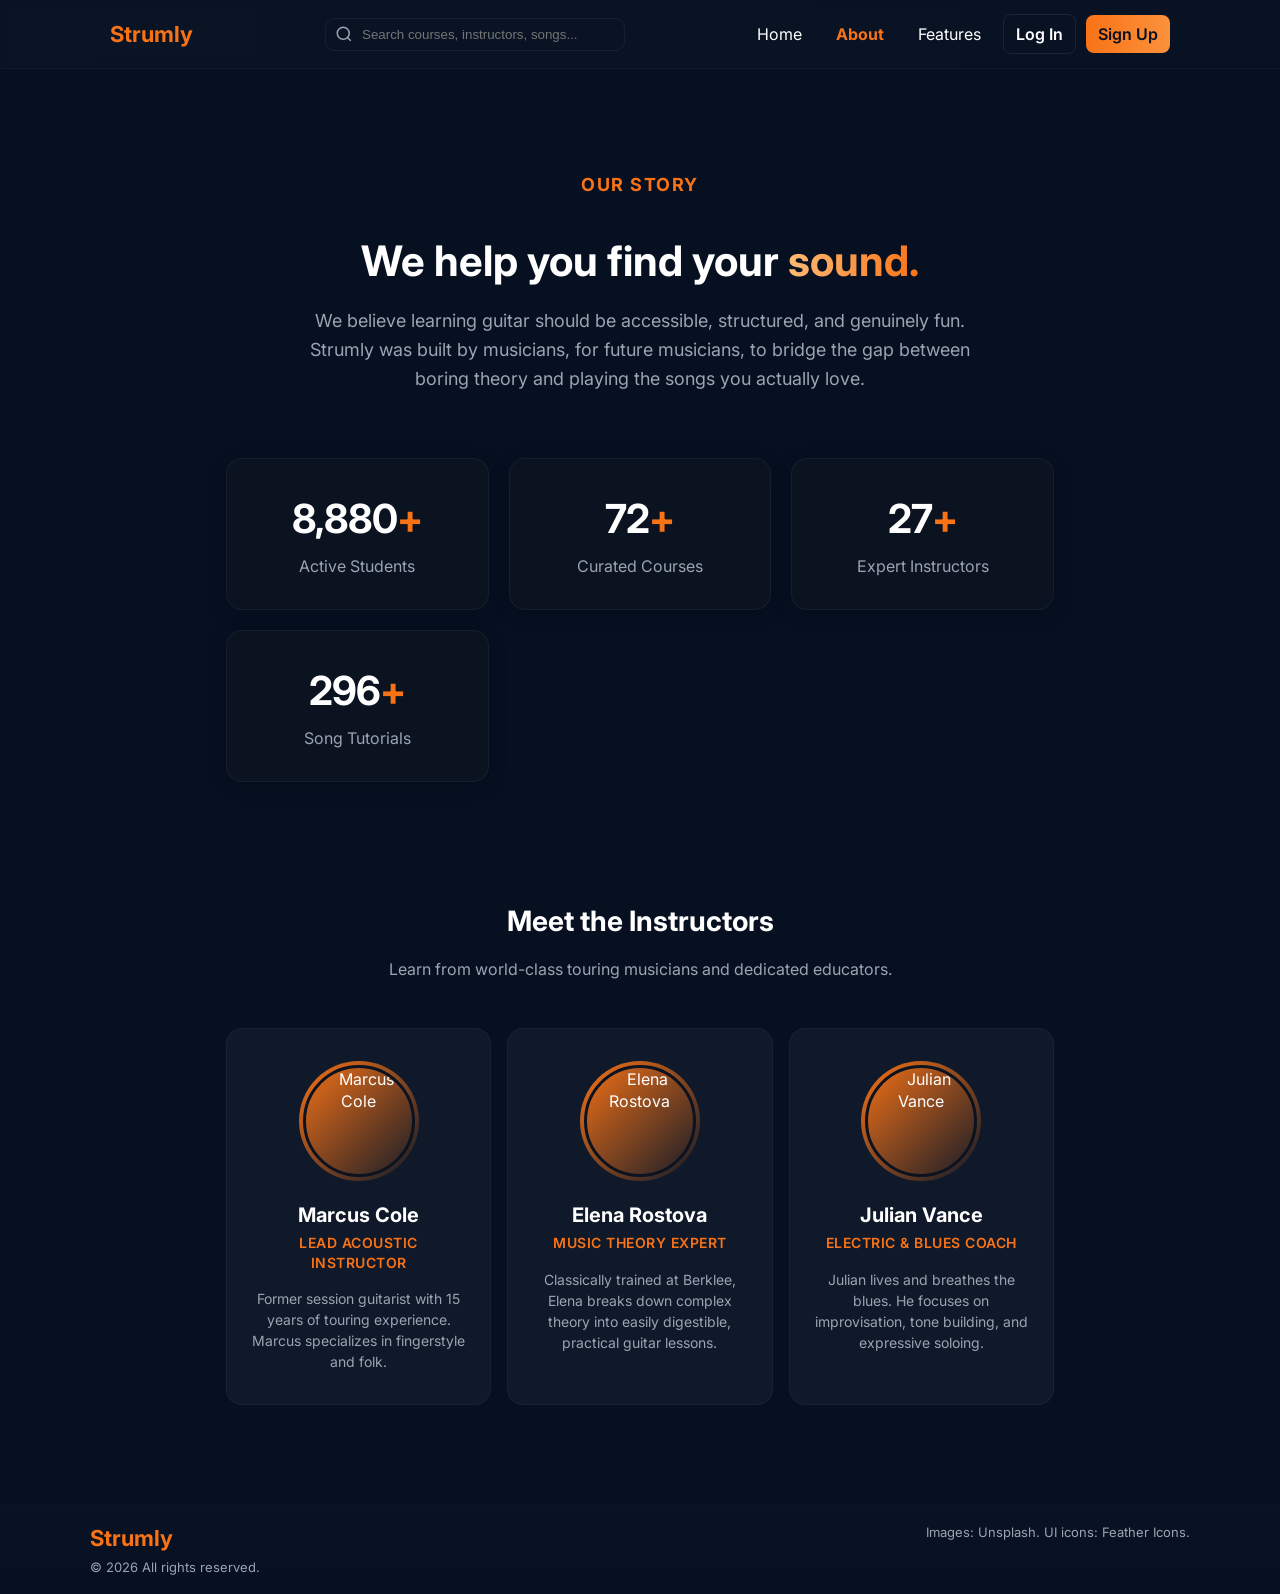
==== about.html @ 78a1186c "Initial commit - strumly Design A prototype" ====
<!doctype html>
<html lang="en">
<head>
  <meta charset="utf-8" />
  <meta name="viewport" content="width=device-width,initial-scale=1" />
  <title>About - Strumly</title>
  <link rel="stylesheet" href="css/styles.css" />
  <link href="https://fonts.googleapis.com/css2?family=Inter:wght@300;400;500;600;700&display=swap" rel="stylesheet">
</head>
<body>
  <header class="nav">
    <div class="nav-inner">
      <a class="logo" href="index.html">Strumly</a>
      <div class="search-wrap">
        <svg class="search-icon" width="18" height="18" viewBox="0 0 24 24" fill="none" stroke="currentColor" stroke-width="2"><circle cx="11" cy="11" r="8"></circle><line x1="21" y1="21" x2="16.65" y2="16.65"></line></svg>
        <input id="globalSearch" class="search" placeholder="Search courses, instructors, songs..." aria-label="Search" />
      </div>
      <nav class="nav-links">
        <a href="index.html">Home</a>
        <a href="about.html" class="active-nav">About</a>
        <a href="index.html#features">Features</a>
        <a href="auth.html" class="btn outline">Log In</a>
        <a href="auth.html" class="btn primary">Sign Up</a>
      </nav>
    </div>
  </header>

  <main class="content">
    <section class="about-hero text-center section-padding" style="padding-bottom: 40px;">
      <h2 style="color: var(--accent); font-size: 18px; text-transform: uppercase; letter-spacing: 1.5px; margin-bottom: 12px; font-weight: 700;">Our Story</h2>
      <h1 style="font-size: 42px; margin-bottom: 16px;">We help you find your <span class="text-gradient">sound.</span></h1>
      <p class="lead" style="margin: 0 auto; max-width: 700px;">We believe learning guitar should be accessible, structured, and genuinely fun. Strumly was built by musicians, for future musicians, to bridge the gap between boring theory and playing the songs you actually love.</p>
    </section>

    <section class="stats section-padding" style="padding-top: 0;">
      <div class="stats-grid">
        <div class="stat-card">
          <span class="stat-value" data-target="15000">0</span>
          <span class="stat-label muted">Active Students</span>
        </div>
        <div class="stat-card">
          <span class="stat-value" data-target="120">0</span>
          <span class="stat-label muted">Curated Courses</span>
        </div>
        <div class="stat-card">
          <span class="stat-value" data-target="45">0</span>
          <span class="stat-label muted">Expert Instructors</span>
        </div>
        <div class="stat-card">
          <span class="stat-value" data-target="500">0</span>
          <span class="stat-label muted">Song Tutorials</span>
        </div>
      </div>
    </section>

    <section class="team section-padding">
      <div class="section-header text-center">
        <h2>Meet the Instructors</h2>
        <p class="muted">Learn from world-class touring musicians and dedicated educators.</p>
      </div>
      <div class="grid" id="teamGrid" style="margin-top: 32px;">
        </div>
    </section>
  </main>

  <footer class="footer">
    <div class="footer-inner">
      <div class="brand-footer">
        <div class="logo">Strumly</div>
        <p class="muted small" style="margin: 4px 0 0 0;">© <span id="year2">2026</span> All rights reserved.</p>
      </div>
      <div class="credits muted small">
        Images: Unsplash. UI icons: Feather Icons.<br>
      </div>
    </div>
  </footer>

  <div id="toast" class="toast" role="status" aria-live="polite"></div>
  <script src="js/app.js"></script>
</body>
</html>
---- css/styles.css ----
:root{
  --bg:#0f1724; --card:#0b1220; --muted:#9aa4b2; --accent:#f97316; --accent-2:#06b6d4; --surface:#ffffff; --radius:12px;
  --glass: rgba(255,255,255,0.04);
}
*{box-sizing:border-box}
body{font-family:Inter,system-ui,Segoe UI,Roboto,"Helvetica Neue",Arial,sans-serif;margin:0;background:#061021;color:var(--surface);line-height:1.4}
a{color:inherit;text-decoration:none}
.nav{background:linear-gradient(90deg, rgba(255,255,255,0.02), rgba(255,255,255,0.01));backdrop-filter:blur(4px);border-bottom:1px solid rgba(255,255,255,0.03)}
.nav-inner {
  max-width: 1100px;
  margin: 0 auto;
  display: flex;
  align-items: center;
  justify-content: space-between; /* Spreads logo left, search middle, links right */
  gap: 24px;
  padding: 14px 20px;
}
.logo {
  font-weight: 700;
  font-size: 22px;
  color: var(--accent);
  margin-right: 12px;
  flex-shrink: 0;
}
.search-wrap {
  flex: 1; 
  max-width: 380px; 
  position: relative;
}
.search{flex:1;padding:8px 12px;border-radius:10px;border:1px solid rgba(255,255,255,0.06);background:transparent;color:var(--surface)}
.nav-links{display:flex;gap:10px;align-items:center}
.nav-links a{padding:8px 12px;border-radius:8px}
.btn{padding:8px 14px;border-radius:10px;border:0;cursor:pointer;font-weight:600}
.btn.ghost{background:transparent;border:1px solid rgba(255,255,255,0.06)}
.btn.primary{background:linear-gradient(90deg,var(--accent),#fb923c);color:#081020}
.btn.outline{border:1px solid rgba(255,255,255,0.08);background:transparent}

.hero{display:flex;align-items:center;justify-content:space-between;gap:20px;max-width:1100px;margin:28px auto;padding:28px;background:linear-gradient(180deg, rgba(255,255,255,0.01), rgba(255,255,255,0.00));border-radius:16px}
.hero-inner{max-width:560px}
.hero h1{font-size:40px;margin:0 0 12px}
.hero p{color:var(--muted);margin:0 0 18px}
.hero-ctas{display:flex;gap:12px}
.hero-img{width:420px;height:280px;object-fit:cover;border-radius:12px;box-shadow:0 10px 30px rgba(2,6,23,0.6);border-radius: 16px; border: 1px solid rgba(255, 255, 255, 0.1)}

.courses{max-width:1100px;margin:20px auto;padding:0 18px}
.grid{display:grid;grid-template-columns:repeat(auto-fit,minmax(220px,1fr));gap:16px;margin-top:12px}
.course-card{background:var(--glass);padding:12px;border-radius:12px;border:1px solid rgba(255,255,255,0.03)}
.course-card img{width:100%;height:130px;object-fit:cover;border-radius:8px}
.course-meta{display:flex;justify-content:space-between;margin-top:8px}
.feature-card{background:linear-gradient(90deg, rgba(255,255,255,0.02), rgba(255,255,255,0.01));padding:18px;border-radius:10px}

.features{max-width:1100px;margin:28px auto;padding:0 18px}
.features-grid{display:grid;grid-template-columns:repeat(auto-fit,minmax(200px,1fr));gap:12px}

.footer{margin-top:40px;padding:18px 0;background:linear-gradient(180deg, rgba(255,255,255,0.01), rgba(255,255,255,0.00))}
.footer-inner{max-width:1100px;margin:0 auto;display:flex;justify-content:space-between;color:var(--muted)}

.muted{color:var(--muted)}

.content{max-width:900px;margin:28px auto;padding:0 18px}
.about-hero .lead{color:var(--muted);max-width:680px}

.team .grid .card{background:var(--glass);padding:12px;border-radius:10px;text-align:center}
.team img{width:120px;height:120px;object-fit:cover;border-radius:50%;margin:0 auto;display:block}

.stats-grid{display:flex;gap:20px;margin-top:12px}
.stat{background:rgba(255,255,255,0.02);padding:18px;border-radius:10px;text-align:center;flex:1}
.stat-value{font-size:22px;color:var(--accent);display:block}

/* Auth styles */
.auth-page .auth-container{min-height:calc(100vh - 72px);display:flex;align-items:center;justify-content:center;padding:28px}
.auth-card{width:460px;background:#fff;border-radius:6px;box-shadow:0 10px 30px rgba(2,6,23,0.6);color:#081020}
.auth-card.centered .card-inner{padding:22px}
.brand{margin-bottom:18px;text-align:center}
.brand .logo{color:var(--accent);font-weight:700;font-size:22px}
.auth-card h2{margin:6px 0 12px;text-align:center;font-size:20px}
.sso{display:flex;flex-direction:column;gap:10px;margin-top:12px}
.sso-btn{display:flex;align-items:center;gap:12px;padding:10px;border-radius:8px;border:1px solid rgba(255,255,255,0.04);background:transparent;color:var(--surface);cursor:pointer;font-weight:600}
.sso-btn .icon{display:inline-flex;align-items:center;justify-content:center;width:22px;height:22px}
.sso-btn .label{flex:1;text-align:center}
.sso-btn.google{background:#fff;color:#111;border-color:rgba(0,0,0,0.06)}
.sso-btn.apple{background:linear-gradient(180deg,#111,#222);color:#fff}
.sso-btn.ms{background:linear-gradient(90deg,#fff,#fff);color:#111;border-color:rgba(0,0,0,0.06)}
.sso-btn.li{background:#0A66C2;color:#fff}
.sso-btn:focus{outline:3px solid rgba(9,132,255,0.18);outline-offset:2px}
.sso-btn:active{transform:translateY(1px)}

/* Make social labels align like common sites (icon left, centered text) */
.sso-btn .label{text-align:left;padding-left:6px}
.mode-toggle{display:flex;gap:8px;margin-bottom:12px}
.mode{flex:1;padding:10px;border-radius:8px;background:transparent;border:1px solid rgba(255,255,255,0.03);cursor:pointer}
.mode.active{background:rgba(255,255,255,0.03)}
.auth-form label{display:block;margin-top:8px;margin-bottom:6px;color:var(--muted)}
.auth-card input{width:100%;padding:10px;border-radius:6px;border:1px solid #e6e6e6;background:#fff;color:#081020;font-size:14px}
.pw-wrap{display:flex;gap:8px}
.pw-toggle{padding:8px;border-radius:8px;border:1px solid rgba(0,0,0,0.06);background:transparent}
.row.between{display:flex;justify-content:space-between;align-items:center}
.small{font-size:13px}
.tiny{font-size:12px;color:#6b7280}
/* ensure checkbox and label align horizontally */
.remember{display:inline-flex;align-items:center;gap:8px}
.multi-site{margin-top:12px;color:var(--muted);font-size:13px}
.submit-row{display:flex;align-items:center;gap:12px;margin-top:14px}
.btn.next{background:#00e676;color:#081020;border-radius:6px;padding:12px 18px;border:0;flex:1;font-weight:700}
.progress{width:120px;height:10px;background:#f3f4f6;border-radius:6px;overflow:hidden}
.progress-bar{width:0%;height:100%;background:linear-gradient(90deg,#34d399,#06b6d4);transition:width 300ms}

.sso-row{display:flex;gap:10px;margin-top:8px}
.sso-box{width:46px;height:40px;border-radius:6px;border:1px solid #e6e6e6;background:#fff;display:inline-flex;align-items:center;justify-content:center;cursor:pointer}
.sso-box svg{display:block}
.auth-footer-card{margin-top:18px;background:#fff;padding:12px;border-radius:6px;text-align:center;max-width:460px;box-shadow:0 6px 18px rgba(2,6,23,0.45);color:#081020}
.auth-footer-card a{color:var(--accent);font-weight:600}

/* provider colors for compact icons */
.sso-inline .sso-icon[data-provider="Google"]{background:#fff;border-color:rgba(0,0,0,0.06)}
.sso-inline .sso-icon[data-provider="Facebook"]{background:#1877F2;color:#fff}
.sso-inline .sso-icon[data-provider="Apple"]{background:linear-gradient(180deg,#111,#222);color:#fff}
.sso-inline .sso-icon[data-provider="Microsoft"]{background:#fff;border-color:rgba(0,0,0,0.06)}
.sso-inline .sso-icon[data-provider="LinkedIn"]{background:#0A66C2;color:#fff}

.toast{position:fixed;right:18px;bottom:18px;background:#0b1220;padding:12px 16px;border-radius:10px;border:1px solid rgba(255,255,255,0.04);display:none}

/* Small interactions */
.course-card:hover,.feature-card:hover{transform:translateY(-6px);transition:transform 220ms}
.btn:active{transform:translateY(1px)}

@media (max-width:900px){
  .auth-card{width:92%;}
}

/* Decorative background shapes to emulate the reference image */
.auth-page:before{content:"";position:fixed;left:-8%;top:-6%;width:60%;height:28%;background:linear-gradient(120deg,#6d28d9,#06b6d4);transform:rotate(-22deg);opacity:0.18}
.auth-page:after{content:"";position:fixed;left:6%;bottom:6%;width:220px;height:220px;border-radius:50%;background:radial-gradient(circle at 30% 30%, #06b6d4 20%, #7c3aed 60%, transparent 61%);opacity:0.14}

/* --- Landing Page Polish & Upgrades --- */

/* Typography & General Spacing */
.section-padding { padding: 60px 18px; max-width: 1100px; margin: 0 auto; }
.section-header { display: flex; justify-content: space-between; align-items: flex-end; margin-bottom: 24px; }
.section-header h2 { margin: 0; font-size: 28px; }
.view-all { color: var(--accent); font-weight: 600; font-size: 14px; }
.view-all:hover { text-decoration: underline; }
.text-center { text-align: center; justify-content: center; flex-direction: column; align-items: center; }
.lead { font-size: 18px; line-height: 1.6; }
.block { display: block; }

/* Enhanced Nav Search */
.search-wrap { position: relative; max-width: 300px; }
.search-icon { position: absolute; left: 10px; top: 50%; transform: translateY(-50%); color: var(--muted); }
.search { padding-left: 36px; width: 100%; transition: all 0.2s; }
.search:focus { outline: 2px solid var(--accent); background: rgba(255,255,255,0.05); }

/* Hero Upgrades */
.badge-pill { display: inline-block; padding: 6px 12px; background: rgba(249, 115, 22, 0.15); color: #fdba74; border-radius: 20px; font-size: 13px; font-weight: 600; margin-bottom: 16px; border: 1px solid rgba(249, 115, 22, 0.3); }
.text-gradient { background: linear-gradient(90deg, #fdba74, var(--accent)); -webkit-background-clip: text; -webkit-text-fill-color: transparent; }
.btn.large { padding: 12px 24px; font-size: 16px; }
.hero-img-wrap { position: relative; }
.glow-backdrop { position: absolute; top: 10%; left: 10%; right: -10%; bottom: -10%; background: radial-gradient(circle, var(--accent) 0%, transparent 70%); opacity: 0.15; filter: blur(40px); z-index: -1; }

/* Dynamic Course Cards */
.course-card { background: var(--card); border: 1px solid rgba(255,255,255,0.05); border-radius: 12px; overflow: hidden; transition: all 0.3s ease; display: flex; flex-direction: column; cursor: pointer; }
.course-card:hover { transform: translateY(-6px); border-color: rgba(255,255,255,0.15); box-shadow: 0 12px 30px rgba(0,0,0,0.4); }
.img-wrap { position: relative; width: 100%; height: 160px; overflow: hidden; }
.img-wrap img { width: 100%; height: 100%; object-fit: cover; transition: transform 0.5s ease; }
.course-card:hover .img-wrap img { transform: scale(1.05); }
.course-content { padding: 16px; display: flex; flex-direction: column; flex: 1; }
.course-badge { align-self: flex-start; background: rgba(255,255,255,0.1); padding: 4px 8px; border-radius: 4px; font-size: 11px; font-weight: 600; text-transform: uppercase; letter-spacing: 0.5px; margin-bottom: 12px; }
.course-content h3 { margin: 0 0 6px 0; font-size: 16px; }

/* Feature Cards Polish */
.features-grid { margin-top: 32px; }
.feature-card { background: var(--card); padding: 24px; border: 1px solid rgba(255,255,255,0.04); }
.feat-icon { width: 48px; height: 48px; background: rgba(249, 115, 22, 0.1); color: var(--accent); border-radius: 12px; display: flex; align-items: center; justify-content: center; margin-bottom: 16px; }
.feature-card h3 { margin: 0 0 8px 0; font-size: 17px; }

/* Testimonial Polish */
.testimonials { display: flex; justify-content: center; }
.testimonial-card { max-width: 600px; background: var(--glass); padding: 32px; border-radius: 16px; border: 1px solid rgba(255,255,255,0.06); text-align: center; }
.stars { color: #fbbf24; font-size: 20px; letter-spacing: 2px; margin-bottom: 16px; }
.quote { font-size: 18px; font-style: italic; line-height: 1.6; margin-bottom: 24px; }
.author { display: flex; align-items: center; justify-content: center; gap: 12px; text-align: left; }
.avatar { width: 48px; height: 48px; border-radius: 50%; object-fit: cover; }

/* --- About Page Polish --- */

/* Stat Cards */
.stats-grid { display: grid; grid-template-columns: repeat(auto-fit, minmax(200px, 1fr)); gap: 20px; margin-top: 24px; }
.stat-card { background: var(--card); padding: 32px 24px; border-radius: 16px; border: 1px solid rgba(255,255,255,0.05); text-align: center; box-shadow: 0 4px 20px rgba(0,0,0,0.2); position: relative; overflow: hidden; }
.stat-card::before { content: ""; position: absolute; top: 0; left: 0; right: 0; height: 3px; background: linear-gradient(90deg, var(--accent), #fb923c); opacity: 0; transition: opacity 0.3s ease; }
.stat-card:hover::before { opacity: 1; }
.stat-value { font-size: 40px; font-weight: 700; color: var(--surface); display: block; margin-bottom: 8px; letter-spacing: -1px; }
.stat-value::after { content: "+"; color: var(--accent); }

/* Instructor Cards */
.team-card { background: var(--glass); padding: 32px 24px; border-radius: 16px; border: 1px solid rgba(255,255,255,0.04); text-align: center; transition: all 0.3s ease; }
.team-card:hover { transform: translateY(-8px); border-color: rgba(255,255,255,0.15); background: rgba(255,255,255,0.06); }
.team-img-wrap { width: 120px; height: 120px; margin: 0 auto 20px; border-radius: 50%; padding: 4px; background: linear-gradient(135deg, var(--accent), transparent); }
.team-img-wrap img { width: 100%; height: 100%; object-fit: cover; border-radius: 50%; border: 3px solid var(--card); }
.team-card h3 { margin: 0 0 4px 0; font-size: 20px; }
.team-role { color: var(--accent); font-size: 14px; font-weight: 600; text-transform: uppercase; letter-spacing: 0.5px; margin-bottom: 16px; display: block; }
.team-card p { font-size: 14px; line-height: 1.5; margin-bottom: 0; }

/* Enable smooth scrolling and offset for the fixed header */
html {
  scroll-behavior: smooth;
  scroll-padding-top: 80px; 
}

/* Active Navigation Highlight */
.nav-links a.active-nav {
  color: var(--accent) !important;
  font-weight: 700;
}

/* --- Toast Notification Animation --- */
.toast {
  position: fixed;
  bottom: -100px; /* Hidden below screen */
  right: 24px;
  background-color: var(--accent);
  color: #fff;
  padding: 14px 24px;
  border-radius: 8px;
  font-weight: 600;
  box-shadow: 0 10px 25px rgba(249, 115, 22, 0.4);
  transition: bottom 0.4s cubic-bezier(0.175, 0.885, 0.32, 1.275);
  z-index: 9999;
}

.toast.show-toast {
  bottom: 24px; /* Pops up into view */
}

/* Simulated Progress Bar Animation */
.progress-bar {
  height: 4px;
  background: var(--accent);
  width: 0%;
  border-radius: 4px;
  animation: loadSim 1.5s ease-in-out forwards;
}

@keyframes loadSim {
  0% { width: 0%; }
  50% { width: 70%; }
  100% { width: 100%; }
}
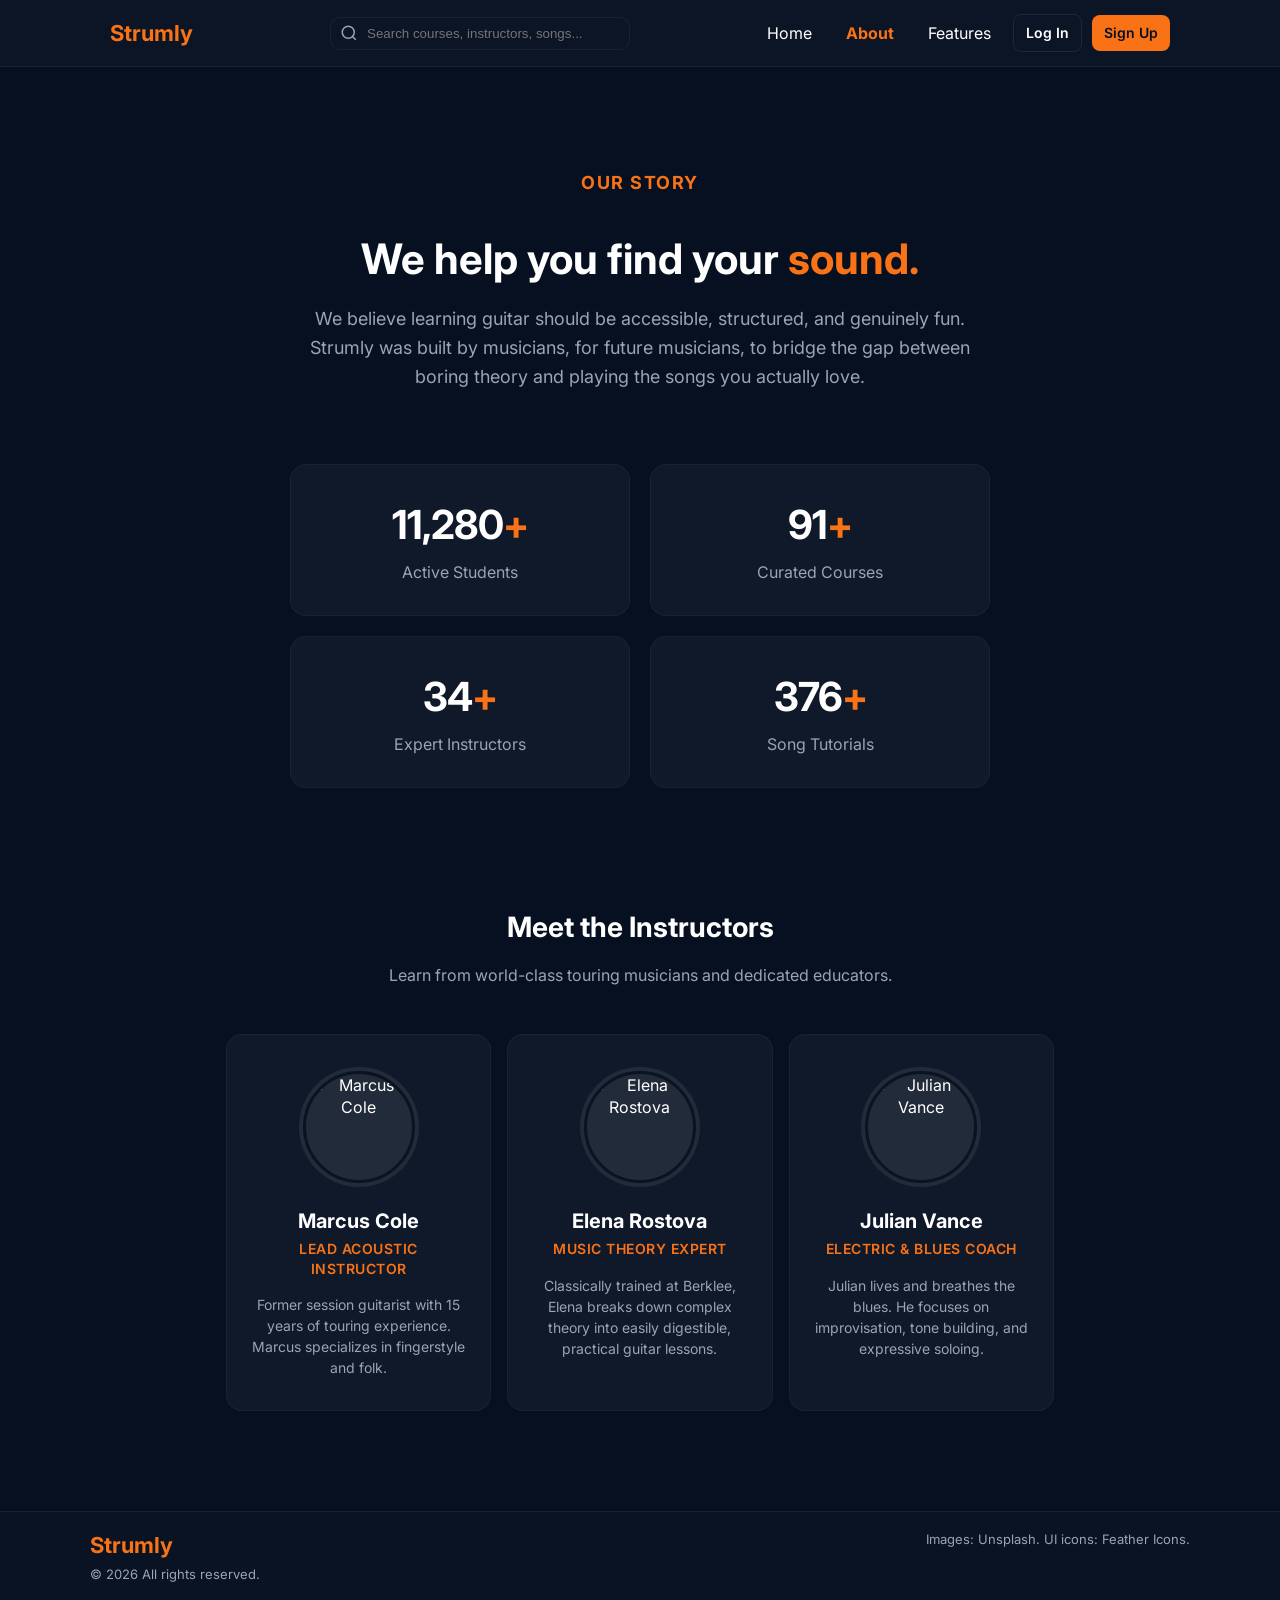
==== commit d6316a93: "course about page" ====
--- a/about.html
+++ b/about.html
@@ -1,81 +1,125 @@
 <!doctype html>
 <html lang="en">
-<head>
-  <meta charset="utf-8" />
-  <meta name="viewport" content="width=device-width,initial-scale=1" />
-  <title>About - Strumly</title>
-  <link rel="stylesheet" href="css/styles.css" />
-  <link href="https://fonts.googleapis.com/css2?family=Inter:wght@300;400;500;600;700&display=swap" rel="stylesheet">
-</head>
-<body>
-  <header class="nav">
-    <div class="nav-inner">
-      <a class="logo" href="index.html">Strumly</a>
-      <div class="search-wrap">
-        <svg class="search-icon" width="18" height="18" viewBox="0 0 24 24" fill="none" stroke="currentColor" stroke-width="2"><circle cx="11" cy="11" r="8"></circle><line x1="21" y1="21" x2="16.65" y2="16.65"></line></svg>
-        <input id="globalSearch" class="search" placeholder="Search courses, instructors, songs..." aria-label="Search" />
+  <head>
+    <meta charset="utf-8" />
+    <meta name="viewport" content="width=device-width,initial-scale=1" />
+    <title>About - Strumly</title>
+    <link rel="stylesheet" href="css/styles.css" />
+    <link
+      href="https://fonts.googleapis.com/css2?family=Inter:wght@300;400;500;600;700&display=swap"
+      rel="stylesheet"
+    />
+  </head>
+  <body>
+    <header class="nav">
+      <div class="nav-inner">
+        <a class="logo" href="index.html">Strumly</a>
+        <div class="search-wrap">
+          <svg
+            class="search-icon"
+            width="18"
+            height="18"
+            viewBox="0 0 24 24"
+            fill="none"
+            stroke="currentColor"
+            stroke-width="2"
+          >
+            <circle cx="11" cy="11" r="8"></circle>
+            <line x1="21" y1="21" x2="16.65" y2="16.65"></line>
+          </svg>
+          <input
+            id="globalSearch"
+            class="search"
+            placeholder="Search courses, instructors, songs..."
+            aria-label="Search"
+          />
+        </div>
+        <nav class="nav-links">
+          <a href="index.html">Home</a>
+          <a href="about.html" class="active-nav">About</a>
+          <a href="index.html#features">Features</a>
+          <a href="auth.html" class="btn outline">Log In</a>
+          <a href="auth.html" class="btn primary">Sign Up</a>
+        </nav>
       </div>
-      <nav class="nav-links">
-        <a href="index.html">Home</a>
-        <a href="about.html" class="active-nav">About</a>
-        <a href="index.html#features">Features</a>
-        <a href="auth.html" class="btn outline">Log In</a>
-        <a href="auth.html" class="btn primary">Sign Up</a>
-      </nav>
-    </div>
-  </header>
+    </header>
 
-  <main class="content">
-    <section class="about-hero text-center section-padding" style="padding-bottom: 40px;">
-      <h2 style="color: var(--accent); font-size: 18px; text-transform: uppercase; letter-spacing: 1.5px; margin-bottom: 12px; font-weight: 700;">Our Story</h2>
-      <h1 style="font-size: 42px; margin-bottom: 16px;">We help you find your <span class="text-gradient">sound.</span></h1>
-      <p class="lead" style="margin: 0 auto; max-width: 700px;">We believe learning guitar should be accessible, structured, and genuinely fun. Strumly was built by musicians, for future musicians, to bridge the gap between boring theory and playing the songs you actually love.</p>
-    </section>
+    <main class="content">
+      <section
+        class="about-hero text-center section-padding"
+        style="padding-bottom: 40px"
+      >
+        <h2
+          style="
+            color: var(--accent);
+            font-size: 18px;
+            text-transform: uppercase;
+            letter-spacing: 1.5px;
+            margin-bottom: 12px;
+            font-weight: 700;
+          "
+        >
+          Our Story
+        </h2>
+        <h1 style="font-size: 42px; margin-bottom: 16px">
+          We help you find your <span class="text-gradient">sound.</span>
+        </h1>
+        <p class="lead" style="margin: 0 auto; max-width: 700px">
+          We believe learning guitar should be accessible, structured, and
+          genuinely fun. Strumly was built by musicians, for future musicians,
+          to bridge the gap between boring theory and playing the songs you
+          actually love.
+        </p>
+      </section>
 
-    <section class="stats section-padding" style="padding-top: 0;">
-      <div class="stats-grid">
-        <div class="stat-card">
-          <span class="stat-value" data-target="15000">0</span>
-          <span class="stat-label muted">Active Students</span>
+      <section class="stats section-padding" style="padding-top: 0">
+        <div class="stats-grid">
+          <div class="stat-card">
+            <span class="stat-value" data-target="15000">0</span>
+            <span class="stat-label muted">Active Students</span>
+          </div>
+          <div class="stat-card">
+            <span class="stat-value" data-target="120">0</span>
+            <span class="stat-label muted">Curated Courses</span>
+          </div>
+          <div class="stat-card">
+            <span class="stat-value" data-target="45">0</span>
+            <span class="stat-label muted">Expert Instructors</span>
+          </div>
+          <div class="stat-card">
+            <span class="stat-value" data-target="500">0</span>
+            <span class="stat-label muted">Song Tutorials</span>
+          </div>
         </div>
-        <div class="stat-card">
-          <span class="stat-value" data-target="120">0</span>
-          <span class="stat-label muted">Curated Courses</span>
+      </section>
+
+      <section class="team section-padding">
+        <div class="section-header text-center">
+          <h2>Meet the Instructors</h2>
+          <p class="muted">
+            Learn from world-class touring musicians and dedicated educators.
+          </p>
         </div>
-        <div class="stat-card">
-          <span class="stat-value" data-target="45">0</span>
-          <span class="stat-label muted">Expert Instructors</span>
+        <div class="grid" id="teamGrid" style="margin-top: 32px"></div>
+      </section>
+    </main>
+
+    <footer class="footer">
+      <div class="footer-inner">
+        <div class="brand-footer">
+          <div class="logo">Strumly</div>
+          <p class="muted small" style="margin: 4px 0 0 0">
+            © <span id="year2">2026</span> All rights reserved.
+          </p>
         </div>
-        <div class="stat-card">
-          <span class="stat-value" data-target="500">0</span>
-          <span class="stat-label muted">Song Tutorials</span>
+        <div class="credits muted small">
+          Images: Unsplash. UI icons: Feather Icons.<br />
         </div>
       </div>
-    </section>
+    </footer>
 
-    <section class="team section-padding">
-      <div class="section-header text-center">
-        <h2>Meet the Instructors</h2>
-        <p class="muted">Learn from world-class touring musicians and dedicated educators.</p>
-      </div>
-      <div class="grid" id="teamGrid" style="margin-top: 32px;">
-        </div>
-    </section>
-  </main>
-
-  <footer class="footer">
-    <div class="footer-inner">
-      <div class="brand-footer">
-        <div class="logo">Strumly</div>
-        <p class="muted small" style="margin: 4px 0 0 0;">© <span id="year2">2026</span> All rights reserved.</p>
-      </div>
-      <div class="credits muted small">
-        Images: Unsplash. UI icons: Feather Icons.<br>
-      </div>
-    </div>
-  </footer>
-
-  <div id="toast" class="toast" role="status" aria-live="polite"></div>
-  <script src="js/app.js"></script>
-</body>
-</html>+    <div id="toast" class="toast" role="status" aria-live="polite"></div>
+    <script src="js/courses.js"></script>
+    <script src="js/app.js"></script>
+  </body>
+</html>
--- a/css/styles.css
+++ b/css/styles.css
@@ -1,11 +1,38 @@
-:root{
-  --bg:#0f1724; --card:#0b1220; --muted:#9aa4b2; --accent:#f97316; --accent-2:#06b6d4; --surface:#ffffff; --radius:12px;
-  --glass: rgba(255,255,255,0.04);
-}
-*{box-sizing:border-box}
-body{font-family:Inter,system-ui,Segoe UI,Roboto,"Helvetica Neue",Arial,sans-serif;margin:0;background:#061021;color:var(--surface);line-height:1.4}
-a{color:inherit;text-decoration:none}
-.nav{background:linear-gradient(90deg, rgba(255,255,255,0.02), rgba(255,255,255,0.01));backdrop-filter:blur(4px);border-bottom:1px solid rgba(255,255,255,0.03)}
+:root {
+  --bg: #0f1724;
+  --card: #0b1220;
+  --muted: #9aa4b2;
+  --accent: #f97316;
+  --accent-2: #06b6d4;
+  --surface: #ffffff;
+  --radius: 12px;
+  --glass: rgba(255, 255, 255, 0.04);
+}
+* {
+  box-sizing: border-box;
+}
+body {
+  font-family:
+    Inter,
+    system-ui,
+    Segoe UI,
+    Roboto,
+    "Helvetica Neue",
+    Arial,
+    sans-serif;
+  margin: 0;
+  background: #061021;
+  color: var(--surface);
+  line-height: 1.4;
+}
+a {
+  color: inherit;
+  text-decoration: none;
+}
+.nav {
+  background: rgba(255, 255, 255, 0.02);
+  border-bottom: 1px solid rgba(255, 255, 255, 0.06);
+}
 .nav-inner {
   max-width: 1100px;
   margin: 0 auto;
@@ -23,187 +50,1086 @@
   flex-shrink: 0;
 }
 .search-wrap {
-  flex: 1; 
-  max-width: 380px; 
+  flex: 1;
+  max-width: 380px;
   position: relative;
 }
-.search{flex:1;padding:8px 12px;border-radius:10px;border:1px solid rgba(255,255,255,0.06);background:transparent;color:var(--surface)}
-.nav-links{display:flex;gap:10px;align-items:center}
-.nav-links a{padding:8px 12px;border-radius:8px}
-.btn{padding:8px 14px;border-radius:10px;border:0;cursor:pointer;font-weight:600}
-.btn.ghost{background:transparent;border:1px solid rgba(255,255,255,0.06)}
-.btn.primary{background:linear-gradient(90deg,var(--accent),#fb923c);color:#081020}
-.btn.outline{border:1px solid rgba(255,255,255,0.08);background:transparent}
-
-.hero{display:flex;align-items:center;justify-content:space-between;gap:20px;max-width:1100px;margin:28px auto;padding:28px;background:linear-gradient(180deg, rgba(255,255,255,0.01), rgba(255,255,255,0.00));border-radius:16px}
-.hero-inner{max-width:560px}
-.hero h1{font-size:40px;margin:0 0 12px}
-.hero p{color:var(--muted);margin:0 0 18px}
-.hero-ctas{display:flex;gap:12px}
-.hero-img{width:420px;height:280px;object-fit:cover;border-radius:12px;box-shadow:0 10px 30px rgba(2,6,23,0.6);border-radius: 16px; border: 1px solid rgba(255, 255, 255, 0.1)}
-
-.courses{max-width:1100px;margin:20px auto;padding:0 18px}
-.grid{display:grid;grid-template-columns:repeat(auto-fit,minmax(220px,1fr));gap:16px;margin-top:12px}
-.course-card{background:var(--glass);padding:12px;border-radius:12px;border:1px solid rgba(255,255,255,0.03)}
-.course-card img{width:100%;height:130px;object-fit:cover;border-radius:8px}
-.course-meta{display:flex;justify-content:space-between;margin-top:8px}
-.feature-card{background:linear-gradient(90deg, rgba(255,255,255,0.02), rgba(255,255,255,0.01));padding:18px;border-radius:10px}
-
-.features{max-width:1100px;margin:28px auto;padding:0 18px}
-.features-grid{display:grid;grid-template-columns:repeat(auto-fit,minmax(200px,1fr));gap:12px}
-
-.footer{margin-top:40px;padding:18px 0;background:linear-gradient(180deg, rgba(255,255,255,0.01), rgba(255,255,255,0.00))}
-.footer-inner{max-width:1100px;margin:0 auto;display:flex;justify-content:space-between;color:var(--muted)}
-
-.muted{color:var(--muted)}
-
-.content{max-width:900px;margin:28px auto;padding:0 18px}
-.about-hero .lead{color:var(--muted);max-width:680px}
-
-.team .grid .card{background:var(--glass);padding:12px;border-radius:10px;text-align:center}
-.team img{width:120px;height:120px;object-fit:cover;border-radius:50%;margin:0 auto;display:block}
-
-.stats-grid{display:flex;gap:20px;margin-top:12px}
-.stat{background:rgba(255,255,255,0.02);padding:18px;border-radius:10px;text-align:center;flex:1}
-.stat-value{font-size:22px;color:var(--accent);display:block}
+.search {
+  flex: 1;
+  padding: 8px 12px;
+  border-radius: 10px;
+  border: 1px solid rgba(255, 255, 255, 0.06);
+  background: transparent;
+  color: var(--surface);
+}
+.nav-links {
+  display: flex;
+  gap: 10px;
+  align-items: center;
+}
+.nav-links a {
+  padding: 8px 12px;
+  border-radius: 8px;
+}
+.btn {
+  padding: 8px 14px;
+  border-radius: 10px;
+  border: 0;
+  cursor: pointer;
+  font-family: inherit;
+  font-size: 14px;
+  font-weight: 600;
+  color: var(--surface);
+}
+.btn.ghost {
+  background: transparent;
+  border: 1px solid rgba(255, 255, 255, 0.06);
+}
+.btn.primary {
+  background: var(--accent);
+  color: #081020;
+}
+.btn.outline {
+  border: 1px solid rgba(255, 255, 255, 0.08);
+  background: transparent;
+}
+
+.hero {
+  display: flex;
+  align-items: center;
+  justify-content: space-between;
+  gap: 20px;
+  max-width: 1100px;
+  margin: 28px auto;
+  padding: 28px;
+  background: rgba(255, 255, 255, 0.01);
+  border-radius: 16px;
+}
+.hero-inner {
+  max-width: 560px;
+}
+.hero h1 {
+  font-size: 40px;
+  margin: 0 0 12px;
+}
+.hero p {
+  color: var(--muted);
+  margin: 0 0 18px;
+}
+.hero-ctas {
+  display: flex;
+  gap: 12px;
+}
+.hero-img {
+  width: 420px;
+  height: 280px;
+  object-fit: cover;
+  border-radius: 12px;
+  box-shadow: 0 10px 30px rgba(2, 6, 23, 0.6);
+  border-radius: 16px;
+  border: 1px solid rgba(255, 255, 255, 0.1);
+}
+
+.courses {
+  max-width: 1100px;
+  margin: 20px auto;
+  padding: 0 18px;
+}
+.grid {
+  display: grid;
+  grid-template-columns: repeat(auto-fit, minmax(220px, 1fr));
+  gap: 16px;
+  margin-top: 12px;
+}
+.course-card {
+  background: var(--glass);
+  padding: 12px;
+  border-radius: 12px;
+  border: 1px solid rgba(255, 255, 255, 0.03);
+}
+.course-card img {
+  width: 100%;
+  height: 130px;
+  object-fit: cover;
+  border-radius: 8px;
+}
+.course-meta {
+  display: flex;
+  justify-content: space-between;
+  margin-top: 8px;
+}
+.feature-card {
+  background: rgba(255, 255, 255, 0.02);
+  padding: 18px;
+  border-radius: 10px;
+}
+
+.features {
+  max-width: 1100px;
+  margin: 28px auto;
+  padding: 0 18px;
+}
+.features-grid {
+  display: grid;
+  grid-template-columns: repeat(auto-fit, minmax(200px, 1fr));
+  gap: 12px;
+}
+
+.footer {
+  margin-top: 40px;
+  padding: 18px 0;
+  background: rgba(255, 255, 255, 0.01);
+  border-top: 1px solid rgba(255, 255, 255, 0.06);
+}
+.footer-inner {
+  max-width: 1100px;
+  margin: 0 auto;
+  display: flex;
+  justify-content: space-between;
+  color: var(--muted);
+}
+
+.muted {
+  color: var(--muted);
+}
+
+.content {
+  max-width: 900px;
+  margin: 28px auto;
+  padding: 0 18px;
+}
+.about-hero .lead {
+  color: var(--muted);
+  max-width: 680px;
+}
+
+.team .grid .card {
+  background: var(--glass);
+  padding: 12px;
+  border-radius: 10px;
+  text-align: center;
+}
+.team img {
+  width: 120px;
+  height: 120px;
+  object-fit: cover;
+  border-radius: 50%;
+  margin: 0 auto;
+  display: block;
+}
+
+/* 1. The 2x2 Grid Layout */
+.stats-grid {
+  display: grid !important;
+  grid-template-columns: repeat(2, 1fr) !important;
+  gap: 20px;
+  max-width: 700px;
+  margin: 32px auto 0 auto;
+}
+.stat {
+  background: rgba(255, 255, 255, 0.02);
+  padding: 18px;
+  border-radius: 10px;
+  text-align: center;
+  flex: 1;
+}
+.stat-value {
+  font-size: 22px;
+  color: var(--accent);
+  display: block;
+}
 
 /* Auth styles */
-.auth-page .auth-container{min-height:calc(100vh - 72px);display:flex;align-items:center;justify-content:center;padding:28px}
-.auth-card{width:460px;background:#fff;border-radius:6px;box-shadow:0 10px 30px rgba(2,6,23,0.6);color:#081020}
-.auth-card.centered .card-inner{padding:22px}
-.brand{margin-bottom:18px;text-align:center}
-.brand .logo{color:var(--accent);font-weight:700;font-size:22px}
-.auth-card h2{margin:6px 0 12px;text-align:center;font-size:20px}
-.sso{display:flex;flex-direction:column;gap:10px;margin-top:12px}
-.sso-btn{display:flex;align-items:center;gap:12px;padding:10px;border-radius:8px;border:1px solid rgba(255,255,255,0.04);background:transparent;color:var(--surface);cursor:pointer;font-weight:600}
-.sso-btn .icon{display:inline-flex;align-items:center;justify-content:center;width:22px;height:22px}
-.sso-btn .label{flex:1;text-align:center}
-.sso-btn.google{background:#fff;color:#111;border-color:rgba(0,0,0,0.06)}
-.sso-btn.apple{background:linear-gradient(180deg,#111,#222);color:#fff}
-.sso-btn.ms{background:linear-gradient(90deg,#fff,#fff);color:#111;border-color:rgba(0,0,0,0.06)}
-.sso-btn.li{background:#0A66C2;color:#fff}
-.sso-btn:focus{outline:3px solid rgba(9,132,255,0.18);outline-offset:2px}
-.sso-btn:active{transform:translateY(1px)}
+.auth-page .auth-container {
+  min-height: calc(100vh - 72px);
+  display: flex;
+  align-items: center;
+  justify-content: center;
+  padding: 28px;
+}
+.auth-card {
+  width: 460px;
+  background: #fff;
+  border-radius: 6px;
+  box-shadow: 0 10px 30px rgba(2, 6, 23, 0.6);
+  color: #081020;
+}
+.auth-card.centered .card-inner {
+  padding: 22px;
+}
+.brand {
+  margin-bottom: 18px;
+  text-align: center;
+}
+.brand .logo {
+  color: var(--accent);
+  font-weight: 700;
+  font-size: 22px;
+}
+.auth-card h2 {
+  margin: 6px 0 12px;
+  text-align: center;
+  font-size: 20px;
+}
+.sso {
+  display: flex;
+  flex-direction: column;
+  gap: 10px;
+  margin-top: 12px;
+}
+.sso-btn {
+  display: flex;
+  align-items: center;
+  gap: 12px;
+  padding: 10px;
+  border-radius: 8px;
+  border: 1px solid rgba(255, 255, 255, 0.04);
+  background: transparent;
+  color: var(--surface);
+  cursor: pointer;
+  font-weight: 600;
+}
+.sso-btn .icon {
+  display: inline-flex;
+  align-items: center;
+  justify-content: center;
+  width: 22px;
+  height: 22px;
+}
+.sso-btn .label {
+  flex: 1;
+  text-align: center;
+}
+.sso-btn.google {
+  background: #fff;
+  color: #111;
+  border-color: rgba(0, 0, 0, 0.06);
+}
+.sso-btn.apple {
+  background: #111;
+  color: #fff;
+}
+.sso-btn.ms {
+  background: #fff;
+  color: #111;
+  border-color: rgba(0, 0, 0, 0.06);
+}
+.sso-btn.li {
+  background: #0a66c2;
+  color: #fff;
+}
+.sso-btn:focus {
+  outline: 3px solid rgba(9, 132, 255, 0.18);
+  outline-offset: 2px;
+}
+.sso-btn:active {
+  transform: translateY(1px);
+}
 
 /* Make social labels align like common sites (icon left, centered text) */
-.sso-btn .label{text-align:left;padding-left:6px}
-.mode-toggle{display:flex;gap:8px;margin-bottom:12px}
-.mode{flex:1;padding:10px;border-radius:8px;background:transparent;border:1px solid rgba(255,255,255,0.03);cursor:pointer}
-.mode.active{background:rgba(255,255,255,0.03)}
-.auth-form label{display:block;margin-top:8px;margin-bottom:6px;color:var(--muted)}
-.auth-card input{width:100%;padding:10px;border-radius:6px;border:1px solid #e6e6e6;background:#fff;color:#081020;font-size:14px}
-.pw-wrap{display:flex;gap:8px}
-.pw-toggle{padding:8px;border-radius:8px;border:1px solid rgba(0,0,0,0.06);background:transparent}
-.row.between{display:flex;justify-content:space-between;align-items:center}
-.small{font-size:13px}
-.tiny{font-size:12px;color:#6b7280}
+.sso-btn .label {
+  text-align: left;
+  padding-left: 6px;
+}
+.mode-toggle {
+  display: flex;
+  gap: 8px;
+  margin-bottom: 12px;
+}
+.mode {
+  flex: 1;
+  padding: 10px;
+  border-radius: 8px;
+  background: transparent;
+  border: 1px solid rgba(255, 255, 255, 0.03);
+  cursor: pointer;
+}
+.mode.active {
+  background: rgba(255, 255, 255, 0.03);
+}
+.auth-form label {
+  display: block;
+  margin-top: 8px;
+  margin-bottom: 6px;
+  color: var(--muted);
+}
+.auth-card input {
+  width: 100%;
+  padding: 10px;
+  border-radius: 6px;
+  border: 1px solid #e6e6e6;
+  background: #fff;
+  color: #081020;
+  font-size: 14px;
+}
+.pw-wrap {
+  display: flex;
+  gap: 8px;
+}
+.pw-toggle {
+  padding: 8px;
+  border-radius: 8px;
+  border: 1px solid rgba(0, 0, 0, 0.06);
+  background: transparent;
+}
+.row.between {
+  display: flex;
+  justify-content: space-between;
+  align-items: center;
+}
+.small {
+  font-size: 13px;
+}
+.tiny {
+  font-size: 12px;
+  color: #6b7280;
+}
 /* ensure checkbox and label align horizontally */
-.remember{display:inline-flex;align-items:center;gap:8px}
-.multi-site{margin-top:12px;color:var(--muted);font-size:13px}
-.submit-row{display:flex;align-items:center;gap:12px;margin-top:14px}
-.btn.next{background:#00e676;color:#081020;border-radius:6px;padding:12px 18px;border:0;flex:1;font-weight:700}
-.progress{width:120px;height:10px;background:#f3f4f6;border-radius:6px;overflow:hidden}
-.progress-bar{width:0%;height:100%;background:linear-gradient(90deg,#34d399,#06b6d4);transition:width 300ms}
-
-.sso-row{display:flex;gap:10px;margin-top:8px}
-.sso-box{width:46px;height:40px;border-radius:6px;border:1px solid #e6e6e6;background:#fff;display:inline-flex;align-items:center;justify-content:center;cursor:pointer}
-.sso-box svg{display:block}
-.auth-footer-card{margin-top:18px;background:#fff;padding:12px;border-radius:6px;text-align:center;max-width:460px;box-shadow:0 6px 18px rgba(2,6,23,0.45);color:#081020}
-.auth-footer-card a{color:var(--accent);font-weight:600}
+.remember {
+  display: inline-flex;
+  align-items: center;
+  gap: 8px;
+}
+.multi-site {
+  margin-top: 12px;
+  color: var(--muted);
+  font-size: 13px;
+}
+.submit-row {
+  display: flex;
+  align-items: center;
+  gap: 12px;
+  margin-top: 14px;
+}
+.btn.next {
+  background: #00e676;
+  color: #081020;
+  border-radius: 6px;
+  padding: 12px 18px;
+  border: 0;
+  flex: 1;
+  font-weight: 700;
+}
+.progress {
+  width: 120px;
+  height: 10px;
+  background: #f3f4f6;
+  border-radius: 6px;
+  overflow: hidden;
+}
+.progress-bar {
+  width: 0%;
+  height: 100%;
+  background: var(--accent);
+  transition: width 300ms;
+}
+
+.sso-row {
+  display: flex;
+  gap: 10px;
+  margin-top: 8px;
+}
+.sso-box {
+  width: 46px;
+  height: 40px;
+  border-radius: 6px;
+  border: 1px solid #e6e6e6;
+  background: #fff;
+  display: inline-flex;
+  align-items: center;
+  justify-content: center;
+  cursor: pointer;
+}
+.sso-box svg {
+  display: block;
+}
+.auth-footer-card {
+  margin-top: 18px;
+  background: #fff;
+  padding: 12px;
+  border-radius: 6px;
+  text-align: center;
+  max-width: 460px;
+  box-shadow: 0 6px 18px rgba(2, 6, 23, 0.45);
+  color: #081020;
+}
+.auth-footer-card a {
+  color: var(--accent);
+  font-weight: 600;
+}
 
 /* provider colors for compact icons */
-.sso-inline .sso-icon[data-provider="Google"]{background:#fff;border-color:rgba(0,0,0,0.06)}
-.sso-inline .sso-icon[data-provider="Facebook"]{background:#1877F2;color:#fff}
-.sso-inline .sso-icon[data-provider="Apple"]{background:linear-gradient(180deg,#111,#222);color:#fff}
-.sso-inline .sso-icon[data-provider="Microsoft"]{background:#fff;border-color:rgba(0,0,0,0.06)}
-.sso-inline .sso-icon[data-provider="LinkedIn"]{background:#0A66C2;color:#fff}
-
-.toast{position:fixed;right:18px;bottom:18px;background:#0b1220;padding:12px 16px;border-radius:10px;border:1px solid rgba(255,255,255,0.04);display:none}
+.sso-inline .sso-icon[data-provider="Google"] {
+  background: #fff;
+  border-color: rgba(0, 0, 0, 0.06);
+}
+.sso-inline .sso-icon[data-provider="Facebook"] {
+  background: #1877f2;
+  color: #fff;
+}
+.sso-inline .sso-icon[data-provider="Apple"] {
+  background: #111;
+  color: #fff;
+}
+.sso-inline .sso-icon[data-provider="Microsoft"] {
+  background: #fff;
+  border-color: rgba(0, 0, 0, 0.06);
+}
+.sso-inline .sso-icon[data-provider="LinkedIn"] {
+  background: #0a66c2;
+  color: #fff;
+}
+
+.toast {
+  position: fixed;
+  right: 18px;
+  bottom: 18px;
+  background: #0b1220;
+  padding: 12px 16px;
+  border-radius: 10px;
+  border: 1px solid rgba(255, 255, 255, 0.04);
+  display: none;
+}
 
 /* Small interactions */
-.course-card:hover,.feature-card:hover{transform:translateY(-6px);transition:transform 220ms}
-.btn:active{transform:translateY(1px)}
-
-@media (max-width:900px){
-  .auth-card{width:92%;}
-}
-
-/* Decorative background shapes to emulate the reference image */
-.auth-page:before{content:"";position:fixed;left:-8%;top:-6%;width:60%;height:28%;background:linear-gradient(120deg,#6d28d9,#06b6d4);transform:rotate(-22deg);opacity:0.18}
-.auth-page:after{content:"";position:fixed;left:6%;bottom:6%;width:220px;height:220px;border-radius:50%;background:radial-gradient(circle at 30% 30%, #06b6d4 20%, #7c3aed 60%, transparent 61%);opacity:0.14}
+.course-card:hover,
+.feature-card:hover {
+  transform: translateY(-6px);
+  transition: transform 220ms;
+}
+.btn:active {
+  transform: translateY(1px);
+}
+
+@media (max-width: 900px) {
+  .auth-card {
+    width: 92%;
+  }
+}
 
 /* --- Landing Page Polish & Upgrades --- */
 
 /* Typography & General Spacing */
-.section-padding { padding: 60px 18px; max-width: 1100px; margin: 0 auto; }
-.section-header { display: flex; justify-content: space-between; align-items: flex-end; margin-bottom: 24px; }
-.section-header h2 { margin: 0; font-size: 28px; }
-.view-all { color: var(--accent); font-weight: 600; font-size: 14px; }
-.view-all:hover { text-decoration: underline; }
-.text-center { text-align: center; justify-content: center; flex-direction: column; align-items: center; }
-.lead { font-size: 18px; line-height: 1.6; }
-.block { display: block; }
+.section-padding {
+  padding: 60px 18px;
+  max-width: 1100px;
+  margin: 0 auto;
+}
+.section-header {
+  display: flex;
+  justify-content: space-between;
+  align-items: flex-end;
+  margin-bottom: 24px;
+}
+.section-header h2 {
+  margin: 0;
+  font-size: 28px;
+}
+.view-all {
+  color: var(--accent);
+  font-weight: 600;
+  font-size: 14px;
+}
+.view-all:hover {
+  text-decoration: underline;
+}
+.text-center {
+  text-align: center;
+  justify-content: center;
+  flex-direction: column;
+  align-items: center;
+}
+.lead {
+  font-size: 18px;
+  line-height: 1.6;
+}
+.block {
+  display: block;
+}
 
 /* Enhanced Nav Search */
-.search-wrap { position: relative; max-width: 300px; }
-.search-icon { position: absolute; left: 10px; top: 50%; transform: translateY(-50%); color: var(--muted); }
-.search { padding-left: 36px; width: 100%; transition: all 0.2s; }
-.search:focus { outline: 2px solid var(--accent); background: rgba(255,255,255,0.05); }
+.search-wrap {
+  position: relative;
+  max-width: 300px;
+}
+.search-icon {
+  position: absolute;
+  left: 10px;
+  top: 50%;
+  transform: translateY(-50%);
+  color: var(--muted);
+}
+.search {
+  padding-left: 36px;
+  width: 100%;
+  transition: all 0.2s;
+}
+.search:focus {
+  outline: 2px solid var(--accent);
+  background: rgba(255, 255, 255, 0.05);
+}
 
 /* Hero Upgrades */
-.badge-pill { display: inline-block; padding: 6px 12px; background: rgba(249, 115, 22, 0.15); color: #fdba74; border-radius: 20px; font-size: 13px; font-weight: 600; margin-bottom: 16px; border: 1px solid rgba(249, 115, 22, 0.3); }
-.text-gradient { background: linear-gradient(90deg, #fdba74, var(--accent)); -webkit-background-clip: text; -webkit-text-fill-color: transparent; }
-.btn.large { padding: 12px 24px; font-size: 16px; }
-.hero-img-wrap { position: relative; }
-.glow-backdrop { position: absolute; top: 10%; left: 10%; right: -10%; bottom: -10%; background: radial-gradient(circle, var(--accent) 0%, transparent 70%); opacity: 0.15; filter: blur(40px); z-index: -1; }
-
-/* Dynamic Course Cards */
-.course-card { background: var(--card); border: 1px solid rgba(255,255,255,0.05); border-radius: 12px; overflow: hidden; transition: all 0.3s ease; display: flex; flex-direction: column; cursor: pointer; }
-.course-card:hover { transform: translateY(-6px); border-color: rgba(255,255,255,0.15); box-shadow: 0 12px 30px rgba(0,0,0,0.4); }
-.img-wrap { position: relative; width: 100%; height: 160px; overflow: hidden; }
-.img-wrap img { width: 100%; height: 100%; object-fit: cover; transition: transform 0.5s ease; }
-.course-card:hover .img-wrap img { transform: scale(1.05); }
-.course-content { padding: 16px; display: flex; flex-direction: column; flex: 1; }
-.course-badge { align-self: flex-start; background: rgba(255,255,255,0.1); padding: 4px 8px; border-radius: 4px; font-size: 11px; font-weight: 600; text-transform: uppercase; letter-spacing: 0.5px; margin-bottom: 12px; }
-.course-content h3 { margin: 0 0 6px 0; font-size: 16px; }
+.badge-pill {
+  display: inline-block;
+  padding: 5px 10px;
+  background: rgba(255, 255, 255, 0.04);
+  color: var(--muted);
+  border-radius: 4px;
+  font-size: 11px;
+  font-weight: 600;
+  text-transform: uppercase;
+  letter-spacing: 0.5px;
+  margin-bottom: 16px;
+  border: 1px solid rgba(255, 255, 255, 0.08);
+}
+.text-gradient {
+  color: var(--accent);
+}
+.btn.large {
+  padding: 12px 24px;
+  font-size: 16px;
+}
+.hero-img-wrap {
+  position: relative;
+}
+
+.course-badge,
+.status-badge {
+  display: inline-flex;
+  align-items: center;
+  gap: 6px;
+  padding: 5px 10px;
+  border-radius: 4px;
+  font-size: 11px;
+  font-weight: 700;
+  text-transform: uppercase;
+  letter-spacing: 0.5px;
+  white-space: nowrap;
+}
+
+.course-badge {
+  color: #081020;
+  background: var(--surface);
+}
+.course-badge.is-beginner {
+  background: var(--accent-2);
+}
+.course-badge.is-intermediate {
+  background: var(--accent);
+}
+.course-badge.is-advanced {
+  background: #a78bfa;
+}
+.status-badge {
+  color: var(--muted);
+  border: 1px solid currentColor;
+}
+.status-badge::before {
+  content: "";
+  width: 7px;
+  height: 7px;
+  border-radius: 50%;
+  background: currentColor;
+}
+.status-badge.is-progress {
+  color: var(--accent);
+}
+.status-badge.is-complete {
+  color: var(--accent-2);
+}
+
+.list-toolbar {
+  display: flex;
+  flex-direction: column;
+  gap: 16px;
+  margin-bottom: 20px;
+}
+.toolbar-search {
+  position: relative;
+  width: 100%;
+}
+.toolbar-search .search-icon {
+  left: 16px;
+}
+.course-search {
+  width: 100%;
+  min-height: 52px;
+  padding: 0 16px 0 46px;
+  border-radius: 10px;
+  border: 1px solid rgba(255, 255, 255, 0.08);
+  background: var(--glass);
+  color: var(--surface);
+  font-size: 15px;
+  font-family: inherit;
+}
+.course-search::placeholder {
+  color: var(--muted);
+}
+.course-search:focus {
+  outline: 2px solid var(--accent);
+  outline-offset: 0;
+}
+.course-search::-webkit-search-cancel-button {
+  filter: invert(1);
+  opacity: 0.5;
+}
+
+.toolbar-row {
+  display: flex;
+  flex-wrap: wrap;
+  gap: 24px;
+}
+.filter-set {
+  display: flex;
+  flex-direction: column;
+  gap: 8px;
+}
+.filter-label {
+  color: var(--muted);
+  font-size: 11px;
+  font-weight: 600;
+  text-transform: uppercase;
+  letter-spacing: 0.5px;
+}
+.filter-group {
+  display: flex;
+  flex-wrap: wrap;
+  gap: 8px;
+}
+.filter-btn {
+  min-height: 48px;
+  padding: 0 18px;
+  border-radius: 8px;
+  border: 1px solid rgba(255, 255, 255, 0.08);
+  background: var(--glass);
+  color: var(--surface);
+  font: inherit;
+  font-size: 14px;
+  font-weight: 600;
+  cursor: pointer;
+  transition:
+    background 0.2s ease,
+    border-color 0.2s ease;
+}
+.filter-btn:hover {
+  background: rgba(255, 255, 255, 0.08);
+  border-color: rgba(255, 255, 255, 0.18);
+}
+.filter-btn:focus-visible {
+  outline: 2px solid var(--accent);
+  outline-offset: 2px;
+}
+.filter-btn.is-active {
+  background: var(--accent);
+  border-color: var(--accent);
+  color: #081020;
+}
+
+.sort-select {
+  min-height: 48px;
+  min-width: 220px;
+  padding: 0 40px 0 16px;
+  border-radius: 8px;
+  border: 1px solid rgba(255, 255, 255, 0.08);
+  background-color: var(--glass);
+  color: var(--surface);
+  font: inherit;
+  font-size: 14px;
+  font-weight: 600;
+  cursor: pointer;
+  appearance: none;
+  background-image: url("data:image/svg+xml;charset=utf-8,%3Csvg xmlns='http://www.w3.org/2000/svg' width='14' height='14' viewBox='0 0 24 24' fill='none' stroke='%239aa4b2' stroke-width='2'%3E%3Cpolyline points='6 9 12 15 18 9'/%3E%3C/svg%3E");
+  background-repeat: no-repeat;
+  background-position: right 14px center;
+}
+.sort-select:hover {
+  border-color: rgba(255, 255, 255, 0.18);
+}
+.sort-select:focus-visible {
+  outline: 2px solid var(--accent);
+  outline-offset: 2px;
+}
+.sort-select option {
+  background: var(--card);
+  color: var(--surface);
+}
+
+.list-count {
+  margin: 0 0 12px 0;
+}
+
+.course-list {
+  display: flex;
+  flex-direction: column;
+  gap: 12px;
+}
+.course-row {
+  position: relative;
+  display: flex;
+  flex-wrap: wrap;
+  align-items: center;
+  gap: 20px;
+  padding: 16px;
+  background: var(--card);
+  border: 1px solid rgba(255, 255, 255, 0.05);
+  border-radius: 12px;
+  transition:
+    background 0.2s ease,
+    border-color 0.2s ease;
+}
+.course-row:hover {
+  background: rgba(255, 255, 255, 0.03);
+  border-color: rgba(255, 255, 255, 0.15);
+}
+.row-thumb {
+  flex: 0 0 160px;
+  height: 104px;
+  border-radius: 8px;
+  overflow: hidden;
+}
+.row-thumb img {
+  width: 100%;
+  height: 100%;
+  object-fit: cover;
+  display: block;
+}
+.row-body {
+  flex: 1;
+  min-width: 0;
+}
+.row-head {
+  display: flex;
+  align-items: center;
+  flex-wrap: wrap;
+  gap: 10px;
+  margin-bottom: 6px;
+}
+.row-head h3 {
+  margin: 0;
+  font-size: 17px;
+}
+.row-link {
+  color: inherit;
+}
+.row-link::after {
+  content: "";
+  position: absolute;
+  inset: 0;
+  border-radius: 12px;
+}
+.row-link:focus-visible::after {
+  outline: 2px solid var(--accent);
+  outline-offset: 2px;
+}
+.row-desc {
+  margin: 0 0 10px 0;
+  line-height: 1.5;
+}
+.row-meta {
+  display: flex;
+  flex-wrap: wrap;
+  gap: 16px;
+  margin: 0;
+  padding: 0;
+  list-style: none;
+  color: var(--muted);
+  font-size: 13px;
+}
+.row-meta li {
+  display: flex;
+  align-items: center;
+  gap: 6px;
+}
+.row-meta svg {
+  flex: 0 0 auto;
+  opacity: 0.8;
+}
+.row-rating {
+  color: var(--surface);
+}
+.row-rating svg {
+  color: #fbbf24;
+  opacity: 1;
+}
+.row-actions {
+  position: relative;
+  z-index: 1;
+  flex: 0 0 auto;
+  display: flex;
+  flex-direction: column;
+  gap: 8px;
+}
+.row-actions .btn {
+  min-height: 44px;
+  padding: 0 20px;
+  display: inline-flex;
+  align-items: center;
+  justify-content: center;
+  white-space: nowrap;
+}
+.more-info {
+  position: relative;
+  z-index: 1;
+  display: inline-flex;
+  align-items: center;
+  gap: 8px;
+  margin-top: 12px;
+  min-height: 40px;
+  padding: 0 14px;
+  border-radius: 8px;
+  border: 1px solid rgba(255, 255, 255, 0.08);
+  background: var(--glass);
+  color: var(--surface);
+  font: inherit;
+  font-size: 13px;
+  font-weight: 600;
+  cursor: pointer;
+  transition:
+    background 0.2s ease,
+    border-color 0.2s ease;
+}
+.more-info:hover {
+  background: rgba(255, 255, 255, 0.08);
+  border-color: rgba(255, 255, 255, 0.18);
+}
+.more-info:focus-visible {
+  outline: 2px solid var(--accent);
+  outline-offset: 2px;
+}
+.more-info .chevron {
+  color: var(--muted);
+  transition: transform 0.2s ease;
+}
+.more-info[aria-expanded="true"] .chevron {
+  transform: rotate(180deg);
+}
+
+.row-modules {
+  flex-basis: 100%;
+  position: relative;
+  z-index: 1;
+  padding-top: 16px;
+  border-top: 1px solid rgba(255, 255, 255, 0.08);
+}
+.modules-title {
+  margin: 0 0 8px 0;
+  font-size: 11px;
+  font-weight: 700;
+  text-transform: uppercase;
+  letter-spacing: 0.5px;
+  color: var(--muted);
+}
+.module-list {
+  list-style: none;
+  margin: 0;
+  padding: 0;
+}
+.module-item {
+  display: flex;
+  align-items: center;
+  justify-content: space-between;
+  gap: 16px;
+  padding: 10px 12px;
+  border-radius: 8px;
+  font-size: 14px;
+}
+.module-item:nth-child(odd) {
+  background: rgba(255, 255, 255, 0.02);
+}
+.module-time {
+  color: var(--muted);
+  font-size: 13px;
+}
+
+.list-empty {
+  padding: 40px 16px;
+  text-align: center;
+  border: 1px dashed rgba(255, 255, 255, 0.12);
+  border-radius: 12px;
+  color: var(--muted);
+}
+
+@media (max-width: 800px) {
+  .course-row {
+    flex-wrap: wrap;
+  }
+  .row-thumb {
+    flex: 0 0 100%;
+    height: 160px;
+  }
+  .row-actions {
+    flex-direction: row;
+    width: 100%;
+  }
+  .row-actions .btn {
+    flex: 1;
+  }
+}
 
 /* Feature Cards Polish */
-.features-grid { margin-top: 32px; }
-.feature-card { background: var(--card); padding: 24px; border: 1px solid rgba(255,255,255,0.04); }
-.feat-icon { width: 48px; height: 48px; background: rgba(249, 115, 22, 0.1); color: var(--accent); border-radius: 12px; display: flex; align-items: center; justify-content: center; margin-bottom: 16px; }
-.feature-card h3 { margin: 0 0 8px 0; font-size: 17px; }
+.features-grid {
+  margin-top: 32px;
+}
+.feature-card {
+  background: var(--card);
+  padding: 24px;
+  border: 1px solid rgba(255, 255, 255, 0.04);
+}
+.feat-icon {
+  width: 48px;
+  height: 48px;
+  background: rgba(249, 115, 22, 0.1);
+  color: var(--accent);
+  border-radius: 12px;
+  display: flex;
+  align-items: center;
+  justify-content: center;
+  margin-bottom: 16px;
+}
+.feature-card h3 {
+  margin: 0 0 8px 0;
+  font-size: 17px;
+}
 
 /* Testimonial Polish */
-.testimonials { display: flex; justify-content: center; }
-.testimonial-card { max-width: 600px; background: var(--glass); padding: 32px; border-radius: 16px; border: 1px solid rgba(255,255,255,0.06); text-align: center; }
-.stars { color: #fbbf24; font-size: 20px; letter-spacing: 2px; margin-bottom: 16px; }
-.quote { font-size: 18px; font-style: italic; line-height: 1.6; margin-bottom: 24px; }
-.author { display: flex; align-items: center; justify-content: center; gap: 12px; text-align: left; }
-.avatar { width: 48px; height: 48px; border-radius: 50%; object-fit: cover; }
+.testimonials {
+  display: flex;
+  justify-content: center;
+}
+.testimonial-card {
+  max-width: 600px;
+  background: var(--glass);
+  padding: 32px;
+  border-radius: 16px;
+  border: 1px solid rgba(255, 255, 255, 0.06);
+  text-align: center;
+}
+.stars {
+  color: #fbbf24;
+  font-size: 20px;
+  letter-spacing: 2px;
+  margin-bottom: 16px;
+}
+.quote {
+  font-size: 18px;
+  font-style: italic;
+  line-height: 1.6;
+  margin-bottom: 24px;
+}
+.author {
+  display: flex;
+  align-items: center;
+  justify-content: center;
+  gap: 12px;
+  text-align: left;
+}
+.avatar {
+  width: 48px;
+  height: 48px;
+  border-radius: 50%;
+  object-fit: cover;
+}
 
 /* --- About Page Polish --- */
 
 /* Stat Cards */
-.stats-grid { display: grid; grid-template-columns: repeat(auto-fit, minmax(200px, 1fr)); gap: 20px; margin-top: 24px; }
-.stat-card { background: var(--card); padding: 32px 24px; border-radius: 16px; border: 1px solid rgba(255,255,255,0.05); text-align: center; box-shadow: 0 4px 20px rgba(0,0,0,0.2); position: relative; overflow: hidden; }
-.stat-card::before { content: ""; position: absolute; top: 0; left: 0; right: 0; height: 3px; background: linear-gradient(90deg, var(--accent), #fb923c); opacity: 0; transition: opacity 0.3s ease; }
-.stat-card:hover::before { opacity: 1; }
-.stat-value { font-size: 40px; font-weight: 700; color: var(--surface); display: block; margin-bottom: 8px; letter-spacing: -1px; }
-.stat-value::after { content: "+"; color: var(--accent); }
+.stats-grid {
+  display: grid !important;
+  grid-template-columns: repeat(
+    2,
+    1fr
+  ) !important; /* Forces exactly 2 columns */
+  gap: 20px;
+  max-width: 700px;
+  margin: 32px auto 0 auto;
+}
+
+/* Ensure individual cards take full width of their grid cell */
+.stat-card {
+  width: 100%;
+  background: var(--glass);
+  padding: 32px 24px;
+  border-radius: 16px;
+  border: 1px solid rgba(255, 255, 255, 0.04);
+  text-align: center;
+  position: relative;
+  overflow: hidden;
+  transition: background 0.3s ease;
+}
+
+/* Mobile responsive - collapse to single column on small screens */
+@media (max-width: 480px) {
+  .stats-grid {
+    grid-template-columns: 1fr !important;
+  }
+}
+
+.stat-value {
+  font-size: 40px;
+  font-weight: 700;
+  color: var(--surface);
+  display: block;
+  margin-bottom: 8px;
+  letter-spacing: -1px;
+}
+.stat-value::after {
+  content: "+";
+  color: var(--accent);
+}
 
 /* Instructor Cards */
-.team-card { background: var(--glass); padding: 32px 24px; border-radius: 16px; border: 1px solid rgba(255,255,255,0.04); text-align: center; transition: all 0.3s ease; }
-.team-card:hover { transform: translateY(-8px); border-color: rgba(255,255,255,0.15); background: rgba(255,255,255,0.06); }
-.team-img-wrap { width: 120px; height: 120px; margin: 0 auto 20px; border-radius: 50%; padding: 4px; background: linear-gradient(135deg, var(--accent), transparent); }
-.team-img-wrap img { width: 100%; height: 100%; object-fit: cover; border-radius: 50%; border: 3px solid var(--card); }
-.team-card h3 { margin: 0 0 4px 0; font-size: 20px; }
-.team-role { color: var(--accent); font-size: 14px; font-weight: 600; text-transform: uppercase; letter-spacing: 0.5px; margin-bottom: 16px; display: block; }
-.team-card p { font-size: 14px; line-height: 1.5; margin-bottom: 0; }
+.team-card {
+  background: var(--glass);
+  padding: 32px 24px;
+  border-radius: 16px;
+  border: 1px solid rgba(255, 255, 255, 0.04);
+  text-align: center;
+  transition: all 0.3s ease;
+}
+.team-card:hover {
+  transform: translateY(-8px);
+  border-color: rgba(255, 255, 255, 0.15);
+  background: rgba(255, 255, 255, 0.06);
+}
+.team-img-wrap {
+  width: 120px;
+  height: 120px;
+  margin: 0 auto 20px;
+  border-radius: 50%;
+  padding: 4px;
+  background: rgba(255, 255, 255, 0.08);
+}
+.team-img-wrap img {
+  width: 100%;
+  height: 100%;
+  object-fit: cover;
+  border-radius: 50%;
+  border: 3px solid var(--card);
+}
+.team-card h3 {
+  margin: 0 0 4px 0;
+  font-size: 20px;
+}
+.team-role {
+  color: var(--accent);
+  font-size: 14px;
+  font-weight: 600;
+  text-transform: uppercase;
+  letter-spacing: 0.5px;
+  margin-bottom: 16px;
+  display: block;
+}
+.team-card p {
+  font-size: 14px;
+  line-height: 1.5;
+  margin-bottom: 0;
+}
 
 /* Enable smooth scrolling and offset for the fixed header */
 html {
   scroll-behavior: smooth;
-  scroll-padding-top: 80px; 
+  scroll-padding-top: 80px;
 }
 
 /* Active Navigation Highlight */
@@ -222,7 +1148,7 @@
   padding: 14px 24px;
   border-radius: 8px;
   font-weight: 600;
-  box-shadow: 0 10px 25px rgba(249, 115, 22, 0.4);
+  box-shadow: 0 8px 20px rgba(2, 6, 23, 0.45);
   transition: bottom 0.4s cubic-bezier(0.175, 0.885, 0.32, 1.275);
   z-index: 9999;
 }
@@ -241,8 +1167,250 @@
 }
 
 @keyframes loadSim {
-  0% { width: 0%; }
-  50% { width: 70%; }
-  100% { width: 100%; }
-}
-
+  0% {
+    width: 0%;
+  }
+  50% {
+    width: 70%;
+  }
+  100% {
+    width: 100%;
+  }
+}
+
+.course-page {
+  max-width: 1100px;
+}
+.back-link {
+  display: inline-block;
+  margin-bottom: 20px;
+  color: var(--muted);
+  font-size: 14px;
+  font-weight: 600;
+}
+.back-link:hover {
+  color: var(--surface);
+}
+.course-missing {
+  padding: 60px 0;
+  text-align: center;
+}
+.course-missing h1 {
+  margin: 0 0 8px 0;
+}
+.course-missing .btn {
+  margin-top: 20px;
+}
+
+.course-header {
+  display: flex;
+  align-items: center;
+  gap: 32px;
+  margin-bottom: 40px;
+}
+.course-header-body {
+  flex: 1;
+  min-width: 0;
+}
+.course-header h1 {
+  margin: 0 0 10px 0;
+  font-size: 34px;
+  line-height: 1.2;
+}
+.course-header .lead {
+  margin: 0 0 16px 0;
+}
+.course-tags {
+  display: flex;
+  flex-wrap: wrap;
+  gap: 8px;
+  margin-bottom: 14px;
+}
+.course-header-img {
+  flex: 0 0 340px;
+  height: 220px;
+  object-fit: cover;
+  border-radius: 16px;
+  border: 1px solid rgba(255, 255, 255, 0.1);
+}
+.course-facts {
+  display: flex;
+  flex-wrap: wrap;
+  align-items: center;
+  gap: 20px;
+  margin: 0;
+  padding: 0;
+  list-style: none;
+  color: var(--muted);
+  font-size: 14px;
+}
+
+.course-facts li {
+  display: flex;
+  align-items: center;
+  gap: 6px;
+}
+
+.course-layout {
+  display: flex;
+  align-items: flex-start;
+  gap: 32px;
+}
+.course-content {
+  flex: 1;
+  min-width: 0;
+}
+.course-section {
+  margin-bottom: 36px;
+}
+.course-section h2 {
+  margin: 0 0 12px 0;
+  font-size: 22px;
+}
+.course-section p {
+  margin: 0;
+  line-height: 1.7;
+  color: var(--muted);
+}
+.course-section .muted.small {
+  margin-bottom: 12px;
+}
+
+.syllabus-list {
+  margin: 0;
+  padding: 0;
+  list-style: none;
+  border: 1px solid rgba(255, 255, 255, 0.06);
+  border-radius: 12px;
+  overflow: hidden;
+}
+.syllabus-item {
+  display: flex;
+  align-items: center;
+  gap: 16px;
+  padding: 16px;
+  font-size: 15px;
+}
+.syllabus-item + .syllabus-item {
+  border-top: 1px solid rgba(255, 255, 255, 0.06);
+}
+.syllabus-num {
+  flex: 0 0 auto;
+  color: var(--accent);
+  font-weight: 700;
+  font-size: 13px;
+}
+.syllabus-name {
+  flex: 1;
+  min-width: 0;
+}
+.syllabus-time {
+  flex: 0 0 auto;
+  font-size: 13px;
+}
+
+.prereq-list {
+  margin: 0;
+  padding: 0;
+  list-style: none;
+}
+.prereq-item {
+  position: relative;
+  padding: 8px 0 8px 28px;
+  color: var(--muted);
+  line-height: 1.5;
+}
+.prereq-item::before {
+  content: "";
+  position: absolute;
+  left: 8px;
+  top: 16px;
+  width: 6px;
+  height: 6px;
+  border-radius: 50%;
+  background: var(--accent);
+}
+
+.instructor-card {
+  display: flex;
+  align-items: flex-start;
+  gap: 20px;
+  padding: 24px;
+  background: var(--card);
+  border: 1px solid rgba(255, 255, 255, 0.06);
+  border-radius: 12px;
+}
+.instructor-img {
+  flex: 0 0 88px;
+  width: 88px;
+  height: 88px;
+  border-radius: 50%;
+  object-fit: cover;
+}
+.instructor-card h3 {
+  margin: 0 0 4px 0;
+  font-size: 18px;
+}
+.instructor-card p {
+  margin: 12px 0 0 0;
+  line-height: 1.6;
+}
+
+.enroll-panel {
+  flex: 0 0 300px;
+  position: sticky;
+  top: 90px;
+  padding: 24px;
+  background: var(--card);
+  border: 1px solid rgba(255, 255, 255, 0.08);
+  border-radius: 12px;
+}
+.enroll-price {
+  display: block;
+  font-size: 20px;
+  font-weight: 700;
+  margin-bottom: 4px;
+}
+.enroll-panel .muted.small {
+  margin: 0 0 20px 0;
+  line-height: 1.5;
+}
+.enroll-btn,
+.save-btn {
+  display: block;
+  width: 100%;
+  min-height: 52px;
+  font-size: 16px;
+}
+.save-btn {
+  margin-top: 10px;
+}
+.enroll-facts {
+  margin: 20px 0 0 0;
+  padding: 20px 0 0 0;
+  list-style: none;
+  border-top: 1px solid rgba(255, 255, 255, 0.08);
+}
+.enroll-facts li {
+  padding: 5px 0;
+}
+
+@media (max-width: 900px) {
+  .course-header {
+    flex-direction: column-reverse;
+    align-items: stretch;
+  }
+  .course-header-img {
+    flex: 0 0 auto;
+    width: 100%;
+    height: 200px;
+  }
+  .course-layout {
+    flex-direction: column;
+  }
+  .enroll-panel {
+    position: static;
+    flex: 0 0 auto;
+    width: 100%;
+  }
+}
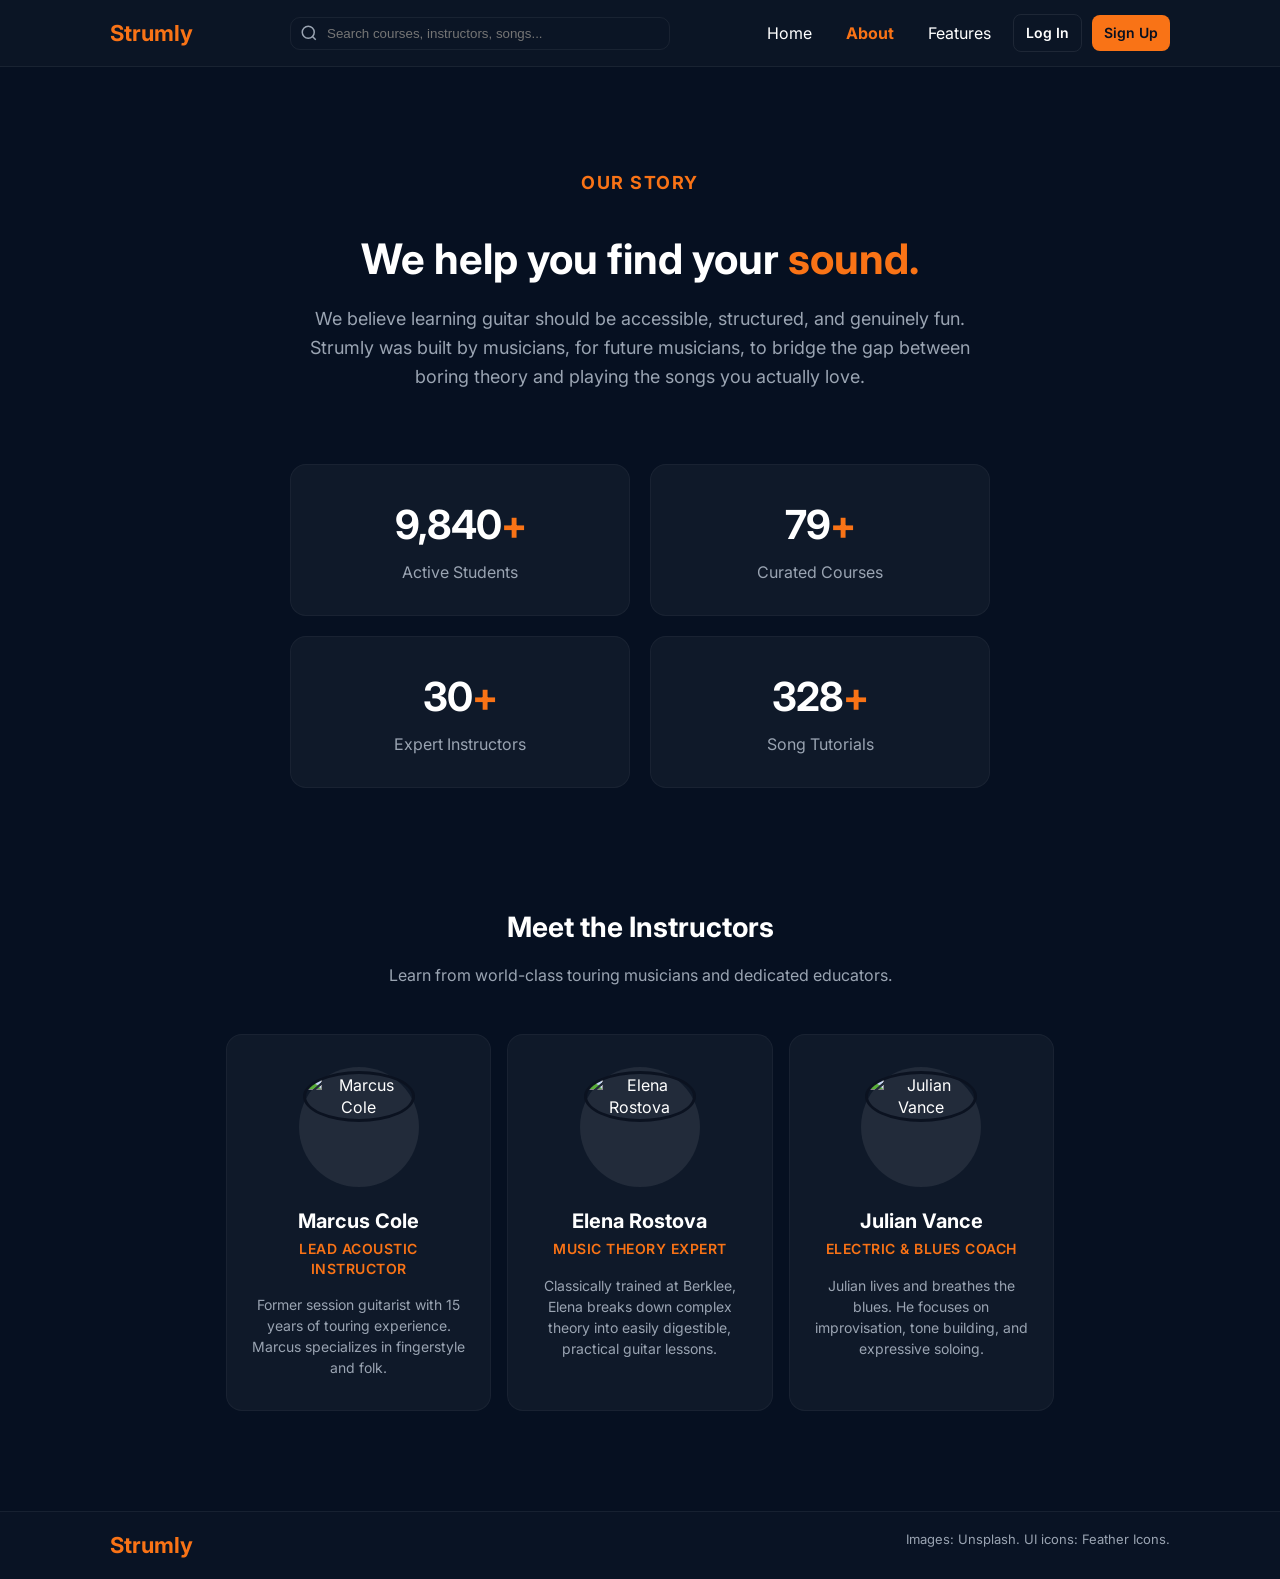
==== commit eff0ef8b: "remove dik geAI all rights reserved footer" ====
--- a/about.html
+++ b/about.html
@@ -108,9 +108,6 @@
       <div class="footer-inner">
         <div class="brand-footer">
           <div class="logo">Strumly</div>
-          <p class="muted small" style="margin: 4px 0 0 0">
-            © <span id="year2">2026</span> All rights reserved.
-          </p>
         </div>
         <div class="credits muted small">
           Images: Unsplash. UI icons: Feather Icons.<br />
--- a/css/styles.css
+++ b/css/styles.css
@@ -8,9 +8,11 @@
   --radius: 12px;
   --glass: rgba(255, 255, 255, 0.04);
 }
+
 * {
   box-sizing: border-box;
 }
+
 body {
   font-family:
     Inter,
@@ -25,52 +27,88 @@
   color: var(--surface);
   line-height: 1.4;
 }
+
 a {
   color: inherit;
   text-decoration: none;
 }
+
+/* Enable smooth scrolling and offset for fixed header */
+html {
+  scroll-behavior: smooth;
+  scroll-padding-top: 80px;
+}
+
+/* --- Global Navigation Bar --- */
 .nav {
   background: rgba(255, 255, 255, 0.02);
   border-bottom: 1px solid rgba(255, 255, 255, 0.06);
 }
+
 .nav-inner {
   max-width: 1100px;
   margin: 0 auto;
   display: flex;
   align-items: center;
-  justify-content: space-between; /* Spreads logo left, search middle, links right */
+  justify-content: space-between;
   gap: 24px;
   padding: 14px 20px;
 }
+
 .logo {
   font-weight: 700;
   font-size: 22px;
-  color: var(--accent);
+  color: var(--accent) !important;
   margin-right: 12px;
   flex-shrink: 0;
 }
+
 .search-wrap {
+  position: relative;
   flex: 1;
   max-width: 380px;
-  position: relative;
-}
+}
+
+.search-icon {
+  position: absolute;
+  left: 10px;
+  top: 50%;
+  transform: translateY(-50%);
+  color: var(--muted);
+}
+
 .search {
-  flex: 1;
-  padding: 8px 12px;
+  width: 100%;
+  padding: 8px 12px 8px 36px;
   border-radius: 10px;
   border: 1px solid rgba(255, 255, 255, 0.06);
   background: transparent;
   color: var(--surface);
-}
+  transition: all 0.2s ease;
+}
+
+.search:focus {
+  outline: 2px solid var(--accent);
+  background: rgba(255, 255, 255, 0.05);
+}
+
 .nav-links {
   display: flex;
   gap: 10px;
   align-items: center;
 }
+
 .nav-links a {
   padding: 8px 12px;
   border-radius: 8px;
 }
+
+.nav-links a.active-nav {
+  color: var(--accent) !important;
+  font-weight: 700;
+}
+
+/* --- Buttons --- */
 .btn {
   padding: 8px 14px;
   border-radius: 10px;
@@ -80,20 +118,34 @@
   font-size: 14px;
   font-weight: 600;
   color: var(--surface);
-}
+  transition: transform 0.15s ease, background 0.2s ease;
+}
+
 .btn.ghost {
   background: transparent;
   border: 1px solid rgba(255, 255, 255, 0.06);
 }
+
 .btn.primary {
   background: var(--accent);
   color: #081020;
 }
+
 .btn.outline {
   border: 1px solid rgba(255, 255, 255, 0.08);
   background: transparent;
 }
 
+.btn.large {
+  padding: 12px 24px;
+  font-size: 16px;
+}
+
+.btn:active {
+  transform: translateY(1px);
+}
+
+/* --- Hero Section --- */
 .hero {
   display: flex;
   align-items: center;
@@ -105,471 +157,11 @@
   background: rgba(255, 255, 255, 0.01);
   border-radius: 16px;
 }
+
 .hero-inner {
   max-width: 560px;
 }
-.hero h1 {
-  font-size: 40px;
-  margin: 0 0 12px;
-}
-.hero p {
-  color: var(--muted);
-  margin: 0 0 18px;
-}
-.hero-ctas {
-  display: flex;
-  gap: 12px;
-}
-.hero-img {
-  width: 420px;
-  height: 280px;
-  object-fit: cover;
-  border-radius: 12px;
-  box-shadow: 0 10px 30px rgba(2, 6, 23, 0.6);
-  border-radius: 16px;
-  border: 1px solid rgba(255, 255, 255, 0.1);
-}
-
-.courses {
-  max-width: 1100px;
-  margin: 20px auto;
-  padding: 0 18px;
-}
-.grid {
-  display: grid;
-  grid-template-columns: repeat(auto-fit, minmax(220px, 1fr));
-  gap: 16px;
-  margin-top: 12px;
-}
-.course-card {
-  background: var(--glass);
-  padding: 12px;
-  border-radius: 12px;
-  border: 1px solid rgba(255, 255, 255, 0.03);
-}
-.course-card img {
-  width: 100%;
-  height: 130px;
-  object-fit: cover;
-  border-radius: 8px;
-}
-.course-meta {
-  display: flex;
-  justify-content: space-between;
-  margin-top: 8px;
-}
-.feature-card {
-  background: rgba(255, 255, 255, 0.02);
-  padding: 18px;
-  border-radius: 10px;
-}
-
-.features {
-  max-width: 1100px;
-  margin: 28px auto;
-  padding: 0 18px;
-}
-.features-grid {
-  display: grid;
-  grid-template-columns: repeat(auto-fit, minmax(200px, 1fr));
-  gap: 12px;
-}
-
-.footer {
-  margin-top: 40px;
-  padding: 18px 0;
-  background: rgba(255, 255, 255, 0.01);
-  border-top: 1px solid rgba(255, 255, 255, 0.06);
-}
-.footer-inner {
-  max-width: 1100px;
-  margin: 0 auto;
-  display: flex;
-  justify-content: space-between;
-  color: var(--muted);
-}
-
-.muted {
-  color: var(--muted);
-}
-
-.content {
-  max-width: 900px;
-  margin: 28px auto;
-  padding: 0 18px;
-}
-.about-hero .lead {
-  color: var(--muted);
-  max-width: 680px;
-}
-
-.team .grid .card {
-  background: var(--glass);
-  padding: 12px;
-  border-radius: 10px;
-  text-align: center;
-}
-.team img {
-  width: 120px;
-  height: 120px;
-  object-fit: cover;
-  border-radius: 50%;
-  margin: 0 auto;
-  display: block;
-}
-
-/* 1. The 2x2 Grid Layout */
-.stats-grid {
-  display: grid !important;
-  grid-template-columns: repeat(2, 1fr) !important;
-  gap: 20px;
-  max-width: 700px;
-  margin: 32px auto 0 auto;
-}
-.stat {
-  background: rgba(255, 255, 255, 0.02);
-  padding: 18px;
-  border-radius: 10px;
-  text-align: center;
-  flex: 1;
-}
-.stat-value {
-  font-size: 22px;
-  color: var(--accent);
-  display: block;
-}
-
-/* Auth styles */
-.auth-page .auth-container {
-  min-height: calc(100vh - 72px);
-  display: flex;
-  align-items: center;
-  justify-content: center;
-  padding: 28px;
-}
-.auth-card {
-  width: 460px;
-  background: #fff;
-  border-radius: 6px;
-  box-shadow: 0 10px 30px rgba(2, 6, 23, 0.6);
-  color: #081020;
-}
-.auth-card.centered .card-inner {
-  padding: 22px;
-}
-.brand {
-  margin-bottom: 18px;
-  text-align: center;
-}
-.brand .logo {
-  color: var(--accent);
-  font-weight: 700;
-  font-size: 22px;
-}
-.auth-card h2 {
-  margin: 6px 0 12px;
-  text-align: center;
-  font-size: 20px;
-}
-.sso {
-  display: flex;
-  flex-direction: column;
-  gap: 10px;
-  margin-top: 12px;
-}
-.sso-btn {
-  display: flex;
-  align-items: center;
-  gap: 12px;
-  padding: 10px;
-  border-radius: 8px;
-  border: 1px solid rgba(255, 255, 255, 0.04);
-  background: transparent;
-  color: var(--surface);
-  cursor: pointer;
-  font-weight: 600;
-}
-.sso-btn .icon {
-  display: inline-flex;
-  align-items: center;
-  justify-content: center;
-  width: 22px;
-  height: 22px;
-}
-.sso-btn .label {
-  flex: 1;
-  text-align: center;
-}
-.sso-btn.google {
-  background: #fff;
-  color: #111;
-  border-color: rgba(0, 0, 0, 0.06);
-}
-.sso-btn.apple {
-  background: #111;
-  color: #fff;
-}
-.sso-btn.ms {
-  background: #fff;
-  color: #111;
-  border-color: rgba(0, 0, 0, 0.06);
-}
-.sso-btn.li {
-  background: #0a66c2;
-  color: #fff;
-}
-.sso-btn:focus {
-  outline: 3px solid rgba(9, 132, 255, 0.18);
-  outline-offset: 2px;
-}
-.sso-btn:active {
-  transform: translateY(1px);
-}
-
-/* Make social labels align like common sites (icon left, centered text) */
-.sso-btn .label {
-  text-align: left;
-  padding-left: 6px;
-}
-.mode-toggle {
-  display: flex;
-  gap: 8px;
-  margin-bottom: 12px;
-}
-.mode {
-  flex: 1;
-  padding: 10px;
-  border-radius: 8px;
-  background: transparent;
-  border: 1px solid rgba(255, 255, 255, 0.03);
-  cursor: pointer;
-}
-.mode.active {
-  background: rgba(255, 255, 255, 0.03);
-}
-.auth-form label {
-  display: block;
-  margin-top: 8px;
-  margin-bottom: 6px;
-  color: var(--muted);
-}
-.auth-card input {
-  width: 100%;
-  padding: 10px;
-  border-radius: 6px;
-  border: 1px solid #e6e6e6;
-  background: #fff;
-  color: #081020;
-  font-size: 14px;
-}
-.pw-wrap {
-  display: flex;
-  gap: 8px;
-}
-.pw-toggle {
-  padding: 8px;
-  border-radius: 8px;
-  border: 1px solid rgba(0, 0, 0, 0.06);
-  background: transparent;
-}
-.row.between {
-  display: flex;
-  justify-content: space-between;
-  align-items: center;
-}
-.small {
-  font-size: 13px;
-}
-.tiny {
-  font-size: 12px;
-  color: #6b7280;
-}
-/* ensure checkbox and label align horizontally */
-.remember {
-  display: inline-flex;
-  align-items: center;
-  gap: 8px;
-}
-.multi-site {
-  margin-top: 12px;
-  color: var(--muted);
-  font-size: 13px;
-}
-.submit-row {
-  display: flex;
-  align-items: center;
-  gap: 12px;
-  margin-top: 14px;
-}
-.btn.next {
-  background: #00e676;
-  color: #081020;
-  border-radius: 6px;
-  padding: 12px 18px;
-  border: 0;
-  flex: 1;
-  font-weight: 700;
-}
-.progress {
-  width: 120px;
-  height: 10px;
-  background: #f3f4f6;
-  border-radius: 6px;
-  overflow: hidden;
-}
-.progress-bar {
-  width: 0%;
-  height: 100%;
-  background: var(--accent);
-  transition: width 300ms;
-}
-
-.sso-row {
-  display: flex;
-  gap: 10px;
-  margin-top: 8px;
-}
-.sso-box {
-  width: 46px;
-  height: 40px;
-  border-radius: 6px;
-  border: 1px solid #e6e6e6;
-  background: #fff;
-  display: inline-flex;
-  align-items: center;
-  justify-content: center;
-  cursor: pointer;
-}
-.sso-box svg {
-  display: block;
-}
-.auth-footer-card {
-  margin-top: 18px;
-  background: #fff;
-  padding: 12px;
-  border-radius: 6px;
-  text-align: center;
-  max-width: 460px;
-  box-shadow: 0 6px 18px rgba(2, 6, 23, 0.45);
-  color: #081020;
-}
-.auth-footer-card a {
-  color: var(--accent);
-  font-weight: 600;
-}
-
-/* provider colors for compact icons */
-.sso-inline .sso-icon[data-provider="Google"] {
-  background: #fff;
-  border-color: rgba(0, 0, 0, 0.06);
-}
-.sso-inline .sso-icon[data-provider="Facebook"] {
-  background: #1877f2;
-  color: #fff;
-}
-.sso-inline .sso-icon[data-provider="Apple"] {
-  background: #111;
-  color: #fff;
-}
-.sso-inline .sso-icon[data-provider="Microsoft"] {
-  background: #fff;
-  border-color: rgba(0, 0, 0, 0.06);
-}
-.sso-inline .sso-icon[data-provider="LinkedIn"] {
-  background: #0a66c2;
-  color: #fff;
-}
-
-.toast {
-  position: fixed;
-  right: 18px;
-  bottom: 18px;
-  background: #0b1220;
-  padding: 12px 16px;
-  border-radius: 10px;
-  border: 1px solid rgba(255, 255, 255, 0.04);
-  display: none;
-}
-
-/* Small interactions */
-.course-card:hover,
-.feature-card:hover {
-  transform: translateY(-6px);
-  transition: transform 220ms;
-}
-.btn:active {
-  transform: translateY(1px);
-}
-
-@media (max-width: 900px) {
-  .auth-card {
-    width: 92%;
-  }
-}
-
-/* --- Landing Page Polish & Upgrades --- */
-
-/* Typography & General Spacing */
-.section-padding {
-  padding: 60px 18px;
-  max-width: 1100px;
-  margin: 0 auto;
-}
-.section-header {
-  display: flex;
-  justify-content: space-between;
-  align-items: flex-end;
-  margin-bottom: 24px;
-}
-.section-header h2 {
-  margin: 0;
-  font-size: 28px;
-}
-.view-all {
-  color: var(--accent);
-  font-weight: 600;
-  font-size: 14px;
-}
-.view-all:hover {
-  text-decoration: underline;
-}
-.text-center {
-  text-align: center;
-  justify-content: center;
-  flex-direction: column;
-  align-items: center;
-}
-.lead {
-  font-size: 18px;
-  line-height: 1.6;
-}
-.block {
-  display: block;
-}
-
-/* Enhanced Nav Search */
-.search-wrap {
-  position: relative;
-  max-width: 300px;
-}
-.search-icon {
-  position: absolute;
-  left: 10px;
-  top: 50%;
-  transform: translateY(-50%);
-  color: var(--muted);
-}
-.search {
-  padding-left: 36px;
-  width: 100%;
-  transition: all 0.2s;
-}
-.search:focus {
-  outline: 2px solid var(--accent);
-  background: rgba(255, 255, 255, 0.05);
-}
-
-/* Hero Upgrades */
+
 .badge-pill {
   display: inline-block;
   padding: 5px 10px;
@@ -583,75 +175,121 @@
   margin-bottom: 16px;
   border: 1px solid rgba(255, 255, 255, 0.08);
 }
+
+.hero h1 {
+  font-size: 40px;
+  margin: 0 0 12px;
+}
+
 .text-gradient {
   color: var(--accent);
 }
-.btn.large {
-  padding: 12px 24px;
-  font-size: 16px;
-}
+
+.hero p {
+  color: var(--muted);
+  margin: 0 0 18px;
+}
+
+.hero-ctas {
+  display: flex;
+  gap: 12px;
+}
+
 .hero-img-wrap {
   position: relative;
 }
 
-.course-badge,
-.status-badge {
-  display: inline-flex;
-  align-items: center;
-  gap: 6px;
-  padding: 5px 10px;
-  border-radius: 4px;
-  font-size: 11px;
-  font-weight: 700;
-  text-transform: uppercase;
-  letter-spacing: 0.5px;
-  white-space: nowrap;
-}
-
-.course-badge {
-  color: #081020;
-  background: var(--surface);
-}
-.course-badge.is-beginner {
-  background: var(--accent-2);
-}
-.course-badge.is-intermediate {
-  background: var(--accent);
-}
-.course-badge.is-advanced {
-  background: #a78bfa;
-}
-.status-badge {
-  color: var(--muted);
-  border: 1px solid currentColor;
-}
-.status-badge::before {
-  content: "";
-  width: 7px;
-  height: 7px;
-  border-radius: 50%;
-  background: currentColor;
-}
-.status-badge.is-progress {
+.hero-img {
+  width: 420px;
+  height: 280px;
+  object-fit: cover;
+  border-radius: 16px;
+  box-shadow: 0 10px 30px rgba(2, 6, 23, 0.6);
+  border: 1px solid rgba(255, 255, 255, 0.1);
+}
+
+/* --- General Layout & Section Typography --- */
+.section-padding {
+  padding: 60px 18px;
+  max-width: 1100px;
+  margin: 0 auto;
+}
+
+.section-header {
+  display: flex;
+  justify-content: space-between;
+  align-items: flex-end;
+  margin-bottom: 24px;
+}
+
+.section-header h2 {
+  margin: 0;
+  font-size: 28px;
+}
+
+.view-all {
   color: var(--accent);
-}
-.status-badge.is-complete {
-  color: var(--accent-2);
+  font-weight: 600;
+  font-size: 14px;
+}
+
+.view-all:hover {
+  text-decoration: underline;
+}
+
+.text-center {
+  text-align: center;
+  justify-content: center;
+  flex-direction: column;
+  align-items: center;
+}
+
+.lead {
+  font-size: 18px;
+  line-height: 1.6;
+}
+
+.muted {
+  color: var(--muted);
+}
+
+.small {
+  font-size: 13px;
+}
+
+.tiny {
+  font-size: 12px;
+  color: #6b7280;
+}
+
+.block {
+  display: block;
+}
+
+/* --- DESIGN B: List Toolbar (Fitts's Law Optimization) --- */
+.courses {
+  max-width: 1100px;
+  margin: 20px auto;
+  padding: 0 18px;
 }
 
 .list-toolbar {
   display: flex;
   flex-direction: column;
   gap: 16px;
-  margin-bottom: 20px;
-}
+  margin-bottom: 24px;
+  width: 100%;
+}
+
 .toolbar-search {
   position: relative;
   width: 100%;
 }
+
 .toolbar-search .search-icon {
   left: 16px;
 }
+
 .course-search {
   width: 100%;
   min-height: 52px;
@@ -663,28 +301,41 @@
   font-size: 15px;
   font-family: inherit;
 }
+
 .course-search::placeholder {
   color: var(--muted);
 }
+
 .course-search:focus {
   outline: 2px solid var(--accent);
   outline-offset: 0;
 }
-.course-search::-webkit-search-cancel-button {
-  filter: invert(1);
-  opacity: 0.5;
-}
-
+
+/* Force Filter Row to Occupy 100% Horizontal Width */
 .toolbar-row {
   display: flex;
-  flex-wrap: wrap;
-  gap: 24px;
-}
-.filter-set {
+  flex-direction: row;
+  align-items: flex-end;
+  gap: 16px;
+  width: 100%;
+}
+
+/* Level Group Wrapper (Takes 65% of horizontal space) */
+.filter-set:first-child {
+  flex: 2;
   display: flex;
   flex-direction: column;
   gap: 8px;
 }
+
+/* Sort By Group Wrapper (Takes 35% of horizontal space) */
+.filter-set:last-child {
+  flex: 1;
+  display: flex;
+  flex-direction: column;
+  gap: 8px;
+}
+
 .filter-label {
   color: var(--muted);
   font-size: 11px;
@@ -692,43 +343,50 @@
   text-transform: uppercase;
   letter-spacing: 0.5px;
 }
+
+/* Expand Button Group to Fill Assigned Space (Large W for Fitts's Law) */
 .filter-group {
   display: flex;
-  flex-wrap: wrap;
+  width: 100%;
   gap: 8px;
 }
-.filter-btn {
+
+.filter-group .filter-btn {
+  flex: 1; /* Equal button width expansion across container */
   min-height: 48px;
-  padding: 0 18px;
+  padding: 0 12px;
+  text-align: center;
+  justify-content: center;
+  font-weight: 600;
   border-radius: 8px;
+  background: var(--glass);
   border: 1px solid rgba(255, 255, 255, 0.08);
-  background: var(--glass);
   color: var(--surface);
-  font: inherit;
-  font-size: 14px;
-  font-weight: 600;
   cursor: pointer;
-  transition:
-    background 0.2s ease,
-    border-color 0.2s ease;
-}
+  white-space: nowrap;
+  transition: background 0.2s ease, border-color 0.2s ease;
+}
+
 .filter-btn:hover {
   background: rgba(255, 255, 255, 0.08);
   border-color: rgba(255, 255, 255, 0.18);
 }
+
 .filter-btn:focus-visible {
   outline: 2px solid var(--accent);
   outline-offset: 2px;
 }
+
 .filter-btn.is-active {
   background: var(--accent);
   border-color: var(--accent);
   color: #081020;
 }
 
+/* Full-Width Sort By Select Box (Large W) */
 .sort-select {
+  width: 100%;
   min-height: 48px;
-  min-width: 220px;
   padding: 0 40px 0 16px;
   border-radius: 8px;
   border: 1px solid rgba(255, 255, 255, 0.08);
@@ -741,15 +399,18 @@
   appearance: none;
   background-image: url("data:image/svg+xml;charset=utf-8,%3Csvg xmlns='http://www.w3.org/2000/svg' width='14' height='14' viewBox='0 0 24 24' fill='none' stroke='%239aa4b2' stroke-width='2'%3E%3Cpolyline points='6 9 12 15 18 9'/%3E%3C/svg%3E");
   background-repeat: no-repeat;
-  background-position: right 14px center;
-}
+  background-position: right 16px center;
+}
+
 .sort-select:hover {
   border-color: rgba(255, 255, 255, 0.18);
 }
+
 .sort-select:focus-visible {
   outline: 2px solid var(--accent);
   outline-offset: 2px;
 }
+
 .sort-select option {
   background: var(--card);
   color: var(--surface);
@@ -759,11 +420,13 @@
   margin: 0 0 12px 0;
 }
 
+/* --- DESIGN B: Informative Course List Stack --- */
 .course-list {
   display: flex;
   flex-direction: column;
   gap: 12px;
 }
+
 .course-row {
   position: relative;
   display: flex;
@@ -774,30 +437,35 @@
   background: var(--card);
   border: 1px solid rgba(255, 255, 255, 0.05);
   border-radius: 12px;
-  transition:
-    background 0.2s ease,
-    border-color 0.2s ease;
-}
+  cursor: pointer; /* Visual affordance for Fitts's Law target */
+  transition: background 0.2s ease, border-color 0.2s ease, transform 0.2s ease;
+}
+
 .course-row:hover {
   background: rgba(255, 255, 255, 0.03);
-  border-color: rgba(255, 255, 255, 0.15);
-}
+  border-color: var(--accent);
+  transform: translateY(-2px);
+}
+
 .row-thumb {
   flex: 0 0 160px;
   height: 104px;
   border-radius: 8px;
   overflow: hidden;
 }
+
 .row-thumb img {
   width: 100%;
   height: 100%;
   object-fit: cover;
   display: block;
 }
+
 .row-body {
   flex: 1;
   min-width: 0;
 }
+
 .row-head {
   display: flex;
   align-items: center;
@@ -805,27 +473,72 @@
   gap: 10px;
   margin-bottom: 6px;
 }
+
 .row-head h3 {
   margin: 0;
   font-size: 17px;
 }
+
 .row-link {
   color: inherit;
 }
+
 .row-link::after {
   content: "";
   position: absolute;
   inset: 0;
   border-radius: 12px;
 }
+
 .row-link:focus-visible::after {
   outline: 2px solid var(--accent);
   outline-offset: 2px;
 }
+
+.course-badge,
+.status-badge {
+  display: inline-flex;
+  align-items: center;
+  gap: 6px;
+  padding: 5px 10px;
+  border-radius: 4px;
+  font-size: 11px;
+  font-weight: 700;
+  text-transform: uppercase;
+  letter-spacing: 0.5px;
+  white-space: nowrap;
+}
+
+.course-badge {
+  color: #081020;
+  background: var(--surface);
+}
+
+.course-badge.is-beginner { background: var(--accent-2); }
+.course-badge.is-intermediate { background: var(--accent); }
+.course-badge.is-advanced { background: #a78bfa; }
+
+.status-badge {
+  color: var(--muted);
+  border: 1px solid currentColor;
+}
+
+.status-badge::before {
+  content: "";
+  width: 7px;
+  height: 7px;
+  border-radius: 50%;
+  background: currentColor;
+}
+
+.status-badge.is-progress { color: var(--accent); }
+.status-badge.is-complete { color: var(--accent-2); }
+
 .row-desc {
   margin: 0 0 10px 0;
   line-height: 1.5;
 }
+
 .row-meta {
   display: flex;
   flex-wrap: wrap;
@@ -836,22 +549,27 @@
   color: var(--muted);
   font-size: 13px;
 }
+
 .row-meta li {
   display: flex;
   align-items: center;
   gap: 6px;
 }
+
 .row-meta svg {
   flex: 0 0 auto;
   opacity: 0.8;
 }
+
 .row-rating {
   color: var(--surface);
 }
+
 .row-rating svg {
   color: #fbbf24;
   opacity: 1;
 }
+
 .row-actions {
   position: relative;
   z-index: 1;
@@ -860,6 +578,7 @@
   flex-direction: column;
   gap: 8px;
 }
+
 .row-actions .btn {
   min-height: 44px;
   padding: 0 20px;
@@ -868,6 +587,7 @@
   justify-content: center;
   white-space: nowrap;
 }
+
 .more-info {
   position: relative;
   z-index: 1;
@@ -885,26 +605,29 @@
   font-size: 13px;
   font-weight: 600;
   cursor: pointer;
-  transition:
-    background 0.2s ease,
-    border-color 0.2s ease;
-}
+  transition: background 0.2s ease, border-color 0.2s ease;
+}
+
 .more-info:hover {
   background: rgba(255, 255, 255, 0.08);
   border-color: rgba(255, 255, 255, 0.18);
 }
+
 .more-info:focus-visible {
   outline: 2px solid var(--accent);
   outline-offset: 2px;
 }
+
 .more-info .chevron {
   color: var(--muted);
   transition: transform 0.2s ease;
 }
+
 .more-info[aria-expanded="true"] .chevron {
   transform: rotate(180deg);
 }
 
+/* Accordion Progressive Disclosure Panel */
 .row-modules {
   flex-basis: 100%;
   position: relative;
@@ -912,6 +635,7 @@
   padding-top: 16px;
   border-top: 1px solid rgba(255, 255, 255, 0.08);
 }
+
 .modules-title {
   margin: 0 0 8px 0;
   font-size: 11px;
@@ -920,11 +644,13 @@
   letter-spacing: 0.5px;
   color: var(--muted);
 }
+
 .module-list {
   list-style: none;
   margin: 0;
   padding: 0;
 }
+
 .module-item {
   display: flex;
   align-items: center;
@@ -934,9 +660,11 @@
   border-radius: 8px;
   font-size: 14px;
 }
+
 .module-item:nth-child(odd) {
   background: rgba(255, 255, 255, 0.02);
 }
+
 .module-time {
   color: var(--muted);
   font-size: 13px;
@@ -950,7 +678,676 @@
   color: var(--muted);
 }
 
+/* --- DESIGN B: Course Page ("About the Course") --- */
+.course-page {
+  max-width: 1100px;
+}
+
+.back-link {
+  display: inline-block;
+  margin-bottom: 20px;
+  color: var(--muted);
+  font-size: 14px;
+  font-weight: 600;
+}
+
+.back-link:hover {
+  color: var(--surface);
+}
+
+.course-missing {
+  padding: 60px 0;
+  text-align: center;
+}
+
+.course-missing h1 {
+  margin: 0 0 8px 0;
+}
+
+.course-missing .btn {
+  margin-top: 20px;
+}
+
+.course-header {
+  display: flex;
+  align-items: center;
+  gap: 32px;
+  margin-bottom: 40px;
+}
+
+.course-header-body {
+  flex: 1;
+  min-width: 0;
+}
+
+.course-header h1 {
+  margin: 0 0 10px 0;
+  font-size: 34px;
+  line-height: 1.2;
+}
+
+.course-header .lead {
+  margin: 0 0 16px 0;
+}
+
+.course-tags {
+  display: flex;
+  flex-wrap: wrap;
+  gap: 8px;
+  margin-bottom: 14px;
+}
+
+.course-header-img {
+  flex: 0 0 340px;
+  height: 220px;
+  object-fit: cover;
+  border-radius: 16px;
+  border: 1px solid rgba(255, 255, 255, 0.1);
+}
+
+.course-facts {
+  display: flex;
+  flex-wrap: wrap;
+  align-items: center;
+  gap: 20px;
+  margin: 0;
+  padding: 0;
+  list-style: none;
+  color: var(--muted);
+  font-size: 14px;
+}
+
+.course-facts li {
+  display: flex;
+  align-items: center;
+  gap: 6px;
+}
+
+.course-layout {
+  display: flex;
+  align-items: flex-start;
+  gap: 32px;
+}
+
+.course-content {
+  flex: 1;
+  min-width: 0;
+}
+
+.course-section {
+  margin-bottom: 36px;
+}
+
+.course-section h2 {
+  margin: 0 0 12px 0;
+  font-size: 22px;
+}
+
+.course-section p {
+  margin: 0;
+  line-height: 1.7;
+  color: var(--muted);
+}
+
+.course-section .muted.small {
+  margin-bottom: 12px;
+}
+
+.syllabus-list {
+  margin: 0;
+  padding: 0;
+  list-style: none;
+  border: 1px solid rgba(255, 255, 255, 0.06);
+  border-radius: 12px;
+  overflow: hidden;
+}
+
+.syllabus-item {
+  display: flex;
+  align-items: center;
+  gap: 16px;
+  padding: 16px;
+  font-size: 15px;
+}
+
+.syllabus-item + .syllabus-item {
+  border-top: 1px solid rgba(255, 255, 255, 0.06);
+}
+
+.syllabus-num {
+  flex: 0 0 auto;
+  color: var(--accent);
+  font-weight: 700;
+  font-size: 13px;
+}
+
+.syllabus-name {
+  flex: 1;
+  min-width: 0;
+}
+
+.syllabus-time {
+  flex: 0 0 auto;
+  font-size: 13px;
+}
+
+.prereq-list {
+  margin: 0;
+  padding: 0;
+  list-style: none;
+}
+
+.prereq-item {
+  position: relative;
+  padding: 8px 0 8px 28px;
+  color: var(--muted);
+  line-height: 1.5;
+}
+
+.prereq-item::before {
+  content: "";
+  position: absolute;
+  left: 8px;
+  top: 16px;
+  width: 6px;
+  height: 6px;
+  border-radius: 50%;
+  background: var(--accent);
+}
+
+.instructor-card {
+  display: flex;
+  align-items: flex-start;
+  gap: 20px;
+  padding: 24px;
+  background: var(--card);
+  border: 1px solid rgba(255, 255, 255, 0.06);
+  border-radius: 12px;
+}
+
+.instructor-img {
+  flex: 0 0 88px;
+  width: 88px;
+  height: 88px;
+  border-radius: 50%;
+  object-fit: cover;
+}
+
+.instructor-card h3 {
+  margin: 0 0 4px 0;
+  font-size: 18px;
+}
+
+.instructor-card p {
+  margin: 12px 0 0 0;
+  line-height: 1.6;
+}
+
+/* Sticky Enroll Sidebar (Fitts's Law Target) */
+.enroll-panel {
+  flex: 0 0 300px;
+  position: sticky;
+  top: 90px;
+  padding: 24px;
+  background: var(--card);
+  border: 1px solid rgba(255, 255, 255, 0.08);
+  border-radius: 12px;
+}
+
+.enroll-price {
+  display: block;
+  font-size: 20px;
+  font-weight: 700;
+  margin-bottom: 4px;
+}
+
+.enroll-panel .muted.small {
+  margin: 0 0 20px 0;
+  line-height: 1.5;
+}
+
+.enroll-btn,
+.save-btn {
+  display: block;
+  width: 100%;
+  min-height: 52px;
+  font-size: 16px;
+}
+
+.save-btn {
+  margin-top: 10px;
+}
+
+.enroll-facts {
+  margin: 20px 0 0 0;
+  padding: 20px 0 0 0;
+  list-style: none;
+  border-top: 1px solid rgba(255, 255, 255, 0.08);
+}
+
+.enroll-facts li {
+  padding: 5px 0;
+}
+
+/* --- Features Section --- */
+.features {
+  max-width: 1100px;
+  margin: 28px auto;
+  padding: 0 18px;
+}
+
+.features-grid {
+  display: grid;
+  grid-template-columns: repeat(auto-fit, minmax(200px, 1fr));
+  gap: 16px;
+  margin-top: 32px;
+}
+
+.feature-card {
+  background: var(--card);
+  padding: 24px;
+  border-radius: 10px;
+  border: 1px solid rgba(255, 255, 255, 0.04);
+  transition: transform 220ms ease;
+}
+
+.feature-card:hover {
+  transform: translateY(-6px);
+}
+
+.feat-icon {
+  width: 48px;
+  height: 48px;
+  background: rgba(249, 115, 22, 0.1);
+  color: var(--accent);
+  border-radius: 12px;
+  display: flex;
+  align-items: center;
+  justify-content: center;
+  margin-bottom: 16px;
+}
+
+.feature-card h3 {
+  margin: 0 0 8px 0;
+  font-size: 17px;
+}
+
+/* --- Testimonials --- */
+.testimonials {
+  display: flex;
+  justify-content: center;
+}
+
+.testimonial-card {
+  max-width: 600px;
+  background: var(--glass);
+  padding: 32px;
+  border-radius: 16px;
+  border: 1px solid rgba(255, 255, 255, 0.06);
+  text-align: center;
+}
+
+.stars {
+  color: #fbbf24;
+  font-size: 20px;
+  letter-spacing: 2px;
+  margin-bottom: 16px;
+}
+
+.quote {
+  font-size: 18px;
+  font-style: italic;
+  line-height: 1.6;
+  margin-bottom: 24px;
+}
+
+.author {
+  display: flex;
+  align-items: center;
+  justify-content: center;
+  gap: 12px;
+  text-align: left;
+}
+
+.avatar {
+  width: 48px;
+  height: 48px;
+  border-radius: 50%;
+  object-fit: cover;
+}
+
+/* --- About Page Grid Layouts --- */
+.content {
+  max-width: 900px;
+  margin: 28px auto;
+  padding: 0 18px;
+}
+
+.about-hero .lead {
+  color: var(--muted);
+  max-width: 680px;
+}
+
+.stats-grid {
+  display: grid !important;
+  grid-template-columns: repeat(2, 1fr) !important;
+  gap: 20px;
+  max-width: 700px;
+  margin: 32px auto 0 auto;
+}
+
+.stat-card {
+  width: 100%;
+  background: var(--glass);
+  padding: 32px 24px;
+  border-radius: 16px;
+  border: 1px solid rgba(255, 255, 255, 0.04);
+  text-align: center;
+  position: relative;
+  overflow: hidden;
+  transition: background 0.3s ease;
+}
+
+.stat-value {
+  font-size: 40px;
+  font-weight: 700;
+  color: var(--surface);
+  display: block;
+  margin-bottom: 8px;
+  letter-spacing: -1px;
+}
+
+.stat-value::after {
+  content: "+";
+  color: var(--accent);
+}
+
+.team .grid {
+  display: grid;
+  grid-template-columns: repeat(auto-fit, minmax(220px, 1fr));
+  gap: 16px;
+  margin-top: 32px;
+}
+
+.team-card {
+  background: var(--glass);
+  padding: 32px 24px;
+  border-radius: 16px;
+  border: 1px solid rgba(255, 255, 255, 0.04);
+  text-align: center;
+  transition: all 0.3s ease;
+}
+
+.team-card:hover {
+  transform: translateY(-8px);
+  border-color: rgba(255, 255, 255, 0.15);
+  background: rgba(255, 255, 255, 0.06);
+}
+
+.team-img-wrap {
+  width: 120px;
+  height: 120px;
+  margin: 0 auto 20px;
+  border-radius: 50%;
+  padding: 4px;
+  background: rgba(255, 255, 255, 0.08);
+}
+
+.team-img-wrap img {
+  width: 100%;
+  height: 100%;
+  object-fit: cover;
+  border-radius: 50%;
+  border: 3px solid var(--card);
+}
+
+.team-card h3 {
+  margin: 0 0 4px 0;
+  font-size: 20px;
+}
+
+.team-role {
+  color: var(--accent);
+  font-size: 14px;
+  font-weight: 600;
+  text-transform: uppercase;
+  letter-spacing: 0.5px;
+  margin-bottom: 16px;
+  display: block;
+}
+
+.team-card p {
+  font-size: 14px;
+  line-height: 1.5;
+  margin-bottom: 0;
+}
+
+/* --- Authentication Page Styles --- */
+.auth-page {
+  background: #061021;
+  min-height: 100vh;
+}
+
+.auth-page .auth-container {
+  min-height: calc(100vh - 72px);
+  display: flex;
+  align-items: center;
+  justify-content: center;
+  padding: 28px;
+}
+
+.auth-card {
+  width: 460px;
+  background: #fff;
+  border-radius: 6px;
+  box-shadow: 0 10px 30px rgba(2, 6, 23, 0.6);
+  color: #081020;
+}
+
+.auth-card.centered .card-inner {
+  padding: 22px;
+}
+
+.brand {
+  margin-bottom: 18px;
+  text-align: center;
+}
+
+.brand .logo {
+  color: var(--accent);
+  font-weight: 700;
+  font-size: 22px;
+}
+
+.auth-card h2 {
+  margin: 6px 0 12px;
+  text-align: center;
+  font-size: 20px;
+}
+
+.mode-toggle {
+  display: flex;
+  gap: 8px;
+  margin-bottom: 12px;
+}
+
+.mode {
+  flex: 1;
+  padding: 10px;
+  border-radius: 8px;
+  border: 1px solid #e5e7eb !important;
+  color: #6b7280 !important;
+  background: #f9fafb !important;
+  cursor: pointer;
+  transition: all 0.2s ease;
+}
+
+.mode:hover {
+  background: #f3f4f6 !important;
+}
+
+.mode.active {
+  background: #ffedd5 !important; 
+  color: #c2410c !important;
+  border-color: #fdba74 !important;
+  font-weight: 700 !important;
+}
+
+.auth-card input {
+  width: 100%;
+  padding: 10px;
+  border-radius: 6px;
+  border: 1px solid #e6e6e6;
+  background: #fff;
+  color: #081020;
+  font-size: 14px;
+}
+
+.pw-wrap {
+  display: flex;
+  gap: 8px;
+}
+
+.pw-toggle {
+  padding: 8px;
+  border-radius: 8px;
+  border: 1px solid rgba(0, 0, 0, 0.06);
+  background: transparent;
+  cursor: pointer;
+}
+
+.remember {
+  white-space: nowrap;
+  display: inline-flex;
+  align-items: center;
+  gap: 8px;
+}
+
+.submit-row {
+  display: block;
+  margin-top: 14px;
+}
+
+.btn.next {
+  background: #00e676;
+  color: #081020;
+  border-radius: 6px;
+  padding: 12px 18px;
+  border: 0;
+  width: 100%;
+  font-weight: 700;
+}
+
+.progress[aria-hidden="true"] { display: none !important; }
+.progress[aria-hidden="false"] { display: block !important; width: 100%; margin-top: 12px; }
+
+.progress {
+  height: 10px;
+  background: #f3f4f6;
+  border-radius: 6px;
+  overflow: hidden;
+}
+
+.progress-bar {
+  width: 0%;
+  height: 100%;
+  background: var(--accent);
+  transition: width 300ms;
+}
+
+.sso-row {
+  display: flex;
+  gap: 10px;
+  margin-top: 8px;
+}
+
+.sso-box {
+  width: 46px;
+  height: 40px;
+  border-radius: 6px;
+  border: 1px solid #e6e6e6;
+  background: #fff;
+  display: inline-flex;
+  align-items: center;
+  justify-content: center;
+  cursor: pointer;
+}
+
+/* --- Footer --- */
+.footer {
+  margin-top: 40px;
+  padding: 18px 0;
+  background: rgba(255, 255, 255, 0.01);
+  border-top: 1px solid rgba(255, 255, 255, 0.06);
+}
+
+.footer-inner {
+  max-width: 1100px;
+  margin: 0 auto;
+  padding: 0 20px;
+  display: flex;
+  justify-content: space-between;
+  color: var(--muted);
+}
+
+/* --- Toast Notification Animation --- */
+.toast {
+  position: fixed;
+  bottom: -100px;
+  right: 24px;
+  background-color: var(--accent);
+  color: #fff;
+  padding: 14px 24px;
+  border-radius: 8px;
+  font-weight: 600;
+  box-shadow: 0 8px 20px rgba(2, 6, 23, 0.45);
+  transition: bottom 0.4s cubic-bezier(0.175, 0.885, 0.32, 1.275);
+  z-index: 9999;
+  display: none;
+}
+
+.toast.show-toast {
+  bottom: 24px;
+}
+
+/* --- Responsive Layout Adjustments --- */
+@media (max-width: 900px) {
+  .hero {
+    flex-direction: column;
+    text-align: center;
+  }
+  .hero-img {
+    width: 100%;
+    height: 220px;
+  }
+  .hero-ctas {
+    justify-content: center;
+  }
+  .course-header {
+    flex-direction: column-reverse;
+    align-items: stretch;
+  }
+  .course-header-img {
+    width: 100%;
+    height: 200px;
+  }
+  .course-layout {
+    flex-direction: column;
+  }
+  .enroll-panel {
+    position: static;
+    width: 100%;
+  }
+  .auth-card {
+    width: 92%;
+  }
+}
+
 @media (max-width: 800px) {
+  .toolbar-row {
+    flex-direction: column;
+    align-items: stretch;
+  }
   .course-row {
     flex-wrap: wrap;
   }
@@ -967,450 +1364,8 @@
   }
 }
 
-/* Feature Cards Polish */
-.features-grid {
-  margin-top: 32px;
-}
-.feature-card {
-  background: var(--card);
-  padding: 24px;
-  border: 1px solid rgba(255, 255, 255, 0.04);
-}
-.feat-icon {
-  width: 48px;
-  height: 48px;
-  background: rgba(249, 115, 22, 0.1);
-  color: var(--accent);
-  border-radius: 12px;
-  display: flex;
-  align-items: center;
-  justify-content: center;
-  margin-bottom: 16px;
-}
-.feature-card h3 {
-  margin: 0 0 8px 0;
-  font-size: 17px;
-}
-
-/* Testimonial Polish */
-.testimonials {
-  display: flex;
-  justify-content: center;
-}
-.testimonial-card {
-  max-width: 600px;
-  background: var(--glass);
-  padding: 32px;
-  border-radius: 16px;
-  border: 1px solid rgba(255, 255, 255, 0.06);
-  text-align: center;
-}
-.stars {
-  color: #fbbf24;
-  font-size: 20px;
-  letter-spacing: 2px;
-  margin-bottom: 16px;
-}
-.quote {
-  font-size: 18px;
-  font-style: italic;
-  line-height: 1.6;
-  margin-bottom: 24px;
-}
-.author {
-  display: flex;
-  align-items: center;
-  justify-content: center;
-  gap: 12px;
-  text-align: left;
-}
-.avatar {
-  width: 48px;
-  height: 48px;
-  border-radius: 50%;
-  object-fit: cover;
-}
-
-/* --- About Page Polish --- */
-
-/* Stat Cards */
-.stats-grid {
-  display: grid !important;
-  grid-template-columns: repeat(
-    2,
-    1fr
-  ) !important; /* Forces exactly 2 columns */
-  gap: 20px;
-  max-width: 700px;
-  margin: 32px auto 0 auto;
-}
-
-/* Ensure individual cards take full width of their grid cell */
-.stat-card {
-  width: 100%;
-  background: var(--glass);
-  padding: 32px 24px;
-  border-radius: 16px;
-  border: 1px solid rgba(255, 255, 255, 0.04);
-  text-align: center;
-  position: relative;
-  overflow: hidden;
-  transition: background 0.3s ease;
-}
-
-/* Mobile responsive - collapse to single column on small screens */
 @media (max-width: 480px) {
   .stats-grid {
     grid-template-columns: 1fr !important;
   }
-}
-
-.stat-value {
-  font-size: 40px;
-  font-weight: 700;
-  color: var(--surface);
-  display: block;
-  margin-bottom: 8px;
-  letter-spacing: -1px;
-}
-.stat-value::after {
-  content: "+";
-  color: var(--accent);
-}
-
-/* Instructor Cards */
-.team-card {
-  background: var(--glass);
-  padding: 32px 24px;
-  border-radius: 16px;
-  border: 1px solid rgba(255, 255, 255, 0.04);
-  text-align: center;
-  transition: all 0.3s ease;
-}
-.team-card:hover {
-  transform: translateY(-8px);
-  border-color: rgba(255, 255, 255, 0.15);
-  background: rgba(255, 255, 255, 0.06);
-}
-.team-img-wrap {
-  width: 120px;
-  height: 120px;
-  margin: 0 auto 20px;
-  border-radius: 50%;
-  padding: 4px;
-  background: rgba(255, 255, 255, 0.08);
-}
-.team-img-wrap img {
-  width: 100%;
-  height: 100%;
-  object-fit: cover;
-  border-radius: 50%;
-  border: 3px solid var(--card);
-}
-.team-card h3 {
-  margin: 0 0 4px 0;
-  font-size: 20px;
-}
-.team-role {
-  color: var(--accent);
-  font-size: 14px;
-  font-weight: 600;
-  text-transform: uppercase;
-  letter-spacing: 0.5px;
-  margin-bottom: 16px;
-  display: block;
-}
-.team-card p {
-  font-size: 14px;
-  line-height: 1.5;
-  margin-bottom: 0;
-}
-
-/* Enable smooth scrolling and offset for the fixed header */
-html {
-  scroll-behavior: smooth;
-  scroll-padding-top: 80px;
-}
-
-/* Active Navigation Highlight */
-.nav-links a.active-nav {
-  color: var(--accent) !important;
-  font-weight: 700;
-}
-
-/* --- Toast Notification Animation --- */
-.toast {
-  position: fixed;
-  bottom: -100px; /* Hidden below screen */
-  right: 24px;
-  background-color: var(--accent);
-  color: #fff;
-  padding: 14px 24px;
-  border-radius: 8px;
-  font-weight: 600;
-  box-shadow: 0 8px 20px rgba(2, 6, 23, 0.45);
-  transition: bottom 0.4s cubic-bezier(0.175, 0.885, 0.32, 1.275);
-  z-index: 9999;
-}
-
-.toast.show-toast {
-  bottom: 24px; /* Pops up into view */
-}
-
-/* Simulated Progress Bar Animation */
-.progress-bar {
-  height: 4px;
-  background: var(--accent);
-  width: 0%;
-  border-radius: 4px;
-  animation: loadSim 1.5s ease-in-out forwards;
-}
-
-@keyframes loadSim {
-  0% {
-    width: 0%;
-  }
-  50% {
-    width: 70%;
-  }
-  100% {
-    width: 100%;
-  }
-}
-
-.course-page {
-  max-width: 1100px;
-}
-.back-link {
-  display: inline-block;
-  margin-bottom: 20px;
-  color: var(--muted);
-  font-size: 14px;
-  font-weight: 600;
-}
-.back-link:hover {
-  color: var(--surface);
-}
-.course-missing {
-  padding: 60px 0;
-  text-align: center;
-}
-.course-missing h1 {
-  margin: 0 0 8px 0;
-}
-.course-missing .btn {
-  margin-top: 20px;
-}
-
-.course-header {
-  display: flex;
-  align-items: center;
-  gap: 32px;
-  margin-bottom: 40px;
-}
-.course-header-body {
-  flex: 1;
-  min-width: 0;
-}
-.course-header h1 {
-  margin: 0 0 10px 0;
-  font-size: 34px;
-  line-height: 1.2;
-}
-.course-header .lead {
-  margin: 0 0 16px 0;
-}
-.course-tags {
-  display: flex;
-  flex-wrap: wrap;
-  gap: 8px;
-  margin-bottom: 14px;
-}
-.course-header-img {
-  flex: 0 0 340px;
-  height: 220px;
-  object-fit: cover;
-  border-radius: 16px;
-  border: 1px solid rgba(255, 255, 255, 0.1);
-}
-.course-facts {
-  display: flex;
-  flex-wrap: wrap;
-  align-items: center;
-  gap: 20px;
-  margin: 0;
-  padding: 0;
-  list-style: none;
-  color: var(--muted);
-  font-size: 14px;
-}
-
-.course-facts li {
-  display: flex;
-  align-items: center;
-  gap: 6px;
-}
-
-.course-layout {
-  display: flex;
-  align-items: flex-start;
-  gap: 32px;
-}
-.course-content {
-  flex: 1;
-  min-width: 0;
-}
-.course-section {
-  margin-bottom: 36px;
-}
-.course-section h2 {
-  margin: 0 0 12px 0;
-  font-size: 22px;
-}
-.course-section p {
-  margin: 0;
-  line-height: 1.7;
-  color: var(--muted);
-}
-.course-section .muted.small {
-  margin-bottom: 12px;
-}
-
-.syllabus-list {
-  margin: 0;
-  padding: 0;
-  list-style: none;
-  border: 1px solid rgba(255, 255, 255, 0.06);
-  border-radius: 12px;
-  overflow: hidden;
-}
-.syllabus-item {
-  display: flex;
-  align-items: center;
-  gap: 16px;
-  padding: 16px;
-  font-size: 15px;
-}
-.syllabus-item + .syllabus-item {
-  border-top: 1px solid rgba(255, 255, 255, 0.06);
-}
-.syllabus-num {
-  flex: 0 0 auto;
-  color: var(--accent);
-  font-weight: 700;
-  font-size: 13px;
-}
-.syllabus-name {
-  flex: 1;
-  min-width: 0;
-}
-.syllabus-time {
-  flex: 0 0 auto;
-  font-size: 13px;
-}
-
-.prereq-list {
-  margin: 0;
-  padding: 0;
-  list-style: none;
-}
-.prereq-item {
-  position: relative;
-  padding: 8px 0 8px 28px;
-  color: var(--muted);
-  line-height: 1.5;
-}
-.prereq-item::before {
-  content: "";
-  position: absolute;
-  left: 8px;
-  top: 16px;
-  width: 6px;
-  height: 6px;
-  border-radius: 50%;
-  background: var(--accent);
-}
-
-.instructor-card {
-  display: flex;
-  align-items: flex-start;
-  gap: 20px;
-  padding: 24px;
-  background: var(--card);
-  border: 1px solid rgba(255, 255, 255, 0.06);
-  border-radius: 12px;
-}
-.instructor-img {
-  flex: 0 0 88px;
-  width: 88px;
-  height: 88px;
-  border-radius: 50%;
-  object-fit: cover;
-}
-.instructor-card h3 {
-  margin: 0 0 4px 0;
-  font-size: 18px;
-}
-.instructor-card p {
-  margin: 12px 0 0 0;
-  line-height: 1.6;
-}
-
-.enroll-panel {
-  flex: 0 0 300px;
-  position: sticky;
-  top: 90px;
-  padding: 24px;
-  background: var(--card);
-  border: 1px solid rgba(255, 255, 255, 0.08);
-  border-radius: 12px;
-}
-.enroll-price {
-  display: block;
-  font-size: 20px;
-  font-weight: 700;
-  margin-bottom: 4px;
-}
-.enroll-panel .muted.small {
-  margin: 0 0 20px 0;
-  line-height: 1.5;
-}
-.enroll-btn,
-.save-btn {
-  display: block;
-  width: 100%;
-  min-height: 52px;
-  font-size: 16px;
-}
-.save-btn {
-  margin-top: 10px;
-}
-.enroll-facts {
-  margin: 20px 0 0 0;
-  padding: 20px 0 0 0;
-  list-style: none;
-  border-top: 1px solid rgba(255, 255, 255, 0.08);
-}
-.enroll-facts li {
-  padding: 5px 0;
-}
-
-@media (max-width: 900px) {
-  .course-header {
-    flex-direction: column-reverse;
-    align-items: stretch;
-  }
-  .course-header-img {
-    flex: 0 0 auto;
-    width: 100%;
-    height: 200px;
-  }
-  .course-layout {
-    flex-direction: column;
-  }
-  .enroll-panel {
-    position: static;
-    flex: 0 0 auto;
-    width: 100%;
-  }
-}
+}
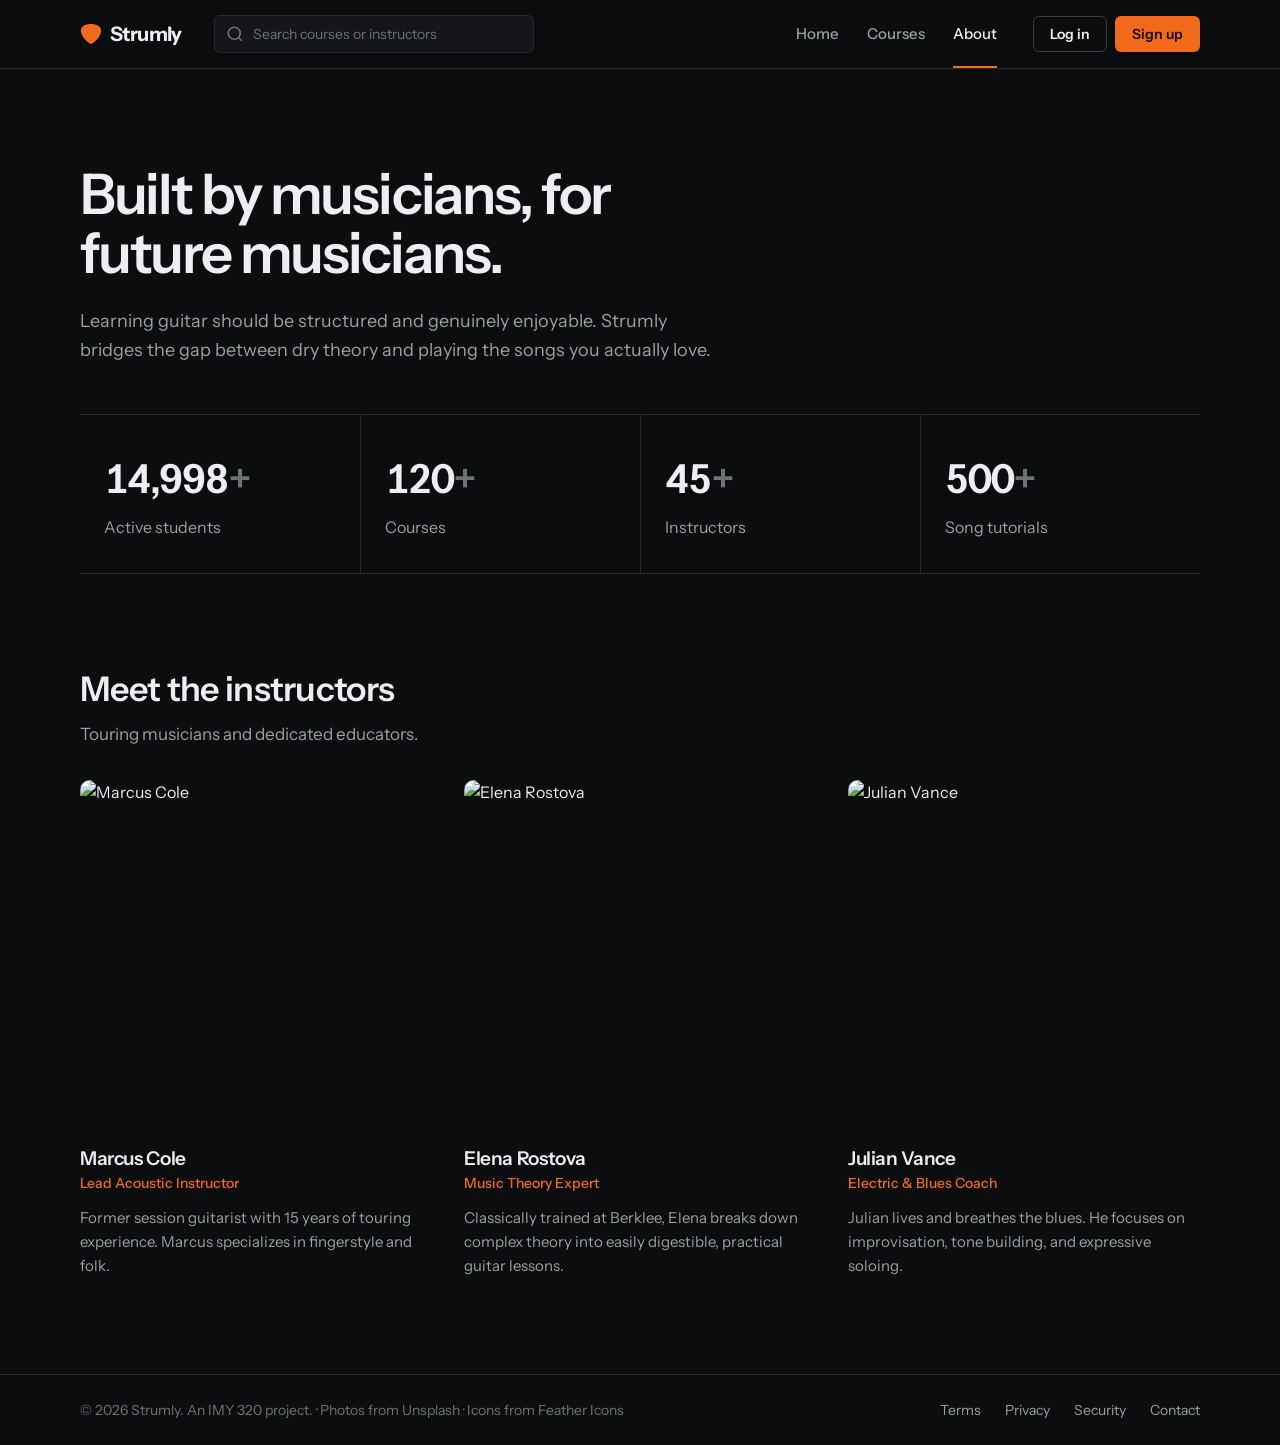
==== commit 17f57072: "design C v1.0" ====
--- a/about.html
+++ b/about.html
@@ -2,121 +2,123 @@
 <html lang="en">
   <head>
     <meta charset="utf-8" />
-    <meta name="viewport" content="width=device-width,initial-scale=1" />
-    <title>About - Strumly</title>
-    <link rel="stylesheet" href="css/styles.css" />
+    <meta name="viewport" content="width=device-width, initial-scale=1" />
+    <title>About | Strumly</title>
+    <meta name="description" content="The story and instructors behind Strumly." />
+    <link rel="preconnect" href="https://fonts.googleapis.com" />
+    <link rel="preconnect" href="https://fonts.gstatic.com" crossorigin />
     <link
-      href="https://fonts.googleapis.com/css2?family=Inter:wght@300;400;500;600;700&display=swap"
+      href="https://fonts.googleapis.com/css2?family=Instrument+Sans:wght@400;500;600;700&display=swap"
       rel="stylesheet"
     />
+    <link rel="icon" href="data:image/svg+xml,%3Csvg xmlns='http://www.w3.org/2000/svg' viewBox='0 0 24 24'%3E%3Cpath fill='%23ff7a1a' d='M12 1C5.5 1 1 3.8 1 8.3 1 14.4 7.6 21.6 12 23c4.4-1.4 11-8.6 11-14.7C23 3.8 18.5 1 12 1z'/%3E%3C/svg%3E" />
+    <link rel="stylesheet" href="css/styles.css" />
   </head>
   <body>
+    <a class="skip-link" href="#main">Skip to content</a>
+
     <header class="nav">
-      <div class="nav-inner">
-        <a class="logo" href="index.html">Strumly</a>
-        <div class="search-wrap">
-          <svg
-            class="search-icon"
-            width="18"
-            height="18"
-            viewBox="0 0 24 24"
-            fill="none"
-            stroke="currentColor"
-            stroke-width="2"
-          >
-            <circle cx="11" cy="11" r="8"></circle>
-            <line x1="21" y1="21" x2="16.65" y2="16.65"></line>
-          </svg>
-          <input
-            id="globalSearch"
-            class="search"
-            placeholder="Search courses, instructors, songs..."
-            aria-label="Search"
-          />
+      <div class="nav-inner container">
+        <a class="logo" href="index.html" aria-label="Strumly home">
+          <svg class="logo-mark" viewBox="0 0 24 24" aria-hidden="true"><path fill="currentColor" d="M12 1C5.5 1 1 3.8 1 8.3 1 14.4 7.6 21.6 12 23c4.4-1.4 11-8.6 11-14.7C23 3.8 18.5 1 12 1z"/></svg>Strumly
+        </a>
+        <button
+          type="button"
+          class="nav-toggle"
+          aria-expanded="false"
+          aria-controls="navMenu"
+          aria-label="Open menu"
+        >
+          <span></span><span></span><span></span>
+        </button>
+        <div class="nav-menu" id="navMenu">
+          <form class="search-wrap" role="search" action="index.html">
+            <svg class="search-icon" width="18" height="18" viewBox="0 0 24 24" fill="none" stroke="currentColor" stroke-width="2" aria-hidden="true">
+              <circle cx="11" cy="11" r="8"></circle>
+              <line x1="21" y1="21" x2="16.65" y2="16.65"></line>
+            </svg>
+            <input
+              class="search"
+              type="search"
+              name="q"
+              placeholder="Search courses or instructors"
+              aria-label="Search courses or instructors"
+            />
+          </form>
+          <nav class="nav-links" aria-label="Main">
+            <a href="index.html" data-nav="home">Home</a>
+            <a href="index.html#courses" data-nav="courses">Courses</a>
+            <a href="about.html" data-nav="about" aria-current="page">About</a>
+          </nav>
+          <div class="nav-auth">
+            <a href="auth.html" class="btn btn-ghost btn-sm" data-auth="login">Log in</a>
+            <a href="auth.html?mode=register" class="btn btn-primary btn-sm" data-auth="register">Sign up</a>
+          </div>
         </div>
-        <nav class="nav-links">
-          <a href="index.html">Home</a>
-          <a href="about.html" class="active-nav">About</a>
-          <a href="index.html#features">Features</a>
-          <a href="auth.html" class="btn outline">Log In</a>
-          <a href="auth.html" class="btn primary">Sign Up</a>
-        </nav>
       </div>
     </header>
 
-    <main class="content">
-      <section
-        class="about-hero text-center section-padding"
-        style="padding-bottom: 40px"
-      >
-        <h2
-          style="
-            color: var(--accent);
-            font-size: 18px;
-            text-transform: uppercase;
-            letter-spacing: 1.5px;
-            margin-bottom: 12px;
-            font-weight: 700;
-          "
-        >
-          Our Story
-        </h2>
-        <h1 style="font-size: 42px; margin-bottom: 16px">
-          We help you find your <span class="text-gradient">sound.</span>
-        </h1>
-        <p class="lead" style="margin: 0 auto; max-width: 700px">
-          We believe learning guitar should be accessible, structured, and
-          genuinely fun. Strumly was built by musicians, for future musicians,
-          to bridge the gap between boring theory and playing the songs you
-          actually love.
-        </p>
+
+    <main id="main">
+      <section class="about-hero">
+        <div class="container">
+          <h1>Built by musicians, for future musicians.</h1>
+          <p class="lead muted">
+            Learning guitar should be structured and genuinely enjoyable.
+            Strumly bridges the gap between dry theory and playing the songs
+            you actually love.
+          </p>
+        </div>
       </section>
 
-      <section class="stats section-padding" style="padding-top: 0">
-        <div class="stats-grid">
+      <section class="stats" aria-label="Strumly in numbers">
+        <div class="container stats-grid">
           <div class="stat-card">
             <span class="stat-value" data-target="15000">0</span>
-            <span class="stat-label muted">Active Students</span>
+            <span class="muted">Active students</span>
           </div>
           <div class="stat-card">
             <span class="stat-value" data-target="120">0</span>
-            <span class="stat-label muted">Curated Courses</span>
+            <span class="muted">Courses</span>
           </div>
           <div class="stat-card">
             <span class="stat-value" data-target="45">0</span>
-            <span class="stat-label muted">Expert Instructors</span>
+            <span class="muted">Instructors</span>
           </div>
           <div class="stat-card">
             <span class="stat-value" data-target="500">0</span>
-            <span class="stat-label muted">Song Tutorials</span>
+            <span class="muted">Song tutorials</span>
           </div>
         </div>
       </section>
 
-      <section class="team section-padding">
-        <div class="section-header text-center">
-          <h2>Meet the Instructors</h2>
-          <p class="muted">
-            Learn from world-class touring musicians and dedicated educators.
-          </p>
+      <section id="instructors" class="section" aria-labelledby="teamTitle">
+        <div class="container">
+          <div class="section-header">
+            <h2 id="teamTitle">Meet the instructors</h2>
+            <p>Touring musicians and dedicated educators.</p>
+          </div>
+          <div class="team-grid" id="teamGrid"></div>
         </div>
-        <div class="grid" id="teamGrid" style="margin-top: 32px"></div>
       </section>
     </main>
 
     <footer class="footer">
-      <div class="footer-inner">
-        <div class="brand-footer">
-          <div class="logo">Strumly</div>
-        </div>
-        <div class="credits muted small">
-          Images: Unsplash. UI icons: Feather Icons.<br />
-        </div>
+      <div class="container footer-inner">
+        <p>&copy; <span data-year>2026</span> Strumly. An IMY 320 project. &middot; Photos from Unsplash &middot; Icons from Feather Icons</p>
+        <nav class="footer-links" aria-label="Footer">
+          <a href="legal.html#terms">Terms</a>
+          <a href="legal.html#privacy">Privacy</a>
+          <a href="legal.html#security">Security</a>
+          <a href="mailto:hello@strumly.co.za">Contact</a>
+        </nav>
       </div>
     </footer>
 
     <div id="toast" class="toast" role="status" aria-live="polite"></div>
-    <script src="js/courses.js"></script>
+
+    <script src="js/course-data.js"></script>
     <script src="js/app.js"></script>
+    <script src="js/about.js"></script>
   </body>
 </html>
--- a/css/styles.css
+++ b/css/styles.css
@@ -1,31 +1,96 @@
+/* ==========================================================================
+   Strumly design tokens
+   One neutral palette with a single brand accent, one typeface and one
+   spacing scale, used on every page.
+   ========================================================================== */
 :root {
-  --bg: #0f1724;
-  --card: #0b1220;
-  --muted: #9aa4b2;
-  --accent: #f97316;
-  --accent-2: #06b6d4;
-  --surface: #ffffff;
-  --radius: 12px;
-  --glass: rgba(255, 255, 255, 0.04);
-}
-
-* {
+  /* Surfaces */
+  --bg: #0c0d0f;
+  --surface: #141619;
+  --surface-2: #1b1e22;
+  --border: #25282d;
+  --border-strong: #353940;
+
+  /* Text */
+  --text: #eceef1;
+  --muted: #9a9fa8;
+  --subtle: #6d727b;
+
+  /* Brand accent + semantic colours */
+  --accent: #f26b1d;
+  --accent-hover: #ff7c30;
+  --accent-ink: #160800;
+  --accent-soft: rgba(242, 107, 29, 0.12);
+  --success: #3fb87f;
+  --success-soft: rgba(63, 184, 127, 0.12);
+  --star: #e8b33c;
+
+  /* Type */
+  --font: "Instrument Sans", sans-serif;
+
+  /* Spacing scale */
+  --space-1: 4px;
+  --space-2: 8px;
+  --space-3: 12px;
+  --space-4: 16px;
+  --space-5: 24px;
+  --space-6: 32px;
+  --space-7: 48px;
+  --space-8: 64px;
+  --space-9: 96px;
+
+  --gutter: clamp(16px, 4vw, 32px);
+  --radius-sm: 6px;
+  --radius: 10px;
+  --radius-lg: 14px;
+  --nav-h: 68px;
+  --shadow: 0 16px 40px rgba(0, 0, 0, 0.45);
+  --ease-out: cubic-bezier(0.22, 1, 0.36, 1);
+}
+
+/* ==========================================================================
+   Base
+   ========================================================================== */
+*,
+*::before,
+*::after {
   box-sizing: border-box;
 }
 
+html {
+  scroll-behavior: smooth;
+  scroll-padding-top: calc(var(--nav-h) + var(--space-5));
+}
+
 body {
-  font-family:
-    Inter,
-    system-ui,
-    Segoe UI,
-    Roboto,
-    "Helvetica Neue",
-    Arial,
-    sans-serif;
   margin: 0;
-  background: #061021;
-  color: var(--surface);
-  line-height: 1.4;
+  min-height: 100vh;
+  display: flex;
+  flex-direction: column;
+  background: var(--bg);
+  color: var(--text);
+  font-family: var(--font);
+  font-size: 16px;
+  line-height: 1.6;
+  -webkit-font-smoothing: antialiased;
+}
+
+main {
+  flex: 1;
+}
+
+h1,
+h2,
+h3,
+h4 {
+  margin: 0;
+  font-weight: 600;
+  line-height: 1.15;
+  letter-spacing: -0.02em;
+}
+
+p {
+  margin: 0;
 }
 
 a {
@@ -33,257 +98,545 @@
   text-decoration: none;
 }
 
-/* Enable smooth scrolling and offset for fixed header */
-html {
-  scroll-behavior: smooth;
-  scroll-padding-top: 80px;
-}
-
-/* --- Global Navigation Bar --- */
+img {
+  max-width: 100%;
+  display: block;
+}
+
+/* Form controls never fall back to browser default fonts */
+button,
+input,
+select,
+textarea {
+  font: inherit;
+  color: inherit;
+}
+
+:focus-visible {
+  outline: 2px solid var(--accent);
+  outline-offset: 2px;
+}
+
+.container {
+  width: min(1120px, 100% - 2 * var(--gutter));
+  margin-inline: auto;
+}
+
+.section {
+  padding-block: var(--space-9);
+}
+
+.section + .section {
+  border-top: 1px solid var(--border);
+}
+
+.section-header {
+  max-width: 620px;
+  margin-bottom: var(--space-6);
+}
+
+.section-header h2 {
+  font-size: clamp(26px, 3.4vw, 34px);
+}
+
+.section-header p {
+  margin-top: var(--space-3);
+  color: var(--muted);
+  font-size: 17px;
+}
+
+.lead {
+  font-size: 18px;
+  line-height: 1.65;
+}
+
+.muted {
+  color: var(--muted);
+}
+
+.small {
+  font-size: 14px;
+}
+
+.text-accent {
+  color: var(--accent);
+}
+
+.skip-link {
+  position: absolute;
+  left: var(--space-4);
+  top: -60px;
+  z-index: 200;
+  padding: var(--space-2) var(--space-4);
+  background: var(--accent);
+  color: var(--accent-ink);
+  border-radius: var(--radius-sm);
+  font-weight: 600;
+}
+
+.skip-link:focus {
+  top: var(--space-4);
+}
+
+/* ==========================================================================
+   Buttons
+   ========================================================================== */
+.btn {
+  display: inline-flex;
+  align-items: center;
+  justify-content: center;
+  gap: var(--space-2);
+  min-height: 42px;
+  padding: 0 var(--space-5);
+  border: 1px solid transparent;
+  border-radius: var(--radius-sm);
+  font-size: 15px;
+  font-weight: 600;
+  line-height: 1;
+  white-space: nowrap;
+  cursor: pointer;
+  transition:
+    background-color 0.15s ease,
+    border-color 0.15s ease,
+    color 0.15s ease,
+    transform 0.1s ease;
+}
+
+.btn svg {
+  flex: 0 0 auto;
+}
+
+.btn:active {
+  transform: scale(0.98);
+}
+
+.btn:disabled {
+  opacity: 0.6;
+  cursor: progress;
+  transform: none;
+}
+
+.btn-primary {
+  background: var(--accent);
+  color: var(--accent-ink);
+}
+
+.btn-primary:hover {
+  background: var(--accent-hover);
+}
+
+.btn-secondary {
+  background: var(--surface-2);
+  border-color: var(--border-strong);
+  color: var(--text);
+}
+
+.btn-secondary:hover {
+  background: #22262b;
+  border-color: #454a52;
+}
+
+.btn-ghost {
+  background: transparent;
+  border-color: var(--border-strong);
+  color: var(--text);
+}
+
+.btn-ghost:hover {
+  background: var(--surface-2);
+}
+
+.btn-sm {
+  min-height: 36px;
+  padding: 0 var(--space-4);
+  font-size: 14px;
+}
+
+.btn-lg {
+  min-height: 48px;
+  padding: 0 var(--space-6);
+}
+
+.btn-block {
+  width: 100%;
+}
+
+/* ==========================================================================
+   Navigation
+   ========================================================================== */
 .nav {
-  background: rgba(255, 255, 255, 0.02);
-  border-bottom: 1px solid rgba(255, 255, 255, 0.06);
+  position: sticky;
+  top: 0;
+  z-index: 100;
+  background: rgba(12, 13, 15, 0.9);
+  backdrop-filter: blur(12px);
+  -webkit-backdrop-filter: blur(12px);
+  border-bottom: 1px solid var(--border);
 }
 
 .nav-inner {
-  max-width: 1100px;
-  margin: 0 auto;
-  display: flex;
-  align-items: center;
-  justify-content: space-between;
-  gap: 24px;
-  padding: 14px 20px;
+  display: flex;
+  align-items: center;
+  gap: var(--space-6);
+  min-height: var(--nav-h);
 }
 
 .logo {
+  display: inline-flex;
+  align-items: center;
+  gap: var(--space-2);
+  flex-shrink: 0;
+  font-size: 20px;
   font-weight: 700;
-  font-size: 22px;
-  color: var(--accent) !important;
-  margin-right: 12px;
-  flex-shrink: 0;
+  letter-spacing: -0.03em;
+  color: var(--text);
+}
+
+.logo-mark {
+  width: 22px;
+  height: 22px;
+  color: var(--accent);
+}
+
+.nav-menu {
+  flex: 1;
+  display: flex;
+  align-items: center;
+  gap: var(--space-5);
 }
 
 .search-wrap {
   position: relative;
   flex: 1;
-  max-width: 380px;
+  max-width: 320px;
+  margin: 0;
 }
 
 .search-icon {
   position: absolute;
-  left: 10px;
+  left: 12px;
   top: 50%;
   transform: translateY(-50%);
-  color: var(--muted);
+  color: var(--subtle);
+  pointer-events: none;
 }
 
 .search {
   width: 100%;
-  padding: 8px 12px 8px 36px;
-  border-radius: 10px;
-  border: 1px solid rgba(255, 255, 255, 0.06);
+  min-height: 38px;
+  padding: 0 var(--space-3) 0 38px;
+  border-radius: var(--radius-sm);
+  border: 1px solid var(--border);
+  background: var(--surface);
+  font-size: 14px;
+  transition: border-color 0.15s ease;
+}
+
+.search::placeholder {
+  color: var(--subtle);
+}
+
+.search:hover {
+  border-color: var(--border-strong);
+}
+
+.search:focus {
+  outline: none;
+  border-color: var(--accent);
+}
+
+.nav-links {
+  display: flex;
+  align-items: center;
+  gap: var(--space-1);
+  margin-left: auto;
+}
+
+.nav-links a {
+  position: relative;
+  padding: var(--space-2) var(--space-3);
+  color: var(--muted);
+  font-size: 15px;
+  font-weight: 500;
+  transition: color 0.15s ease;
+}
+
+.nav-links a:hover,
+.nav-links a[aria-current="page"] {
+  color: var(--text);
+}
+
+.nav-links a[aria-current="page"]::after {
+  content: "";
+  position: absolute;
+  left: var(--space-3);
+  right: var(--space-3);
+  bottom: -14px;
+  height: 2px;
+  background: var(--accent);
+}
+
+.nav-auth {
+  display: flex;
+  align-items: center;
+  gap: var(--space-2);
+}
+
+/* Account menu: opens on hover (with a bridge so the pointer can travel),
+   on click, and on keyboard focus */
+.account {
+  position: relative;
+}
+
+.account-btn {
+  display: inline-flex;
+  align-items: center;
+  gap: var(--space-2);
+  min-height: 40px;
+  padding: 0 var(--space-2) 0 var(--space-1);
+  border-radius: var(--radius-sm);
+  border: 1px solid transparent;
   background: transparent;
-  color: var(--surface);
-  transition: all 0.2s ease;
-}
-
-.search:focus {
-  outline: 2px solid var(--accent);
-  background: rgba(255, 255, 255, 0.05);
-}
-
-.nav-links {
-  display: flex;
-  gap: 10px;
-  align-items: center;
-}
-
-.nav-links a {
-  padding: 8px 12px;
-  border-radius: 8px;
-}
-
-.nav-links a.active-nav {
-  color: var(--accent) !important;
-  font-weight: 700;
-}
-
-/* --- Buttons --- */
-.btn {
-  padding: 8px 14px;
-  border-radius: 10px;
-  border: 0;
-  cursor: pointer;
-  font-family: inherit;
   font-size: 14px;
   font-weight: 600;
-  color: var(--surface);
-  transition: transform 0.15s ease, background 0.2s ease;
-}
-
-.btn.ghost {
+  cursor: pointer;
+  transition: background-color 0.15s ease, border-color 0.15s ease;
+}
+
+.account-btn:hover,
+.account.is-open .account-btn {
+  background: var(--surface-2);
+  border-color: var(--border);
+}
+
+.account-avatar {
+  display: grid;
+  place-items: center;
+  width: 30px;
+  height: 30px;
+  border-radius: 50%;
+  background: var(--surface-2);
+  border: 1px solid var(--border-strong);
+  font-size: 13px;
+  font-weight: 700;
+  text-transform: uppercase;
+}
+
+.account-btn .chevron {
+  color: var(--subtle);
+  transition: transform 0.2s ease;
+}
+
+.account.is-open .chevron {
+  transform: rotate(180deg);
+}
+
+.account-menu {
+  position: absolute;
+  right: 0;
+  top: 100%;
+  min-width: 240px;
+  margin: 0;
+  padding: var(--space-2);
+  list-style: none;
+  background: var(--surface);
+  border: 1px solid var(--border-strong);
+  border-radius: var(--radius);
+  box-shadow: var(--shadow);
+  opacity: 0;
+  visibility: hidden;
+  transform: translateY(2px);
+  transition:
+    opacity 0.15s ease,
+    transform 0.15s ease,
+    visibility 0s linear 0.15s;
+}
+
+/* Invisible bridge that keeps hover alive across the gap */
+.account-menu::before {
+  content: "";
+  position: absolute;
+  left: 0;
+  right: 0;
+  top: -12px;
+  height: 12px;
+}
+
+.account.is-open .account-menu {
+  opacity: 1;
+  visibility: visible;
+  transform: translateY(8px);
+  transition-delay: 0s;
+}
+
+.account-menu .menu-head {
+  padding: var(--space-2) var(--space-3) var(--space-3);
+  margin-bottom: var(--space-1);
+  border-bottom: 1px solid var(--border);
+}
+
+.menu-head strong {
+  display: block;
+  font-size: 14px;
+}
+
+.menu-head span {
+  display: flex;
+  align-items: center;
+  gap: 6px;
+  color: var(--muted);
+  font-size: 13px;
+}
+
+.menu-head svg {
+  color: var(--accent);
+}
+
+.account-menu a,
+.account-menu button {
+  display: flex;
+  align-items: center;
+  gap: var(--space-3);
+  width: 100%;
+  min-height: 40px;
+  padding: 0 var(--space-3);
+  border: 0;
+  border-radius: var(--radius-sm);
   background: transparent;
-  border: 1px solid rgba(255, 255, 255, 0.06);
-}
-
-.btn.primary {
-  background: var(--accent);
-  color: #081020;
-}
-
-.btn.outline {
-  border: 1px solid rgba(255, 255, 255, 0.08);
+  font-size: 14px;
+  font-weight: 500;
+  text-align: left;
+  cursor: pointer;
+  transition: background-color 0.15s ease;
+}
+
+.account-menu a:hover,
+.account-menu a:focus-visible,
+.account-menu button:hover,
+.account-menu button:focus-visible {
+  background: var(--surface-2);
+  outline: none;
+}
+
+.account-menu svg {
+  color: var(--muted);
+}
+
+.menu-count {
+  margin-left: auto;
+  color: var(--subtle);
+  font-size: 13px;
+}
+
+/* Mobile menu toggle */
+.nav-toggle {
+  display: none;
+  margin-left: auto;
+  width: 40px;
+  height: 40px;
+  padding: 0;
+  border: 1px solid var(--border-strong);
+  border-radius: var(--radius-sm);
   background: transparent;
-}
-
-.btn.large {
-  padding: 12px 24px;
-  font-size: 16px;
-}
-
-.btn:active {
-  transform: translateY(1px);
-}
-
-/* --- Hero Section --- */
+  cursor: pointer;
+}
+
+.nav-toggle span {
+  display: block;
+  width: 18px;
+  height: 2px;
+  margin: 4px auto;
+  background: var(--text);
+  transition: transform 0.2s ease, opacity 0.2s ease;
+}
+
+.nav-toggle[aria-expanded="true"] span:nth-child(1) {
+  transform: translateY(6px) rotate(45deg);
+}
+
+.nav-toggle[aria-expanded="true"] span:nth-child(2) {
+  opacity: 0;
+}
+
+.nav-toggle[aria-expanded="true"] span:nth-child(3) {
+  transform: translateY(-6px) rotate(-45deg);
+}
+
+/* ==========================================================================
+   Home: hero
+   ========================================================================== */
 .hero {
-  display: flex;
-  align-items: center;
-  justify-content: space-between;
-  gap: 20px;
-  max-width: 1100px;
-  margin: 28px auto;
-  padding: 28px;
-  background: rgba(255, 255, 255, 0.01);
-  border-radius: 16px;
-}
-
-.hero-inner {
-  max-width: 560px;
-}
-
-.badge-pill {
-  display: inline-block;
-  padding: 5px 10px;
-  background: rgba(255, 255, 255, 0.04);
-  color: var(--muted);
-  border-radius: 4px;
-  font-size: 11px;
+  padding-block: var(--space-9);
+}
+
+.hero-grid {
+  display: grid;
+  grid-template-columns: 1fr 1fr;
+  align-items: center;
+  gap: var(--space-8);
+}
+
+.hero h1 {
+  margin-bottom: var(--space-5);
+  font-size: clamp(36px, 4.4vw, 54px);
+  text-wrap: balance;
+  letter-spacing: -0.035em;
+  line-height: 1.04;
+}
+
+.hero .lead {
+  max-width: 480px;
+  margin-bottom: var(--space-6);
+  color: var(--muted);
+}
+
+.hero-ctas {
+  display: flex;
+  flex-wrap: wrap;
+  gap: var(--space-3);
+}
+
+.hero-proof {
+  display: flex;
+  align-items: center;
+  gap: var(--space-2);
+  margin-top: var(--space-6);
+  color: var(--muted);
+  font-size: 14px;
+}
+
+.hero-proof strong {
+  color: var(--text);
   font-weight: 600;
-  text-transform: uppercase;
-  letter-spacing: 0.5px;
-  margin-bottom: 16px;
-  border: 1px solid rgba(255, 255, 255, 0.08);
-}
-
-.hero h1 {
-  font-size: 40px;
-  margin: 0 0 12px;
-}
-
-.text-gradient {
+}
+
+.hero-proof svg {
+  color: var(--star);
+}
+
+.hero-proof.is-personal svg {
   color: var(--accent);
 }
 
-.hero p {
-  color: var(--muted);
-  margin: 0 0 18px;
-}
-
-.hero-ctas {
-  display: flex;
-  gap: 12px;
-}
-
-.hero-img-wrap {
-  position: relative;
-}
-
 .hero-img {
-  width: 420px;
-  height: 280px;
+  width: 100%;
+  aspect-ratio: 5 / 4;
   object-fit: cover;
-  border-radius: 16px;
-  box-shadow: 0 10px 30px rgba(2, 6, 23, 0.6);
-  border: 1px solid rgba(255, 255, 255, 0.1);
-}
-
-/* --- General Layout & Section Typography --- */
-.section-padding {
-  padding: 60px 18px;
-  max-width: 1100px;
-  margin: 0 auto;
-}
-
-.section-header {
-  display: flex;
-  justify-content: space-between;
-  align-items: flex-end;
-  margin-bottom: 24px;
-}
-
-.section-header h2 {
-  margin: 0;
-  font-size: 28px;
-}
-
-.view-all {
-  color: var(--accent);
-  font-weight: 600;
-  font-size: 14px;
-}
-
-.view-all:hover {
-  text-decoration: underline;
-}
-
-.text-center {
-  text-align: center;
-  justify-content: center;
+  border-radius: var(--radius-lg);
+}
+
+/* ==========================================================================
+   Home: course catalogue
+   ========================================================================== */
+.list-toolbar {
+  display: flex;
   flex-direction: column;
-  align-items: center;
-}
-
-.lead {
-  font-size: 18px;
-  line-height: 1.6;
-}
-
-.muted {
-  color: var(--muted);
-}
-
-.small {
-  font-size: 13px;
-}
-
-.tiny {
-  font-size: 12px;
-  color: #6b7280;
-}
-
-.block {
-  display: block;
-}
-
-/* --- DESIGN B: List Toolbar (Fitts's Law Optimization) --- */
-.courses {
-  max-width: 1100px;
-  margin: 20px auto;
-  padding: 0 18px;
-}
-
-.list-toolbar {
-  display: flex;
-  flex-direction: column;
-  gap: 16px;
-  margin-bottom: 24px;
-  width: 100%;
+  gap: var(--space-4);
+  margin-bottom: var(--space-5);
 }
 
 .toolbar-search {
   position: relative;
-  width: 100%;
 }
 
 .toolbar-search .search-icon {
@@ -292,1080 +645,1895 @@
 
 .course-search {
   width: 100%;
-  min-height: 52px;
-  padding: 0 16px 0 46px;
-  border-radius: 10px;
-  border: 1px solid rgba(255, 255, 255, 0.08);
-  background: var(--glass);
-  color: var(--surface);
+  min-height: 48px;
+  padding: 0 var(--space-4) 0 44px;
+  border-radius: var(--radius-sm);
+  border: 1px solid var(--border);
+  background: var(--surface);
   font-size: 15px;
-  font-family: inherit;
+  transition: border-color 0.15s ease;
 }
 
 .course-search::placeholder {
-  color: var(--muted);
+  color: var(--subtle);
+}
+
+.course-search:hover {
+  border-color: var(--border-strong);
 }
 
 .course-search:focus {
-  outline: 2px solid var(--accent);
-  outline-offset: 0;
-}
-
-/* Force Filter Row to Occupy 100% Horizontal Width */
+  outline: none;
+  border-color: var(--accent);
+}
+
 .toolbar-row {
-  display: flex;
-  flex-direction: row;
-  align-items: flex-end;
-  gap: 16px;
-  width: 100%;
-}
-
-/* Level Group Wrapper (Takes 65% of horizontal space) */
-.filter-set:first-child {
-  flex: 2;
+  display: grid;
+  grid-template-columns: 2fr 1fr auto;
+  align-items: end;
+  gap: var(--space-4);
+}
+
+.filter-set {
   display: flex;
   flex-direction: column;
-  gap: 8px;
-}
-
-/* Sort By Group Wrapper (Takes 35% of horizontal space) */
-.filter-set:last-child {
+  gap: var(--space-2);
+  min-width: 0;
+}
+
+.filter-label {
+  color: var(--muted);
+  font-size: 13px;
+  font-weight: 500;
+}
+
+.filter-group {
+  display: flex;
+  gap: var(--space-1);
+  padding: var(--space-1);
+  border: 1px solid var(--border);
+  border-radius: var(--radius);
+  background: var(--surface);
+}
+
+.filter-btn {
   flex: 1;
-  display: flex;
-  flex-direction: column;
-  gap: 8px;
-}
-
-.filter-label {
-  color: var(--muted);
-  font-size: 11px;
-  font-weight: 600;
-  text-transform: uppercase;
-  letter-spacing: 0.5px;
-}
-
-/* Expand Button Group to Fill Assigned Space (Large W for Fitts's Law) */
-.filter-group {
-  display: flex;
-  width: 100%;
-  gap: 8px;
-}
-
-.filter-group .filter-btn {
-  flex: 1; /* Equal button width expansion across container */
+  min-height: 38px;
+  padding: 0 var(--space-3);
+  border: 1px solid transparent;
+  border-radius: var(--radius-sm);
+  background: transparent;
+  color: var(--muted);
+  font-size: 14px;
+  font-weight: 500;
+  white-space: nowrap;
+  cursor: pointer;
+  transition: background-color 0.15s ease, color 0.15s ease;
+}
+
+.filter-btn:hover {
+  color: var(--text);
+}
+
+.filter-btn[aria-pressed="true"] {
+  background: var(--surface-2);
+  border-color: var(--border-strong);
+  color: var(--accent);
+}
+
+.saved-toggle {
+  display: inline-flex;
+  align-items: center;
+  justify-content: center;
+  gap: var(--space-2);
   min-height: 48px;
-  padding: 0 12px;
-  text-align: center;
-  justify-content: center;
-  font-weight: 600;
-  border-radius: 8px;
-  background: var(--glass);
-  border: 1px solid rgba(255, 255, 255, 0.08);
-  color: var(--surface);
-  cursor: pointer;
-  white-space: nowrap;
-  transition: background 0.2s ease, border-color 0.2s ease;
-}
-
-.filter-btn:hover {
-  background: rgba(255, 255, 255, 0.08);
-  border-color: rgba(255, 255, 255, 0.18);
-}
-
-.filter-btn:focus-visible {
-  outline: 2px solid var(--accent);
-  outline-offset: 2px;
-}
-
-.filter-btn.is-active {
-  background: var(--accent);
+  padding: 0 var(--space-4);
+  border-color: var(--border);
+  border-radius: var(--radius);
+  background: var(--surface);
+}
+
+.saved-toggle[aria-pressed="true"] {
   border-color: var(--accent);
-  color: #081020;
-}
-
-/* Full-Width Sort By Select Box (Large W) */
+  background: var(--accent-soft);
+  color: var(--text);
+}
+
+.saved-toggle[aria-pressed="true"] svg {
+  color: var(--accent);
+  fill: currentColor;
+}
+
 .sort-select {
   width: 100%;
   min-height: 48px;
-  padding: 0 40px 0 16px;
-  border-radius: 8px;
-  border: 1px solid rgba(255, 255, 255, 0.08);
-  background-color: var(--glass);
-  color: var(--surface);
-  font: inherit;
+  padding: 0 40px 0 var(--space-4);
+  border-radius: var(--radius);
+  border: 1px solid var(--border);
+  background-color: var(--surface);
   font-size: 14px;
-  font-weight: 600;
+  font-weight: 500;
   cursor: pointer;
   appearance: none;
-  background-image: url("data:image/svg+xml;charset=utf-8,%3Csvg xmlns='http://www.w3.org/2000/svg' width='14' height='14' viewBox='0 0 24 24' fill='none' stroke='%239aa4b2' stroke-width='2'%3E%3Cpolyline points='6 9 12 15 18 9'/%3E%3C/svg%3E");
+  background-image: url("data:image/svg+xml;charset=utf-8,%3Csvg xmlns='http://www.w3.org/2000/svg' width='14' height='14' viewBox='0 0 24 24' fill='none' stroke='%239a9fa8' stroke-width='2'%3E%3Cpolyline points='6 9 12 15 18 9'/%3E%3C/svg%3E");
   background-repeat: no-repeat;
-  background-position: right 16px center;
+  background-position: right 14px center;
+  transition: border-color 0.15s ease;
 }
 
 .sort-select:hover {
-  border-color: rgba(255, 255, 255, 0.18);
-}
-
-.sort-select:focus-visible {
-  outline: 2px solid var(--accent);
-  outline-offset: 2px;
+  border-color: var(--border-strong);
 }
 
 .sort-select option {
-  background: var(--card);
-  color: var(--surface);
+  background: var(--surface);
 }
 
 .list-count {
-  margin: 0 0 12px 0;
-}
-
-/* --- DESIGN B: Informative Course List Stack --- */
+  margin-bottom: var(--space-3);
+}
+
 .course-list {
   display: flex;
   flex-direction: column;
-  gap: 12px;
+  border-top: 1px solid var(--border);
 }
 
 .course-row {
   position: relative;
-  display: flex;
-  flex-wrap: wrap;
-  align-items: center;
-  gap: 20px;
-  padding: 16px;
-  background: var(--card);
-  border: 1px solid rgba(255, 255, 255, 0.05);
-  border-radius: 12px;
-  cursor: pointer; /* Visual affordance for Fitts's Law target */
-  transition: background 0.2s ease, border-color 0.2s ease, transform 0.2s ease;
-}
-
-.course-row:hover {
-  background: rgba(255, 255, 255, 0.03);
-  border-color: var(--accent);
-  transform: translateY(-2px);
+  display: grid;
+  grid-template-columns: 176px 1fr auto;
+  align-items: center;
+  gap: var(--space-6);
+  padding: var(--space-5) var(--space-4);
+  margin-inline: calc(var(--space-4) * -1);
+  border-bottom: 1px solid var(--border);
+  transition:
+    box-shadow 0.15s ease,
+    border-color 0.15s ease;
+  animation: fade-up 0.4s var(--ease-out) both;
+}
+
+/* Slight orange outline on hover (drawn inside, so nothing shifts). The
+   divider lines touching the row are hidden so the outline reads cleanly. */
+.course-row:hover,
+.course-row:focus-within {
+  border-bottom-color: transparent;
+  border-radius: var(--radius);
+  box-shadow: inset 0 0 0 1px rgba(242, 107, 29, 0.6);
+}
+
+.course-row:has(+ .course-row:hover),
+.course-row:has(+ .course-row:focus-within) {
+  border-bottom-color: transparent;
 }
 
 .row-thumb {
-  flex: 0 0 160px;
-  height: 104px;
-  border-radius: 8px;
+  aspect-ratio: 3 / 2;
+  border-radius: var(--radius-sm);
   overflow: hidden;
+  background: var(--surface-2);
 }
 
 .row-thumb img {
   width: 100%;
   height: 100%;
   object-fit: cover;
-  display: block;
 }
 
 .row-body {
-  flex: 1;
   min-width: 0;
 }
 
 .row-head {
   display: flex;
-  align-items: center;
   flex-wrap: wrap;
-  gap: 10px;
-  margin-bottom: 6px;
-}
-
-.row-head h3 {
-  margin: 0;
-  font-size: 17px;
-}
-
-.row-link {
-  color: inherit;
+  align-items: center;
+  gap: var(--space-2) var(--space-4);
+  margin-bottom: var(--space-2);
+}
+
+.course-row h3 {
+  margin-bottom: var(--space-1);
+  font-size: 19px;
 }
 
 .row-link::after {
   content: "";
   position: absolute;
   inset: 0;
-  border-radius: 12px;
+}
+
+.row-link:focus-visible {
+  outline: none;
 }
 
 .row-link:focus-visible::after {
   outline: 2px solid var(--accent);
-  outline-offset: 2px;
-}
-
-.course-badge,
-.status-badge {
-  display: inline-flex;
-  align-items: center;
-  gap: 6px;
-  padding: 5px 10px;
-  border-radius: 4px;
-  font-size: 11px;
-  font-weight: 700;
-  text-transform: uppercase;
-  letter-spacing: 0.5px;
-  white-space: nowrap;
-}
-
-.course-badge {
-  color: #081020;
-  background: var(--surface);
-}
-
-.course-badge.is-beginner { background: var(--accent-2); }
-.course-badge.is-intermediate { background: var(--accent); }
-.course-badge.is-advanced { background: #a78bfa; }
-
-.status-badge {
-  color: var(--muted);
-  border: 1px solid currentColor;
-}
-
-.status-badge::before {
-  content: "";
-  width: 7px;
-  height: 7px;
-  border-radius: 50%;
-  background: currentColor;
-}
-
-.status-badge.is-progress { color: var(--accent); }
-.status-badge.is-complete { color: var(--accent-2); }
+  outline-offset: -2px;
+}
 
 .row-desc {
-  margin: 0 0 10px 0;
-  line-height: 1.5;
-}
-
-.row-meta {
+  margin-bottom: var(--space-3);
+  max-width: 64ch;
+}
+
+.row-meta,
+.course-facts {
   display: flex;
   flex-wrap: wrap;
-  gap: 16px;
+  gap: var(--space-1) var(--space-5);
   margin: 0;
   padding: 0;
   list-style: none;
   color: var(--muted);
-  font-size: 13px;
-}
-
-.row-meta li {
-  display: flex;
+  font-size: 14px;
+}
+
+.row-meta li,
+.course-facts li {
+  display: inline-flex;
   align-items: center;
   gap: 6px;
 }
 
-.row-meta svg {
-  flex: 0 0 auto;
-  opacity: 0.8;
-}
-
-.row-rating {
-  color: var(--surface);
-}
-
-.row-rating svg {
-  color: #fbbf24;
-  opacity: 1;
+.row-meta svg,
+.course-facts svg {
+  color: var(--subtle);
+}
+
+.rating {
+  color: var(--text);
+}
+
+.row-meta .rating svg,
+.course-facts .rating svg {
+  color: var(--star);
+}
+
+.row-progress {
+  margin-top: var(--space-4);
+  max-width: 320px;
 }
 
 .row-actions {
   position: relative;
   z-index: 1;
-  flex: 0 0 auto;
-  display: flex;
-  flex-direction: column;
-  gap: 8px;
-}
-
-.row-actions .btn {
-  min-height: 44px;
-  padding: 0 20px;
+}
+
+.saved-flag {
   display: inline-flex;
   align-items: center;
-  justify-content: center;
+  gap: 5px;
+  color: var(--muted);
+  font-size: 13px;
+}
+
+.saved-flag svg {
+  width: 14px;
+  height: 14px;
+  color: var(--accent);
+  fill: currentColor;
+}
+
+.list-empty {
+  padding: var(--space-8) var(--space-5);
+  text-align: center;
+  color: var(--muted);
+}
+
+@keyframes fade-up {
+  from {
+    opacity: 0;
+    transform: translateY(8px);
+  }
+}
+
+/* Badges: quiet text labels with a colour dot, shared across pages */
+.badge {
+  display: inline-flex;
+  align-items: center;
+  gap: 6px;
+  color: var(--muted);
+  font-size: 13px;
+  font-weight: 500;
   white-space: nowrap;
 }
 
-.more-info {
-  position: relative;
-  z-index: 1;
+.badge::before {
+  content: "";
+  width: 6px;
+  height: 6px;
+  border-radius: 50%;
+  background: currentColor;
+}
+
+.badge.level-beginner::before {
+  background: var(--success);
+}
+
+.badge.level-intermediate::before {
+  background: var(--star);
+}
+
+.badge.level-advanced::before {
+  background: var(--accent);
+}
+
+/* Progress bar */
+.progress-label {
+  display: flex;
+  justify-content: space-between;
+  margin-bottom: var(--space-2);
+  color: var(--muted);
+  font-size: 13px;
+}
+
+.progress-label span:last-child {
+  color: var(--text);
+  font-weight: 600;
+  font-variant-numeric: tabular-nums;
+}
+
+.progress-track {
+  height: 6px;
+  border-radius: 3px;
+  background: var(--surface-2);
+  overflow: hidden;
+}
+
+.progress-fill {
+  height: 100%;
+  width: 0;
+  border-radius: inherit;
+  background: var(--accent);
+  transition: width 0.9s var(--ease-out);
+}
+
+.progress-fill.is-complete {
+  background: var(--success);
+}
+
+/* ==========================================================================
+   Home: features + testimonial
+   ========================================================================== */
+.features-grid {
+  display: grid;
+  grid-template-columns: repeat(4, 1fr);
+  gap: var(--space-6);
+}
+
+.feature-card {
+  padding-top: var(--space-5);
+  border-top: 1px solid var(--border-strong);
+}
+
+.feat-icon {
+  margin-bottom: var(--space-4);
+  color: var(--accent);
+}
+
+.feature-card h3 {
+  margin-bottom: var(--space-2);
+  font-size: 17px;
+}
+
+.feature-card p {
+  font-size: 15px;
+}
+
+.testimonial-card {
+  max-width: 760px;
+  margin: 0;
+}
+
+.quote {
+  margin: 0 0 var(--space-6);
+  font-size: clamp(22px, 2.8vw, 30px);
+  font-weight: 500;
+  line-height: 1.4;
+  letter-spacing: -0.015em;
+}
+
+.author {
+  display: flex;
+  align-items: center;
+  gap: var(--space-3);
+}
+
+.author strong {
+  display: block;
+  font-weight: 600;
+}
+
+.avatar {
+  width: 44px;
+  height: 44px;
+  border-radius: 50%;
+  object-fit: cover;
+}
+
+/* ==========================================================================
+   About page
+   ========================================================================== */
+.about-hero {
+  padding-block: var(--space-9) var(--space-7);
+}
+
+.about-hero h1 {
+  max-width: 16ch;
+  margin-bottom: var(--space-5);
+  font-size: clamp(38px, 5vw, 56px);
+  letter-spacing: -0.035em;
+  line-height: 1.05;
+}
+
+.about-hero .lead {
+  max-width: 640px;
+}
+
+.stats-grid {
+  display: grid;
+  grid-template-columns: repeat(4, 1fr);
+  border-block: 1px solid var(--border);
+}
+
+.stat-card {
+  padding: var(--space-6) var(--space-5);
+}
+
+.stat-card + .stat-card {
+  border-left: 1px solid var(--border);
+}
+
+.stat-value {
+  display: block;
+  margin-bottom: var(--space-1);
+  font-size: 40px;
+  font-weight: 600;
+  letter-spacing: -0.03em;
+  font-variant-numeric: tabular-nums;
+}
+
+.stat-value::after {
+  content: "+";
+  color: var(--subtle);
+}
+
+.team-grid {
+  display: grid;
+  grid-template-columns: repeat(3, 1fr);
+  gap: var(--space-6);
+}
+
+.team-card img {
+  width: 100%;
+  aspect-ratio: 1;
+  margin-bottom: var(--space-4);
+  border-radius: var(--radius);
+  object-fit: cover;
+}
+
+.team-card h3 {
+  margin-bottom: 2px;
+  font-size: 19px;
+}
+
+.team-role {
+  display: block;
+  margin-bottom: var(--space-3);
+  color: var(--accent);
+  font-size: 14px;
+  font-weight: 500;
+}
+
+.team-card p {
+  font-size: 15px;
+}
+
+/* ==========================================================================
+   Course page
+   ========================================================================== */
+.course-page {
+  padding-block: var(--space-6) var(--space-9);
+}
+
+.back-link {
   display: inline-flex;
   align-items: center;
-  gap: 8px;
-  margin-top: 12px;
-  min-height: 40px;
-  padding: 0 14px;
-  border-radius: 8px;
-  border: 1px solid rgba(255, 255, 255, 0.08);
-  background: var(--glass);
-  color: var(--surface);
-  font: inherit;
-  font-size: 13px;
-  font-weight: 600;
-  cursor: pointer;
-  transition: background 0.2s ease, border-color 0.2s ease;
-}
-
-.more-info:hover {
-  background: rgba(255, 255, 255, 0.08);
-  border-color: rgba(255, 255, 255, 0.18);
-}
-
-.more-info:focus-visible {
-  outline: 2px solid var(--accent);
-  outline-offset: 2px;
-}
-
-.more-info .chevron {
-  color: var(--muted);
-  transition: transform 0.2s ease;
-}
-
-.more-info[aria-expanded="true"] .chevron {
-  transform: rotate(180deg);
-}
-
-/* Accordion Progressive Disclosure Panel */
-.row-modules {
-  flex-basis: 100%;
-  position: relative;
-  z-index: 1;
-  padding-top: 16px;
-  border-top: 1px solid rgba(255, 255, 255, 0.08);
-}
-
-.modules-title {
-  margin: 0 0 8px 0;
-  font-size: 11px;
-  font-weight: 700;
-  text-transform: uppercase;
-  letter-spacing: 0.5px;
-  color: var(--muted);
-}
-
-.module-list {
-  list-style: none;
-  margin: 0;
-  padding: 0;
-}
-
-.module-item {
-  display: flex;
-  align-items: center;
-  justify-content: space-between;
-  gap: 16px;
-  padding: 10px 12px;
-  border-radius: 8px;
+  gap: var(--space-2);
+  margin-bottom: var(--space-6);
+  color: var(--muted);
   font-size: 14px;
-}
-
-.module-item:nth-child(odd) {
-  background: rgba(255, 255, 255, 0.02);
-}
-
-.module-time {
-  color: var(--muted);
-  font-size: 13px;
-}
-
-.list-empty {
-  padding: 40px 16px;
-  text-align: center;
-  border: 1px dashed rgba(255, 255, 255, 0.12);
-  border-radius: 12px;
-  color: var(--muted);
-}
-
-/* --- DESIGN B: Course Page ("About the Course") --- */
-.course-page {
-  max-width: 1100px;
-}
-
-.back-link {
-  display: inline-block;
-  margin-bottom: 20px;
-  color: var(--muted);
-  font-size: 14px;
-  font-weight: 600;
+  font-weight: 500;
+  transition: color 0.15s ease;
 }
 
 .back-link:hover {
-  color: var(--surface);
-}
-
-.course-missing {
-  padding: 60px 0;
-  text-align: center;
-}
-
-.course-missing h1 {
-  margin: 0 0 8px 0;
-}
-
-.course-missing .btn {
-  margin-top: 20px;
+  color: var(--text);
 }
 
 .course-header {
-  display: flex;
-  align-items: center;
-  gap: 32px;
-  margin-bottom: 40px;
-}
-
-.course-header-body {
-  flex: 1;
+  display: grid;
+  grid-template-columns: 1fr 420px;
+  align-items: center;
+  gap: var(--space-8);
+  padding-bottom: var(--space-7);
+  margin-bottom: var(--space-7);
+  border-bottom: 1px solid var(--border);
+}
+
+.course-header h1 {
+  margin-bottom: var(--space-4);
+  font-size: clamp(32px, 4.2vw, 46px);
+  letter-spacing: -0.03em;
+}
+
+.course-header .lead {
+  margin-bottom: var(--space-5);
+}
+
+.course-tags {
+  display: flex;
+  flex-wrap: wrap;
+  align-items: center;
+  gap: var(--space-3);
+  margin-bottom: var(--space-4);
+}
+
+.course-header-img {
+  width: 100%;
+  aspect-ratio: 4 / 3;
+  object-fit: cover;
+  border-radius: var(--radius-lg);
+}
+
+/* Gentle staggered entrance when a course opens */
+.reveal {
+  animation: fade-up 0.5s var(--ease-out) both;
+}
+
+.reveal:nth-child(2) {
+  animation-delay: 0.05s;
+}
+
+.reveal:nth-child(3) {
+  animation-delay: 0.1s;
+}
+
+.course-layout {
+  display: grid;
+  grid-template-columns: 1fr 340px;
+  align-items: start;
+  gap: var(--space-8);
+}
+
+.course-content {
   min-width: 0;
 }
 
-.course-header h1 {
-  margin: 0 0 10px 0;
-  font-size: 34px;
-  line-height: 1.2;
-}
-
-.course-header .lead {
-  margin: 0 0 16px 0;
-}
-
-.course-tags {
-  display: flex;
-  flex-wrap: wrap;
-  gap: 8px;
-  margin-bottom: 14px;
-}
-
-.course-header-img {
-  flex: 0 0 340px;
-  height: 220px;
-  object-fit: cover;
-  border-radius: 16px;
-  border: 1px solid rgba(255, 255, 255, 0.1);
-}
-
-.course-facts {
-  display: flex;
-  flex-wrap: wrap;
-  align-items: center;
-  gap: 20px;
-  margin: 0;
-  padding: 0;
-  list-style: none;
-  color: var(--muted);
-  font-size: 14px;
-}
-
-.course-facts li {
-  display: flex;
-  align-items: center;
-  gap: 6px;
-}
-
-.course-layout {
-  display: flex;
-  align-items: flex-start;
-  gap: 32px;
-}
-
-.course-content {
-  flex: 1;
-  min-width: 0;
-}
-
-.course-section {
-  margin-bottom: 36px;
+.course-section + .course-section {
+  margin-top: var(--space-8);
 }
 
 .course-section h2 {
-  margin: 0 0 12px 0;
-  font-size: 22px;
-}
-
-.course-section p {
-  margin: 0;
-  line-height: 1.7;
-  color: var(--muted);
-}
-
-.course-section .muted.small {
-  margin-bottom: 12px;
+  margin-bottom: var(--space-4);
+  font-size: 24px;
+}
+
+.course-section > p {
+  color: var(--muted);
+  line-height: 1.75;
+}
+
+.syllabus-meta {
+  margin-bottom: var(--space-4);
 }
 
 .syllabus-list {
   margin: 0;
   padding: 0;
   list-style: none;
-  border: 1px solid rgba(255, 255, 255, 0.06);
-  border-radius: 12px;
+  border: 1px solid var(--border);
+  border-radius: var(--radius);
   overflow: hidden;
 }
 
-.syllabus-item {
-  display: flex;
-  align-items: center;
-  gap: 16px;
-  padding: 16px;
-  font-size: 15px;
-}
-
 .syllabus-item + .syllabus-item {
-  border-top: 1px solid rgba(255, 255, 255, 0.06);
+  border-top: 1px solid var(--border);
+}
+
+.syllabus-row {
+  display: flex;
+  align-items: center;
+  gap: var(--space-4);
+  padding: var(--space-4) var(--space-5);
+}
+
+a.syllabus-row {
+  transition: background-color 0.15s ease;
+}
+
+a.syllabus-row:hover {
+  background: var(--surface);
 }
 
 .syllabus-num {
-  flex: 0 0 auto;
+  display: grid;
+  place-items: center;
+  flex: 0 0 28px;
+  height: 28px;
+  border-radius: 50%;
+  border: 1px solid var(--border-strong);
+  color: var(--muted);
+  font-size: 12px;
+  font-weight: 600;
+  font-variant-numeric: tabular-nums;
+}
+
+.syllabus-num svg {
+  width: 13px;
+  height: 13px;
+}
+
+.syllabus-item.is-done .syllabus-num {
+  border-color: var(--success);
+  background: var(--success);
+  color: var(--bg);
+}
+
+.syllabus-item.is-next .syllabus-num {
+  border-color: var(--accent);
   color: var(--accent);
-  font-weight: 700;
-  font-size: 13px;
 }
 
 .syllabus-name {
   flex: 1;
   min-width: 0;
+  font-weight: 500;
+}
+
+.syllabus-name small {
+  display: block;
+  color: var(--muted);
+  font-size: 13px;
+  font-weight: 400;
+}
+
+.syllabus-item.is-next .syllabus-name small {
+  color: var(--accent);
 }
 
 .syllabus-time {
   flex: 0 0 auto;
-  font-size: 13px;
+  color: var(--muted);
+  font-size: 14px;
+  font-variant-numeric: tabular-nums;
 }
 
 .prereq-list {
+  display: grid;
+  gap: var(--space-3);
   margin: 0;
   padding: 0;
   list-style: none;
 }
 
 .prereq-item {
-  position: relative;
-  padding: 8px 0 8px 28px;
-  color: var(--muted);
-  line-height: 1.5;
-}
-
-.prereq-item::before {
-  content: "";
-  position: absolute;
-  left: 8px;
-  top: 16px;
-  width: 6px;
-  height: 6px;
-  border-radius: 50%;
-  background: var(--accent);
+  display: flex;
+  align-items: flex-start;
+  gap: var(--space-3);
+  color: var(--muted);
+}
+
+.prereq-item svg {
+  flex: 0 0 auto;
+  margin-top: 5px;
+  color: var(--success);
 }
 
 .instructor-card {
   display: flex;
   align-items: flex-start;
-  gap: 20px;
-  padding: 24px;
-  background: var(--card);
-  border: 1px solid rgba(255, 255, 255, 0.06);
-  border-radius: 12px;
+  gap: var(--space-5);
 }
 
 .instructor-img {
-  flex: 0 0 88px;
-  width: 88px;
-  height: 88px;
+  flex: 0 0 72px;
+  width: 72px;
+  height: 72px;
   border-radius: 50%;
   object-fit: cover;
 }
 
 .instructor-card h3 {
-  margin: 0 0 4px 0;
+  margin-bottom: 2px;
   font-size: 18px;
 }
 
-.instructor-card p {
-  margin: 12px 0 0 0;
-  line-height: 1.6;
-}
-
-/* Sticky Enroll Sidebar (Fitts's Law Target) */
+.instructor-card .team-role {
+  margin-bottom: var(--space-2);
+}
+
+/* Sticky enrol panel */
 .enroll-panel {
-  flex: 0 0 300px;
   position: sticky;
-  top: 90px;
-  padding: 24px;
-  background: var(--card);
-  border: 1px solid rgba(255, 255, 255, 0.08);
+  top: calc(var(--nav-h) + var(--space-5));
+  padding: var(--space-5);
+  background: var(--surface);
+  border: 1px solid var(--border);
+  border-radius: var(--radius-lg);
+}
+
+.enroll-title {
+  display: block;
+  margin-bottom: var(--space-1);
+  font-size: 20px;
+  font-weight: 600;
+  letter-spacing: -0.015em;
+}
+
+.enroll-sub {
+  margin-bottom: var(--space-5);
+  color: var(--muted);
+  font-size: 15px;
+}
+
+.enroll-panel .progress-block {
+  margin-bottom: var(--space-5);
+}
+
+.enroll-actions {
+  display: grid;
+  gap: var(--space-2);
+}
+
+.save-btn[aria-pressed="true"] svg {
+  color: var(--accent);
+  fill: currentColor;
+}
+
+.save-btn.pop svg {
+  animation: heart-pop 0.35s var(--ease-out);
+}
+
+@keyframes heart-pop {
+  50% {
+    transform: scale(1.3);
+  }
+}
+
+.enroll-facts {
+  display: grid;
+  gap: var(--space-2);
+  margin: var(--space-5) 0 0;
+  padding: var(--space-5) 0 0;
+  list-style: none;
+  border-top: 1px solid var(--border);
+  color: var(--muted);
+  font-size: 14px;
+}
+
+.enroll-facts li {
+  display: flex;
+  align-items: center;
+  gap: var(--space-3);
+}
+
+.enroll-facts svg {
+  color: var(--subtle);
+}
+
+.course-missing {
+  padding-block: var(--space-9);
+  text-align: center;
+}
+
+.course-missing h1 {
+  margin-bottom: var(--space-3);
+}
+
+.course-missing .btn {
+  margin-top: var(--space-6);
+}
+
+/* ==========================================================================
+   Lesson page
+   ========================================================================== */
+.lesson-page {
+  padding-block: var(--space-6) var(--space-9);
+}
+
+.lesson-layout {
+  display: grid;
+  grid-template-columns: 1fr 320px;
+  align-items: start;
+  gap: var(--space-7);
+}
+
+.lesson-kicker {
+  display: flex;
+  flex-wrap: wrap;
+  align-items: center;
+  gap: var(--space-3);
+  margin-bottom: var(--space-2);
+  color: var(--muted);
+  font-size: 14px;
+}
+
+.lesson-main h1 {
+  margin-bottom: var(--space-5);
+  font-size: clamp(28px, 3.6vw, 38px);
+  letter-spacing: -0.03em;
+}
+
+.player {
+  position: relative;
+  aspect-ratio: 16 / 9;
+  border-radius: var(--radius-lg);
+  overflow: hidden;
+  background: #000;
+}
+
+.player img {
+  width: 100%;
+  height: 100%;
+  object-fit: cover;
+  opacity: 0.5;
+}
+
+.player-play {
+  position: absolute;
+  inset: 0;
+  margin: auto;
+  display: grid;
+  place-items: center;
+  width: 68px;
+  height: 68px;
+  border: 0;
+  border-radius: 50%;
+  background: rgba(255, 255, 255, 0.92);
+  color: #0c0d0f;
+  cursor: pointer;
+  transition: background-color 0.15s ease;
+}
+
+.player-play svg {
+  width: 24px;
+  height: 24px;
+}
+
+.player-play:hover {
+  background: #fff;
+}
+
+.player-bar {
+  position: absolute;
+  left: 0;
+  right: 0;
+  bottom: 0;
+  display: flex;
+  align-items: center;
+  gap: var(--space-4);
+  padding: var(--space-4) var(--space-5);
+  background: linear-gradient(transparent, rgba(0, 0, 0, 0.7));
+  font-size: 13px;
+  font-weight: 500;
+  font-variant-numeric: tabular-nums;
+}
+
+.player-bar .progress-track {
+  flex: 1;
+  height: 4px;
+  background: rgba(255, 255, 255, 0.2);
+}
+
+.player-bar .progress-fill {
+  transition: width 0.25s linear;
+}
+
+.lesson-actions {
+  display: flex;
+  flex-wrap: wrap;
+  align-items: center;
+  justify-content: space-between;
+  gap: var(--space-4);
+  padding-block: var(--space-5);
+  border-bottom: 1px solid var(--border);
+}
+
+.lesson-actions p {
+  display: flex;
+  align-items: center;
+  gap: var(--space-2);
+  color: var(--muted);
+  font-size: 15px;
+}
+
+.lesson-actions p svg {
+  color: var(--success);
+}
+
+.lesson-actions strong {
+  color: var(--text);
+  font-weight: 600;
+}
+
+.lesson-actions .btn-group {
+  display: flex;
+  flex-wrap: wrap;
+  gap: var(--space-3);
+}
+
+.complete-btn.nudge {
+  animation: nudge 1.6s ease-in-out infinite;
+}
+
+@keyframes nudge {
+  0%,
+  100% {
+    box-shadow: 0 0 0 0 rgba(242, 107, 29, 0.45);
+  }
+  50% {
+    box-shadow: 0 0 0 8px rgba(242, 107, 29, 0);
+  }
+}
+
+.lesson-notes {
+  margin-top: var(--space-7);
+}
+
+.lesson-notes h2 {
+  margin-bottom: var(--space-4);
+  font-size: 20px;
+}
+
+.chapter-list {
+  margin: 0;
+  padding: 0;
+  list-style: none;
+}
+
+.chapter-list li {
+  display: flex;
+  gap: var(--space-5);
+  padding-block: var(--space-3);
+  border-bottom: 1px solid var(--border);
+}
+
+.chapter-time {
+  flex: 0 0 48px;
+  color: var(--muted);
+  font-variant-numeric: tabular-nums;
+}
+
+.lesson-side {
+  position: sticky;
+  top: calc(var(--nav-h) + var(--space-5));
+}
+
+.lesson-side h2 {
+  margin-bottom: var(--space-4);
+  font-size: 16px;
+}
+
+.lesson-side .progress-block {
+  margin-bottom: var(--space-4);
+}
+
+.lesson-side .syllabus-row {
+  padding: var(--space-3) var(--space-4);
+  font-size: 14px;
+}
+
+.lesson-side .syllabus-num {
+  flex-basis: 24px;
+  height: 24px;
+  font-size: 11px;
+}
+
+.syllabus-item.is-current {
+  background: var(--surface-2);
+  box-shadow: inset 2px 0 0 var(--accent);
+}
+
+.gate {
+  max-width: 520px;
+  margin-inline: auto;
+  padding-block: var(--space-9);
+  text-align: center;
+}
+
+.gate h1 {
+  margin-bottom: var(--space-3);
+  font-size: 30px;
+}
+
+.gate .kicker {
+  margin-bottom: var(--space-3);
+  color: var(--muted);
+  font-size: 14px;
+}
+
+.gate .btn {
+  margin-top: var(--space-6);
+}
+
+/* ==========================================================================
+   Completion dialog (the peak-end moment)
+   All completion feedback lives in this one container: illustration,
+   message, stats, progress and a single clear next step.
+   ========================================================================== */
+.celebrate {
+  width: min(440px, 100% - 2 * var(--space-4));
+  max-height: calc(100vh - 2 * var(--space-4));
+  padding: 0;
+  border: 1px solid var(--border-strong);
+  border-radius: 18px;
+  background: #1c1e22;
+  color: var(--text);
+  box-shadow: 0 30px 80px rgba(0, 0, 0, 0.6);
+  overflow-x: hidden;
+  overflow-y: auto;
+}
+
+.celebrate::backdrop {
+  background: rgba(0, 0, 0, 0.72);
+}
+
+.celebrate[open] {
+  animation: dialog-in 0.4s cubic-bezier(0.34, 1.4, 0.64, 1);
+}
+
+@keyframes dialog-in {
+  from {
+    opacity: 0;
+    transform: translateY(24px) scale(0.92);
+  }
+}
+
+.celebrate-inner {
+  position: relative;
+  padding: var(--space-5) var(--space-6) var(--space-6);
+  text-align: center;
+}
+
+.celebrate-close {
+  position: absolute;
+  top: var(--space-3);
+  right: var(--space-3);
+  z-index: 2;
+  display: grid;
+  place-items: center;
+  width: 36px;
+  height: 36px;
+  border: 0;
+  border-radius: var(--radius-sm);
+  background: transparent;
+  color: var(--muted);
+  cursor: pointer;
+  transition: background-color 0.15s ease, color 0.15s ease;
+}
+
+.celebrate-close:hover {
+  background: rgba(255, 255, 255, 0.08);
+  color: var(--text);
+}
+
+/* Illustration with a ring of confetti that bursts out from behind it */
+.celebrate-art {
+  position: relative;
+  height: 200px;
+  margin: 0 calc(var(--space-6) * -1) var(--space-2);
+}
+
+.celebrate-art svg.hero-art {
+  position: absolute;
+  left: 50%;
+  top: 50%;
+  width: 150px;
+  height: 150px;
+  margin: -75px 0 0 -75px;
+  filter: drop-shadow(0 14px 24px rgba(0, 0, 0, 0.45));
+  animation:
+    art-pop 0.7s 0.15s cubic-bezier(0.34, 1.7, 0.64, 1) both,
+    art-float 3.2s 0.9s ease-in-out infinite;
+}
+
+@keyframes art-pop {
+  from {
+    opacity: 0;
+    transform: scale(0.2) rotate(-25deg);
+  }
+}
+
+@keyframes art-float {
+  0%,
+  100% {
+    transform: translateY(0) rotate(0deg);
+  }
+  50% {
+    transform: translateY(-6px) rotate(-3deg);
+  }
+}
+
+.bit {
+  position: absolute;
+  left: 50%;
+  top: 50%;
+  width: var(--w, 8px);
+  height: var(--h, 4px);
+  border-radius: 2px;
+  background: var(--c);
+  opacity: 0;
+  animation: bit-burst 0.7s var(--d, 0.2s) cubic-bezier(0.2, 0.9, 0.3, 1.2) forwards;
+}
+
+.bit.dot {
+  border-radius: 50%;
+}
+
+@keyframes bit-burst {
+  from {
+    opacity: 0;
+    transform: translate(-50%, -50%) scale(0.2) rotate(0deg);
+  }
+  to {
+    opacity: 1;
+    transform: translate(calc(-50% + var(--x)), calc(-50% + var(--y)))
+      rotate(var(--r));
+  }
+}
+
+.celebrate h2 {
+  font-size: 30px;
+  font-weight: 700;
+  letter-spacing: -0.025em;
+  animation: fade-up 0.4s 0.35s var(--ease-out) both;
+}
+
+.celebrate-sub {
+  max-width: 340px;
+  margin: var(--space-2) auto 0;
+  color: #c3c7ce;
+  font-size: 16px;
+  animation: fade-up 0.4s 0.42s var(--ease-out) both;
+}
+
+.celebrate-sub strong {
+  color: var(--text);
+  font-weight: 600;
+}
+
+/* Colourful stat chips */
+.celebrate-stats {
+  display: grid;
+  grid-template-columns: repeat(3, 1fr);
+  gap: var(--space-2);
+  margin: var(--space-5) 0 var(--space-4);
+  padding: 0;
+  list-style: none;
+}
+
+.stat-chip {
+  padding: var(--space-3) var(--space-2);
   border-radius: 12px;
-}
-
-.enroll-price {
+  background: rgba(255, 255, 255, 0.05);
+  animation: chip-pop 0.45s cubic-bezier(0.34, 1.6, 0.64, 1) both;
+}
+
+.stat-chip:nth-child(1) {
+  animation-delay: 0.5s;
+}
+
+.stat-chip:nth-child(2) {
+  animation-delay: 0.6s;
+}
+
+.stat-chip:nth-child(3) {
+  animation-delay: 0.7s;
+}
+
+@keyframes chip-pop {
+  from {
+    opacity: 0;
+    transform: scale(0.5);
+  }
+}
+
+.stat-chip svg {
+  display: block;
+  margin: 0 auto var(--space-1);
+}
+
+.stat-chip strong {
   display: block;
   font-size: 20px;
   font-weight: 700;
-  margin-bottom: 4px;
-}
-
-.enroll-panel .muted.small {
-  margin: 0 0 20px 0;
-  line-height: 1.5;
-}
-
-.enroll-btn,
-.save-btn {
+  line-height: 1.2;
+  font-variant-numeric: tabular-nums;
+}
+
+.stat-chip span {
   display: block;
+  color: var(--muted);
+  font-size: 12px;
+}
+
+.stat-chip.xp {
+  color: #f5b82e;
+}
+
+.stat-chip.streak {
+  color: #ff7a2f;
+}
+
+.stat-chip.time {
+  color: #4cc9f0;
+}
+
+.celebrate-progress {
+  margin-bottom: var(--space-5);
+  text-align: left;
+  animation: fade-up 0.4s 0.8s var(--ease-out) both;
+}
+
+.celebrate-actions {
+  display: grid;
+  gap: var(--space-2);
+}
+
+/* Chunky, tactile main button */
+.btn-next {
+  min-height: 56px;
+  border-radius: 12px;
+  font-size: 18px;
+  font-weight: 700;
+  box-shadow: inset 0 -4px 0 rgba(0, 0, 0, 0.22);
+  transition:
+    background-color 0.15s ease,
+    transform 0.08s ease,
+    box-shadow 0.08s ease;
+}
+
+.btn-next:hover {
+  box-shadow: inset 0 -4px 0 rgba(0, 0, 0, 0.18);
+}
+
+.btn-next:active {
+  transform: translateY(2px);
+  box-shadow: inset 0 -1px 0 rgba(0, 0, 0, 0.22);
+}
+
+.celebrate-back {
+  display: inline-block;
+  justify-self: center;
+  padding: var(--space-2) var(--space-3);
+  color: var(--muted);
+  font-size: 15px;
+  font-weight: 500;
+  transition: color 0.15s ease;
+}
+
+.celebrate-back:hover {
+  color: var(--text);
+}
+
+/* Confetti canvas */
+.confetti-canvas {
+  position: fixed;
+  inset: 0;
+  z-index: 1000;
+  width: 100vw;
+  height: 100vh;
+  margin: 0;
+  padding: 0;
+  border: 0;
+  background: transparent;
+  overflow: hidden;
+  pointer-events: none;
+}
+
+/* ==========================================================================
+   Auth page
+   ========================================================================== */
+.auth-main {
+  display: grid;
+  place-items: center;
+  padding-block: var(--space-8);
+}
+
+.auth-card {
+  width: min(420px, 100%);
+  margin-inline: auto;
+}
+
+.auth-card h1 {
+  margin-bottom: var(--space-2);
+  font-size: 28px;
+  letter-spacing: -0.025em;
+}
+
+.auth-card .auth-sub {
+  margin-bottom: var(--space-6);
+  color: var(--muted);
+}
+
+.mode-toggle {
+  display: grid;
+  grid-template-columns: 1fr 1fr;
+  gap: var(--space-1);
+  margin-bottom: var(--space-6);
+  padding: var(--space-1);
+  border-radius: var(--radius);
+  background: var(--surface);
+  border: 1px solid var(--border);
+}
+
+.mode {
+  min-height: 38px;
+  border: 1px solid transparent;
+  border-radius: var(--radius-sm);
+  background: transparent;
+  color: var(--muted);
+  font-size: 14px;
+  font-weight: 500;
+  cursor: pointer;
+  transition: background-color 0.15s ease, color 0.15s ease;
+}
+
+.mode:hover {
+  color: var(--text);
+}
+
+.mode[aria-pressed="true"] {
+  background: var(--surface-2);
+  border-color: var(--border-strong);
+  color: var(--text);
+}
+
+.field {
+  margin-bottom: var(--space-5);
+}
+
+.field label {
+  display: block;
+  margin-bottom: var(--space-2);
+  font-size: 14px;
+  font-weight: 500;
+}
+
+.field-row {
+  display: flex;
+  justify-content: space-between;
+  align-items: baseline;
+}
+
+.hint {
+  margin-top: var(--space-2);
+}
+
+.input {
   width: 100%;
-  min-height: 52px;
-  font-size: 16px;
-}
-
-.save-btn {
-  margin-top: 10px;
-}
-
-.enroll-facts {
-  margin: 20px 0 0 0;
-  padding: 20px 0 0 0;
-  list-style: none;
-  border-top: 1px solid rgba(255, 255, 255, 0.08);
-}
-
-.enroll-facts li {
-  padding: 5px 0;
-}
-
-/* --- Features Section --- */
-.features {
-  max-width: 1100px;
-  margin: 28px auto;
-  padding: 0 18px;
-}
-
-.features-grid {
+  min-height: 44px;
+  padding: 0 var(--space-4);
+  border-radius: var(--radius-sm);
+  border: 1px solid var(--border-strong);
+  background: var(--surface);
+  font-size: 15px;
+  transition: border-color 0.15s ease, box-shadow 0.15s ease;
+}
+
+.input:hover {
+  border-color: #454a52;
+}
+
+.input:focus {
+  outline: none;
+  border-color: var(--accent);
+  box-shadow: 0 0 0 3px var(--accent-soft);
+}
+
+.pw-wrap {
+  position: relative;
+}
+
+.pw-wrap .input {
+  padding-right: 72px;
+}
+
+.pw-toggle {
+  position: absolute;
+  right: 6px;
+  top: 50%;
+  transform: translateY(-50%);
+  min-height: 32px;
+  padding: 0 var(--space-3);
+  border: 0;
+  border-radius: 4px;
+  background: transparent;
+  color: var(--muted);
+  font-size: 13px;
+  font-weight: 500;
+  cursor: pointer;
+}
+
+.pw-toggle:hover {
+  background: var(--surface-2);
+  color: var(--text);
+}
+
+.link {
+  color: var(--accent);
+  font-weight: 500;
+  text-decoration: underline;
+  text-decoration-color: transparent;
+  text-underline-offset: 3px;
+  transition: text-decoration-color 0.15s ease;
+}
+
+.link:hover {
+  text-decoration-color: currentColor;
+}
+
+button.link {
+  padding: 0;
+  border: 0;
+  background: none;
+  font-size: 14px;
+  cursor: pointer;
+}
+
+.remember {
+  display: inline-flex;
+  align-items: center;
+  gap: var(--space-2);
+  margin-bottom: var(--space-5);
+  font-size: 14px;
+  cursor: pointer;
+}
+
+.remember input {
+  width: 16px;
+  height: 16px;
+  accent-color: var(--accent);
+}
+
+.submit-progress {
+  margin-top: var(--space-3);
+}
+
+.submit-progress[hidden] {
+  display: none;
+}
+
+.divider {
+  display: flex;
+  align-items: center;
+  gap: var(--space-3);
+  margin: var(--space-6) 0 var(--space-4);
+  color: var(--subtle);
+  font-size: 13px;
+}
+
+.divider::before,
+.divider::after {
+  content: "";
+  flex: 1;
+  height: 1px;
+  background: var(--border);
+}
+
+.sso-row {
   display: grid;
-  grid-template-columns: repeat(auto-fit, minmax(200px, 1fr));
-  gap: 16px;
-  margin-top: 32px;
-}
-
-.feature-card {
-  background: var(--card);
-  padding: 24px;
-  border-radius: 10px;
-  border: 1px solid rgba(255, 255, 255, 0.04);
-  transition: transform 220ms ease;
-}
-
-.feature-card:hover {
-  transform: translateY(-6px);
-}
-
-.feat-icon {
-  width: 48px;
-  height: 48px;
-  background: rgba(249, 115, 22, 0.1);
-  color: var(--accent);
-  border-radius: 12px;
-  display: flex;
-  align-items: center;
-  justify-content: center;
-  margin-bottom: 16px;
-}
-
-.feature-card h3 {
-  margin: 0 0 8px 0;
-  font-size: 17px;
-}
-
-/* --- Testimonials --- */
-.testimonials {
-  display: flex;
-  justify-content: center;
-}
-
-.testimonial-card {
-  max-width: 600px;
-  background: var(--glass);
-  padding: 32px;
-  border-radius: 16px;
-  border: 1px solid rgba(255, 255, 255, 0.06);
-  text-align: center;
-}
-
-.stars {
-  color: #fbbf24;
+  grid-template-columns: repeat(5, 1fr);
+  gap: var(--space-2);
+}
+
+.sso-box {
+  display: grid;
+  place-items: center;
+  min-height: 44px;
+  border-radius: var(--radius-sm);
+  border: 1px solid var(--border-strong);
+  background: var(--surface);
+  cursor: pointer;
+  transition: background-color 0.15s ease, border-color 0.15s ease;
+}
+
+.sso-box:hover {
+  background: var(--surface-2);
+  border-color: #454a52;
+}
+
+/* Keep dark brand marks visible on the dark surface */
+.sso-box[data-provider="Apple"] path {
+  fill: var(--text);
+}
+
+.terms {
+  margin-top: var(--space-5);
+  color: var(--subtle);
+  font-size: 13px;
+}
+
+/* ==========================================================================
+   Settings page
+   ========================================================================== */
+.settings-page {
+  padding-block: var(--space-7) var(--space-9);
+}
+
+.settings-container {
+  max-width: 640px;
+}
+
+.settings-page h1 {
+  margin-bottom: var(--space-6);
+  font-size: 34px;
+  letter-spacing: -0.03em;
+}
+
+.settings-group {
+  padding-block: var(--space-6);
+  border-top: 1px solid var(--border);
+}
+
+.settings-group h2 {
+  margin-bottom: var(--space-5);
+  font-size: 18px;
+}
+
+.settings-group .field:last-child {
+  margin-bottom: 0;
+}
+
+.input[readonly] {
+  color: var(--muted);
+  background: var(--bg);
+  cursor: default;
+}
+
+.input[readonly]:hover {
+  border-color: var(--border-strong);
+}
+
+.setting-row {
+  display: flex;
+  align-items: center;
+  justify-content: space-between;
+  gap: var(--space-5);
+}
+
+.settings-actions {
+  display: flex;
+  align-items: center;
+  gap: var(--space-4);
+  padding-block: var(--space-2) var(--space-6);
+}
+
+.save-status {
+  color: var(--success);
+  font-size: 14px;
+  font-weight: 500;
+}
+
+.danger-zone .save-status {
+  margin-top: var(--space-3);
+}
+
+.btn-danger {
+  flex: 0 0 auto;
+  background: transparent;
+  border-color: rgba(239, 83, 80, 0.5);
+  color: #f07470;
+}
+
+.btn-danger:hover {
+  background: rgba(239, 83, 80, 0.1);
+  border-color: #ef5350;
+}
+
+.confirm-dialog .btn-danger {
+  background: #d9443f;
+  border-color: #d9443f;
+  color: #fff;
+}
+
+.confirm-dialog .btn-danger:hover {
+  background: #e5524d;
+}
+
+/* Small confirmation dialog */
+.confirm-dialog {
+  width: min(400px, 100% - 2 * var(--space-4));
+  padding: var(--space-6);
+  border: 1px solid var(--border-strong);
+  border-radius: var(--radius-lg);
+  background: var(--surface);
+  color: var(--text);
+  box-shadow: var(--shadow);
+}
+
+.confirm-dialog::backdrop {
+  background: rgba(0, 0, 0, 0.65);
+}
+
+.confirm-dialog h2 {
+  margin-bottom: var(--space-2);
   font-size: 20px;
-  letter-spacing: 2px;
-  margin-bottom: 16px;
-}
-
-.quote {
-  font-size: 18px;
-  font-style: italic;
-  line-height: 1.6;
-  margin-bottom: 24px;
-}
-
-.author {
-  display: flex;
-  align-items: center;
-  justify-content: center;
-  gap: 12px;
-  text-align: left;
-}
-
-.avatar {
-  width: 48px;
-  height: 48px;
-  border-radius: 50%;
-  object-fit: cover;
-}
-
-/* --- About Page Grid Layouts --- */
-.content {
-  max-width: 900px;
-  margin: 28px auto;
-  padding: 0 18px;
-}
-
-.about-hero .lead {
-  color: var(--muted);
-  max-width: 680px;
-}
-
-.stats-grid {
-  display: grid !important;
-  grid-template-columns: repeat(2, 1fr) !important;
-  gap: 20px;
-  max-width: 700px;
-  margin: 32px auto 0 auto;
-}
-
-.stat-card {
-  width: 100%;
-  background: var(--glass);
-  padding: 32px 24px;
-  border-radius: 16px;
-  border: 1px solid rgba(255, 255, 255, 0.04);
-  text-align: center;
-  position: relative;
-  overflow: hidden;
-  transition: background 0.3s ease;
-}
-
-.stat-value {
-  font-size: 40px;
-  font-weight: 700;
-  color: var(--surface);
-  display: block;
-  margin-bottom: 8px;
-  letter-spacing: -1px;
-}
-
-.stat-value::after {
-  content: "+";
-  color: var(--accent);
-}
-
-.team .grid {
-  display: grid;
-  grid-template-columns: repeat(auto-fit, minmax(220px, 1fr));
-  gap: 16px;
-  margin-top: 32px;
-}
-
-.team-card {
-  background: var(--glass);
-  padding: 32px 24px;
-  border-radius: 16px;
-  border: 1px solid rgba(255, 255, 255, 0.04);
-  text-align: center;
-  transition: all 0.3s ease;
-}
-
-.team-card:hover {
-  transform: translateY(-8px);
-  border-color: rgba(255, 255, 255, 0.15);
-  background: rgba(255, 255, 255, 0.06);
-}
-
-.team-img-wrap {
-  width: 120px;
-  height: 120px;
-  margin: 0 auto 20px;
-  border-radius: 50%;
-  padding: 4px;
-  background: rgba(255, 255, 255, 0.08);
-}
-
-.team-img-wrap img {
-  width: 100%;
-  height: 100%;
-  object-fit: cover;
-  border-radius: 50%;
-  border: 3px solid var(--card);
-}
-
-.team-card h3 {
-  margin: 0 0 4px 0;
-  font-size: 20px;
-}
-
-.team-role {
-  color: var(--accent);
+}
+
+.confirm-actions {
+  display: flex;
+  justify-content: flex-end;
+  gap: var(--space-3);
+  margin-top: var(--space-6);
+}
+
+/* ==========================================================================
+   Footer
+   ========================================================================== */
+.footer {
+  border-top: 1px solid var(--border);
+  color: var(--subtle);
   font-size: 14px;
-  font-weight: 600;
-  text-transform: uppercase;
-  letter-spacing: 0.5px;
-  margin-bottom: 16px;
-  display: block;
-}
-
-.team-card p {
-  font-size: 14px;
-  line-height: 1.5;
-  margin-bottom: 0;
-}
-
-/* --- Authentication Page Styles --- */
-.auth-page {
-  background: #061021;
-  min-height: 100vh;
-}
-
-.auth-page .auth-container {
-  min-height: calc(100vh - 72px);
-  display: flex;
-  align-items: center;
-  justify-content: center;
-  padding: 28px;
-}
-
-.auth-card {
-  width: 460px;
-  background: #fff;
-  border-radius: 6px;
-  box-shadow: 0 10px 30px rgba(2, 6, 23, 0.6);
-  color: #081020;
-}
-
-.auth-card.centered .card-inner {
-  padding: 22px;
-}
-
-.brand {
-  margin-bottom: 18px;
-  text-align: center;
-}
-
-.brand .logo {
-  color: var(--accent);
-  font-weight: 700;
-  font-size: 22px;
-}
-
-.auth-card h2 {
-  margin: 6px 0 12px;
-  text-align: center;
-  font-size: 20px;
-}
-
-.mode-toggle {
-  display: flex;
-  gap: 8px;
-  margin-bottom: 12px;
-}
-
-.mode {
-  flex: 1;
-  padding: 10px;
-  border-radius: 8px;
-  border: 1px solid #e5e7eb !important;
-  color: #6b7280 !important;
-  background: #f9fafb !important;
-  cursor: pointer;
-  transition: all 0.2s ease;
-}
-
-.mode:hover {
-  background: #f3f4f6 !important;
-}
-
-.mode.active {
-  background: #ffedd5 !important; 
-  color: #c2410c !important;
-  border-color: #fdba74 !important;
-  font-weight: 700 !important;
-}
-
-.auth-card input {
-  width: 100%;
-  padding: 10px;
-  border-radius: 6px;
-  border: 1px solid #e6e6e6;
-  background: #fff;
-  color: #081020;
-  font-size: 14px;
-}
-
-.pw-wrap {
-  display: flex;
-  gap: 8px;
-}
-
-.pw-toggle {
-  padding: 8px;
-  border-radius: 8px;
-  border: 1px solid rgba(0, 0, 0, 0.06);
-  background: transparent;
-  cursor: pointer;
-}
-
-.remember {
-  white-space: nowrap;
-  display: inline-flex;
-  align-items: center;
-  gap: 8px;
-}
-
-.submit-row {
-  display: block;
-  margin-top: 14px;
-}
-
-.btn.next {
-  background: #00e676;
-  color: #081020;
-  border-radius: 6px;
-  padding: 12px 18px;
-  border: 0;
-  width: 100%;
-  font-weight: 700;
-}
-
-.progress[aria-hidden="true"] { display: none !important; }
-.progress[aria-hidden="false"] { display: block !important; width: 100%; margin-top: 12px; }
-
-.progress {
-  height: 10px;
-  background: #f3f4f6;
-  border-radius: 6px;
-  overflow: hidden;
-}
-
-.progress-bar {
-  width: 0%;
-  height: 100%;
-  background: var(--accent);
-  transition: width 300ms;
-}
-
-.sso-row {
-  display: flex;
-  gap: 10px;
-  margin-top: 8px;
-}
-
-.sso-box {
-  width: 46px;
-  height: 40px;
-  border-radius: 6px;
-  border: 1px solid #e6e6e6;
-  background: #fff;
-  display: inline-flex;
-  align-items: center;
-  justify-content: center;
-  cursor: pointer;
-}
-
-/* --- Footer --- */
-.footer {
-  margin-top: 40px;
-  padding: 18px 0;
-  background: rgba(255, 255, 255, 0.01);
-  border-top: 1px solid rgba(255, 255, 255, 0.06);
 }
 
 .footer-inner {
-  max-width: 1100px;
-  margin: 0 auto;
-  padding: 0 20px;
-  display: flex;
+  display: flex;
+  flex-wrap: wrap;
+  align-items: center;
   justify-content: space-between;
-  color: var(--muted);
-}
-
-/* --- Toast Notification Animation --- */
+  gap: var(--space-3) var(--space-6);
+  padding-block: var(--space-5);
+}
+
+.footer-links {
+  display: flex;
+  flex-wrap: wrap;
+  gap: var(--space-2) var(--space-5);
+  color: var(--muted);
+}
+
+.footer-links a {
+  transition: color 0.15s ease;
+}
+
+.footer-links a:hover {
+  color: var(--text);
+}
+
+.legal .settings-group p {
+  max-width: 60ch;
+}
+
+/* ==========================================================================
+   Toast
+   ========================================================================== */
 .toast {
   position: fixed;
-  bottom: -100px;
-  right: 24px;
-  background-color: var(--accent);
-  color: #fff;
-  padding: 14px 24px;
-  border-radius: 8px;
-  font-weight: 600;
-  box-shadow: 0 8px 20px rgba(2, 6, 23, 0.45);
-  transition: bottom 0.4s cubic-bezier(0.175, 0.885, 0.32, 1.275);
-  z-index: 9999;
-  display: none;
-}
-
-.toast.show-toast {
-  bottom: 24px;
-}
-
-/* --- Responsive Layout Adjustments --- */
-@media (max-width: 900px) {
-  .hero {
-    flex-direction: column;
-    text-align: center;
-  }
-  .hero-img {
-    width: 100%;
-    height: 220px;
-  }
-  .hero-ctas {
-    justify-content: center;
-  }
+  left: 50%;
+  bottom: var(--space-5);
+  z-index: 1100;
+  max-width: calc(100% - 2 * var(--space-4));
+  padding: var(--space-3) var(--space-4);
+  background: var(--surface-2);
+  border: 1px solid var(--border-strong);
+  border-radius: var(--radius);
+  box-shadow: var(--shadow);
+  font-size: 14px;
+  font-weight: 500;
+  opacity: 0;
+  visibility: hidden;
+  transform: translate(-50%, 12px);
+  transition:
+    opacity 0.2s ease,
+    transform 0.25s var(--ease-out),
+    visibility 0s linear 0.25s;
+}
+
+.toast.is-visible {
+  opacity: 1;
+  visibility: visible;
+  transform: translate(-50%, 0);
+  transition-delay: 0s;
+}
+
+.toast.is-success::before {
+  content: "";
+  display: inline-block;
+  width: 8px;
+  height: 8px;
+  margin-right: var(--space-2);
+  border-radius: 50%;
+  background: var(--success);
+}
+
+/* ==========================================================================
+   Responsive
+   ========================================================================== */
+@media (max-width: 1000px) {
   .course-header {
-    flex-direction: column-reverse;
-    align-items: stretch;
-  }
+    grid-template-columns: 1fr;
+    gap: var(--space-6);
+  }
+
   .course-header-img {
-    width: 100%;
-    height: 200px;
-  }
-  .course-layout {
-    flex-direction: column;
-  }
-  .enroll-panel {
+    order: -1;
+    aspect-ratio: 16 / 9;
+  }
+
+  .course-layout,
+  .lesson-layout {
+    grid-template-columns: 1fr;
+    gap: var(--space-7);
+  }
+
+  .enroll-panel,
+  .lesson-side {
     position: static;
-    width: 100%;
-  }
-  .auth-card {
-    width: 92%;
-  }
-}
-
-@media (max-width: 800px) {
-  .toolbar-row {
+  }
+
+  .features-grid {
+    grid-template-columns: 1fr 1fr;
+  }
+}
+
+@media (max-width: 880px) {
+  .nav-toggle {
+    display: block;
+  }
+
+  .nav-menu {
+    position: absolute;
+    left: 0;
+    right: 0;
+    top: 100%;
     flex-direction: column;
     align-items: stretch;
-  }
+    gap: var(--space-4);
+    padding: var(--space-5) var(--gutter) var(--space-6);
+    background: var(--bg);
+    border-bottom: 1px solid var(--border);
+    box-shadow: var(--shadow);
+    display: none;
+  }
+
+  .nav.is-open .nav-menu {
+    display: flex;
+  }
+
+  .search-wrap {
+    max-width: none;
+  }
+
+  .nav-links {
+    flex-direction: column;
+    align-items: stretch;
+    margin-left: 0;
+  }
+
+  .nav-links a {
+    padding: var(--space-3);
+    border-radius: var(--radius-sm);
+  }
+
+  .nav-links a[aria-current="page"] {
+    background: var(--surface-2);
+  }
+
+  .nav-links a[aria-current="page"]::after {
+    display: none;
+  }
+
+  .nav-auth .btn {
+    flex: 1;
+  }
+
+  .account {
+    width: 100%;
+  }
+
+  .account-btn {
+    display: none;
+  }
+
+  .account-menu,
+  .account.is-open .account-menu {
+    position: static;
+    opacity: 1;
+    visibility: visible;
+    transform: none;
+    box-shadow: none;
+  }
+
+  .hero-grid {
+    grid-template-columns: 1fr;
+    gap: var(--space-7);
+  }
+
+  .toolbar-row {
+    grid-template-columns: 1fr;
+  }
+
   .course-row {
-    flex-wrap: wrap;
-  }
+    grid-template-columns: 1fr;
+    gap: var(--space-4);
+  }
+
   .row-thumb {
-    flex: 0 0 100%;
-    height: 160px;
-  }
-  .row-actions {
-    flex-direction: row;
+    aspect-ratio: 16 / 9;
+  }
+
+  .row-actions .btn {
     width: 100%;
   }
-  .row-actions .btn {
-    flex: 1;
-  }
-}
-
-@media (max-width: 480px) {
+
   .stats-grid {
-    grid-template-columns: 1fr !important;
-  }
-}+    grid-template-columns: 1fr 1fr;
+  }
+
+  .stat-card:nth-child(3) {
+    border-left: 0;
+  }
+
+  .stat-card:nth-child(n + 3) {
+    border-top: 1px solid var(--border);
+  }
+
+  .team-grid {
+    grid-template-columns: 1fr 1fr;
+  }
+}
+
+@media (max-width: 600px) {
+  .section {
+    padding-block: var(--space-8);
+  }
+
+  .filter-group {
+    display: grid;
+    grid-template-columns: 1fr 1fr;
+  }
+
+  .features-grid,
+  .team-grid {
+    grid-template-columns: 1fr;
+  }
+
+  .celebrate-inner {
+    padding: var(--space-5) var(--space-4) var(--space-5);
+  }
+
+  .celebrate-art {
+    height: 170px;
+    margin-inline: calc(var(--space-4) * -1);
+  }
+
+  .celebrate h2 {
+    font-size: 26px;
+  }
+
+  .instructor-card {
+    flex-direction: column;
+  }
+
+  .danger-zone .setting-row {
+    flex-direction: column;
+    align-items: flex-start;
+  }
+}
+
+/* Respect users who prefer less motion */
+@media (prefers-reduced-motion: reduce) {
+  *,
+  *::before,
+  *::after {
+    animation-duration: 0.01ms !important;
+    animation-delay: 0s !important;
+    animation-iteration-count: 1 !important;
+    transition-duration: 0.01ms !important;
+    scroll-behavior: auto !important;
+  }
+}
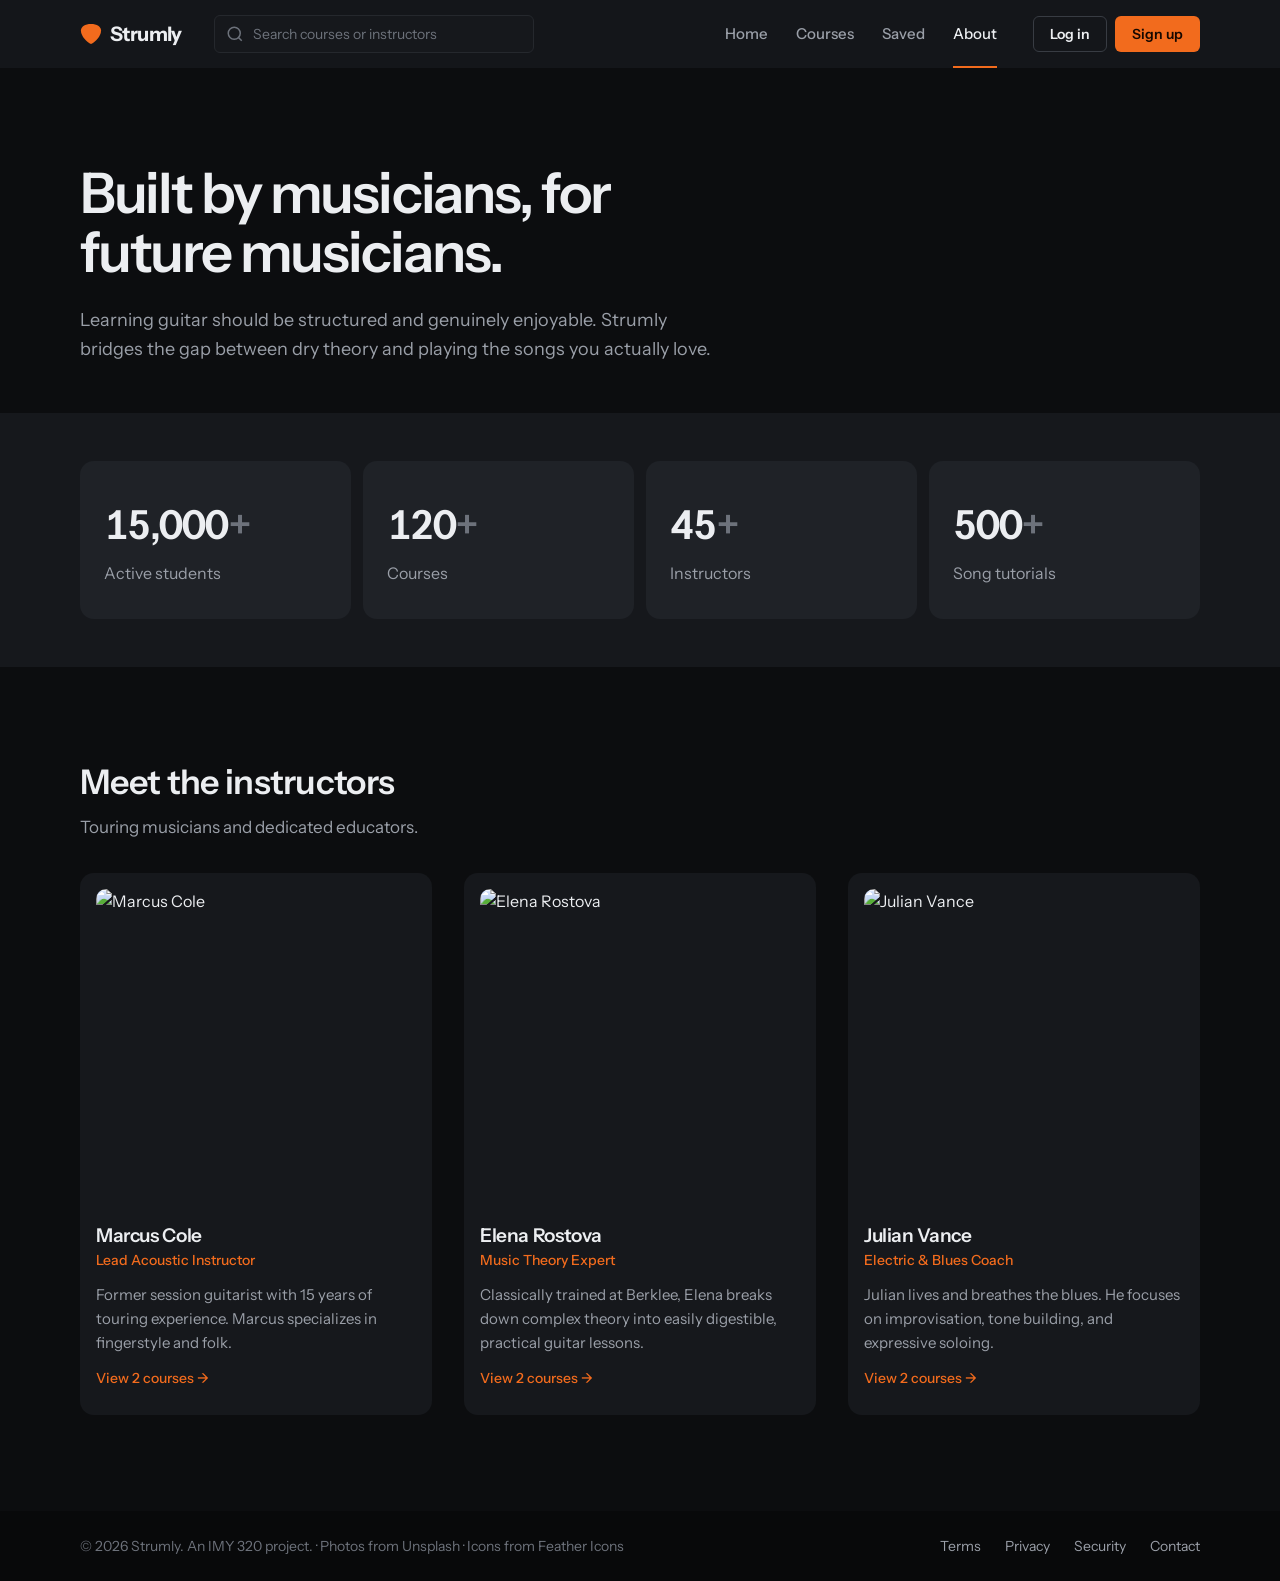
==== commit ad92928f: "new changes v1" ====
--- a/about.html
+++ b/about.html
@@ -48,6 +48,7 @@
           <nav class="nav-links" aria-label="Main">
             <a href="index.html" data-nav="home">Home</a>
             <a href="index.html#courses" data-nav="courses">Courses</a>
+            <a href="index.html?saved=1#courses" data-nav="saved" data-saved-link>Saved<span class="nav-count" data-saved-count hidden>0</span></a>
             <a href="about.html" data-nav="about" aria-current="page">About</a>
           </nav>
           <div class="nav-auth">
@@ -71,7 +72,7 @@
         </div>
       </section>
 
-      <section class="stats" aria-label="Strumly in numbers">
+      <section class="stats section-alt" aria-label="Strumly in numbers">
         <div class="container stats-grid">
           <div class="stat-card">
             <span class="stat-value" data-target="15000">0</span>
--- a/css/styles.css
+++ b/css/styles.css
@@ -6,10 +6,12 @@
 :root {
   /* Surfaces */
   --bg: #0c0d0f;
-  --surface: #141619;
-  --surface-2: #1b1e22;
+  --surface: #16181c;
+  --surface-2: #1f2227;
+  --surface-3: #282b31;
   --border: #25282d;
-  --border-strong: #353940;
+  --border-strong: #383c43;
+  --footer: #08090a;
 
   /* Text */
   --text: #eceef1;
@@ -24,6 +26,7 @@
   --success: #3fb87f;
   --success-soft: rgba(63, 184, 127, 0.12);
   --star: #e8b33c;
+  --danger: #f07470;
 
   /* Type */
   --font: "Instrument Sans", sans-serif;
@@ -117,6 +120,19 @@
   outline-offset: 2px;
 }
 
+[hidden] {
+  display: none !important;
+}
+
+.sr-only {
+  position: absolute;
+  width: 1px;
+  height: 1px;
+  overflow: hidden;
+  clip: rect(0 0 0 0);
+  white-space: nowrap;
+}
+
 .container {
   width: min(1120px, 100% - 2 * var(--gutter));
   margin-inline: auto;
@@ -126,8 +142,9 @@
   padding-block: var(--space-9);
 }
 
-.section + .section {
-  border-top: 1px solid var(--border);
+/* Sections are separated by alternating colour bands instead of lines */
+.section-alt {
+  background: var(--surface);
 }
 
 .section-header {
@@ -268,10 +285,9 @@
   position: sticky;
   top: 0;
   z-index: 100;
-  background: rgba(12, 13, 15, 0.9);
+  background: rgba(22, 24, 28, 0.94);
   backdrop-filter: blur(12px);
   -webkit-backdrop-filter: blur(12px);
-  border-bottom: 1px solid var(--border);
 }
 
 .nav-inner {
@@ -648,8 +664,8 @@
   min-height: 48px;
   padding: 0 var(--space-4) 0 44px;
   border-radius: var(--radius-sm);
-  border: 1px solid var(--border);
-  background: var(--surface);
+  border: 1px solid var(--border-strong);
+  background: var(--bg);
   font-size: 15px;
   transition: border-color 0.15s ease;
 }
@@ -669,8 +685,22 @@
 
 .toolbar-row {
   display: grid;
-  grid-template-columns: 2fr 1fr auto;
+  grid-template-columns: minmax(0, 1.7fr) repeat(3, minmax(0, 1fr));
   align-items: end;
+  gap: var(--space-4);
+}
+
+.toolbar-foot {
+  display: flex;
+  flex-wrap: wrap;
+  align-items: center;
+  justify-content: space-between;
+  gap: var(--space-3);
+}
+
+.toolbar-foot-actions {
+  display: flex;
+  align-items: center;
   gap: var(--space-4);
 }
 
@@ -691,9 +721,9 @@
   display: flex;
   gap: var(--space-1);
   padding: var(--space-1);
-  border: 1px solid var(--border);
+  border: 1px solid var(--border-strong);
   border-radius: var(--radius);
-  background: var(--surface);
+  background: var(--bg);
 }
 
 .filter-btn {
@@ -726,11 +756,12 @@
   align-items: center;
   justify-content: center;
   gap: var(--space-2);
-  min-height: 48px;
+  flex: 0 0 auto;
+  min-height: 40px;
   padding: 0 var(--space-4);
-  border-color: var(--border);
+  border-color: var(--border-strong);
   border-radius: var(--radius);
-  background: var(--surface);
+  background: var(--bg);
 }
 
 .saved-toggle[aria-pressed="true"] {
@@ -749,8 +780,8 @@
   min-height: 48px;
   padding: 0 40px 0 var(--space-4);
   border-radius: var(--radius);
-  border: 1px solid var(--border);
-  background-color: var(--surface);
+  border: 1px solid var(--border-strong);
+  background-color: var(--bg);
   font-size: 14px;
   font-weight: 500;
   cursor: pointer;
@@ -762,21 +793,21 @@
 }
 
 .sort-select:hover {
-  border-color: var(--border-strong);
+  border-color: #50555e;
+}
+
+.sort-select.is-active {
+  border-color: var(--accent);
+  color: var(--accent);
 }
 
 .sort-select option {
   background: var(--surface);
 }
 
-.list-count {
-  margin-bottom: var(--space-3);
-}
-
 .course-list {
-  display: flex;
-  flex-direction: column;
-  border-top: 1px solid var(--border);
+  display: grid;
+  gap: var(--space-3);
 }
 
 .course-row {
@@ -785,27 +816,18 @@
   grid-template-columns: 176px 1fr auto;
   align-items: center;
   gap: var(--space-6);
-  padding: var(--space-5) var(--space-4);
-  margin-inline: calc(var(--space-4) * -1);
-  border-bottom: 1px solid var(--border);
-  transition:
-    box-shadow 0.15s ease,
-    border-color 0.15s ease;
+  padding: var(--space-4);
+  background: var(--surface-2);
+  border-radius: var(--radius-lg);
+  transition: box-shadow 0.15s ease, background-color 0.15s ease;
   animation: fade-up 0.4s var(--ease-out) both;
 }
 
-/* Slight orange outline on hover (drawn inside, so nothing shifts). The
-   divider lines touching the row are hidden so the outline reads cleanly. */
+/* Slight orange outline on hover (drawn inside, so nothing shifts) */
 .course-row:hover,
 .course-row:focus-within {
-  border-bottom-color: transparent;
-  border-radius: var(--radius);
+  background: var(--surface-3);
   box-shadow: inset 0 0 0 1px rgba(242, 107, 29, 0.6);
-}
-
-.course-row:has(+ .course-row:hover),
-.course-row:has(+ .course-row:focus-within) {
-  border-bottom-color: transparent;
 }
 
 .row-thumb {
@@ -899,27 +921,129 @@
 .row-actions {
   position: relative;
   z-index: 1;
-}
-
-.saved-flag {
+  display: grid;
+  gap: var(--space-2);
+  min-width: 160px;
+}
+
+/* Save button on every card, outlined in the accent so it stands out */
+.save-chip {
+  background: transparent;
+  border-color: rgba(242, 107, 29, 0.55);
+  color: var(--text);
+}
+
+.save-chip:hover {
+  background: var(--accent-soft);
+  border-color: var(--accent);
+}
+
+.save-chip svg {
+  color: var(--accent);
+}
+
+.save-chip[aria-pressed="true"] {
+  background: var(--accent-soft);
+  border-color: var(--accent);
+}
+
+.save-chip[aria-pressed="true"] svg {
+  fill: currentColor;
+}
+
+.save-chip.pop svg {
+  animation: heart-pop 0.35s var(--ease-out);
+}
+
+.row-genre {
+  color: var(--text);
+  font-size: 13px;
+  font-weight: 500;
+}
+
+a.row-genre:hover {
+  color: var(--accent);
+}
+
+/* Small highlight label, e.g. "Top rated" */
+.pill {
   display: inline-flex;
   align-items: center;
   gap: 5px;
-  color: var(--muted);
-  font-size: 13px;
-}
-
-.saved-flag svg {
-  width: 14px;
-  height: 14px;
+  padding: 2px var(--space-2);
+  border-radius: 999px;
+  background: var(--surface-3);
+  color: var(--text);
+  font-size: 12px;
+  font-weight: 600;
+  white-space: nowrap;
+}
+
+.pill svg {
+  width: 12px;
+  height: 12px;
+  color: var(--star);
+}
+
+.pill-rec {
+  background: var(--accent-soft);
   color: var(--accent);
-  fill: currentColor;
+}
+
+.pill-rec svg {
+  color: var(--accent);
+}
+
+.tag-list {
+  display: flex;
+  flex-wrap: wrap;
+  gap: 6px;
+  margin: 0 0 var(--space-3);
+  padding: 0;
+  list-style: none;
+}
+
+.tag {
+  padding: 2px var(--space-2);
+  border-radius: var(--radius-sm);
+  background: var(--bg);
+  color: var(--muted);
+  font-size: 12px;
+  font-weight: 500;
+}
+
+.clear-filters {
+  font-size: 14px;
 }
 
 .list-empty {
+  display: grid;
+  justify-items: center;
+  gap: var(--space-4);
   padding: var(--space-8) var(--space-5);
+  border-radius: var(--radius-lg);
+  background: var(--surface-2);
   text-align: center;
   color: var(--muted);
+}
+
+.list-empty p {
+  max-width: 52ch;
+}
+
+.nav-count {
+  display: inline-grid;
+  place-items: center;
+  min-width: 18px;
+  height: 18px;
+  margin-left: 6px;
+  padding: 0 5px;
+  border-radius: 999px;
+  background: var(--accent);
+  color: var(--accent-ink);
+  font-size: 11px;
+  font-weight: 700;
+  vertical-align: 1px;
 }
 
 @keyframes fade-up {
@@ -1004,8 +1128,9 @@
 }
 
 .feature-card {
-  padding-top: var(--space-5);
-  border-top: 1px solid var(--border-strong);
+  padding: var(--space-5);
+  border-radius: var(--radius-lg);
+  background: var(--surface);
 }
 
 .feat-icon {
@@ -1072,18 +1197,20 @@
   max-width: 640px;
 }
 
+.stats {
+  padding-block: var(--space-7);
+}
+
 .stats-grid {
   display: grid;
   grid-template-columns: repeat(4, 1fr);
-  border-block: 1px solid var(--border);
+  gap: var(--space-3);
 }
 
 .stat-card {
   padding: var(--space-6) var(--space-5);
-}
-
-.stat-card + .stat-card {
-  border-left: 1px solid var(--border);
+  border-radius: var(--radius-lg);
+  background: var(--surface-2);
 }
 
 .stat-value {
@@ -1106,6 +1233,17 @@
   gap: var(--space-6);
 }
 
+.team-card {
+  padding: var(--space-4) var(--space-4) var(--space-5);
+  border-radius: var(--radius-lg);
+  background: var(--surface);
+}
+
+.instructor-link {
+  display: inline-block;
+  margin-top: var(--space-3);
+}
+
 .team-card img {
   width: 100%;
   aspect-ratio: 1;
@@ -1158,9 +1296,7 @@
   grid-template-columns: 1fr 420px;
   align-items: center;
   gap: var(--space-8);
-  padding-bottom: var(--space-7);
   margin-bottom: var(--space-7);
-  border-bottom: 1px solid var(--border);
 }
 
 .course-header h1 {
@@ -1212,8 +1348,14 @@
   min-width: 0;
 }
 
+.course-section {
+  padding: var(--space-6);
+  border-radius: var(--radius-lg);
+  background: var(--surface);
+}
+
 .course-section + .course-section {
-  margin-top: var(--space-8);
+  margin-top: var(--space-4);
 }
 
 .course-section h2 {
@@ -1231,16 +1373,17 @@
 }
 
 .syllabus-list {
+  display: grid;
+  gap: var(--space-1);
   margin: 0;
   padding: 0;
   list-style: none;
-  border: 1px solid var(--border);
-  border-radius: var(--radius);
+}
+
+.syllabus-item {
+  border-radius: var(--radius-sm);
+  background: var(--surface-2);
   overflow: hidden;
-}
-
-.syllabus-item + .syllabus-item {
-  border-top: 1px solid var(--border);
 }
 
 .syllabus-row {
@@ -1255,7 +1398,7 @@
 }
 
 a.syllabus-row:hover {
-  background: var(--surface);
+  background: var(--surface-3);
 }
 
 .syllabus-num {
@@ -1361,7 +1504,7 @@
   top: calc(var(--nav-h) + var(--space-5));
   padding: var(--space-5);
   background: var(--surface);
-  border: 1px solid var(--border);
+  border: 1px solid var(--border-strong);
   border-radius: var(--radius-lg);
 }
 
@@ -1407,9 +1550,10 @@
   display: grid;
   gap: var(--space-2);
   margin: var(--space-5) 0 0;
-  padding: var(--space-5) 0 0;
+  padding: var(--space-4);
   list-style: none;
-  border-top: 1px solid var(--border);
+  border-radius: var(--radius);
+  background: var(--surface-2);
   color: var(--muted);
   font-size: 14px;
 }
@@ -1538,8 +1682,10 @@
   align-items: center;
   justify-content: space-between;
   gap: var(--space-4);
-  padding-block: var(--space-5);
-  border-bottom: 1px solid var(--border);
+  margin-top: var(--space-4);
+  padding: var(--space-4) var(--space-5);
+  border-radius: var(--radius-lg);
+  background: var(--surface);
 }
 
 .lesson-actions p {
@@ -1579,15 +1725,6 @@
   }
 }
 
-.lesson-notes {
-  margin-top: var(--space-7);
-}
-
-.lesson-notes h2 {
-  margin-bottom: var(--space-4);
-  font-size: 20px;
-}
-
 .chapter-list {
   margin: 0;
   padding: 0;
@@ -1597,8 +1734,13 @@
 .chapter-list li {
   display: flex;
   gap: var(--space-5);
-  padding-block: var(--space-3);
-  border-bottom: 1px solid var(--border);
+  padding: var(--space-3) var(--space-4);
+  border-radius: var(--radius-sm);
+}
+
+/* Alternate row colours instead of divider lines */
+.chapter-list li:nth-child(odd) {
+  background: var(--surface-2);
 }
 
 .chapter-time {
@@ -1633,7 +1775,7 @@
 }
 
 .syllabus-item.is-current {
-  background: var(--surface-2);
+  background: var(--surface-3);
   box-shadow: inset 2px 0 0 var(--accent);
 }
 
@@ -2126,7 +2268,7 @@
 
 .sso-row {
   display: grid;
-  grid-template-columns: repeat(5, 1fr);
+  grid-template-columns: repeat(3, 1fr);
   gap: var(--space-2);
 }
 
@@ -2175,8 +2317,18 @@
 }
 
 .settings-group {
-  padding-block: var(--space-6);
-  border-top: 1px solid var(--border);
+  padding: var(--space-6);
+  margin-bottom: var(--space-4);
+  border-radius: var(--radius-lg);
+  background: var(--surface);
+}
+
+.settings-group .input:not([readonly]) {
+  background: var(--bg);
+}
+
+.danger-zone {
+  background: rgba(239, 83, 80, 0.06);
 }
 
 .settings-group h2 {
@@ -2209,7 +2361,7 @@
   display: flex;
   align-items: center;
   gap: var(--space-4);
-  padding-block: var(--space-2) var(--space-6);
+  padding-block: 0 var(--space-6);
 }
 
 .save-status {
@@ -2275,7 +2427,7 @@
    Footer
    ========================================================================== */
 .footer {
-  border-top: 1px solid var(--border);
+  background: var(--footer);
   color: var(--subtle);
   font-size: 14px;
 }
@@ -2340,6 +2492,10 @@
   transition-delay: 0s;
 }
 
+.toast.is-error {
+  border-color: rgba(239, 83, 80, 0.6);
+}
+
 .toast.is-success::before {
   content: "";
   display: inline-block;
@@ -2351,6 +2507,526 @@
 }
 
 /* ==========================================================================
+   Forms: inline errors, password strength, selects
+   ========================================================================== */
+.field-error {
+  margin-top: var(--space-2);
+  color: var(--danger);
+  font-size: 13px;
+  font-weight: 500;
+}
+
+.field-ok {
+  margin-top: var(--space-2);
+  color: var(--success);
+  font-weight: 500;
+}
+
+.input.is-invalid,
+.input.is-invalid:hover {
+  border-color: var(--danger);
+}
+
+.input.is-invalid:focus {
+  box-shadow: 0 0 0 3px rgba(239, 83, 80, 0.18);
+}
+
+.remember input.is-invalid {
+  outline: 2px solid var(--danger);
+  outline-offset: 1px;
+}
+
+.form-error {
+  display: grid;
+  gap: var(--space-2);
+  margin-bottom: var(--space-5);
+  padding: var(--space-3) var(--space-4);
+  border-radius: var(--radius);
+  background: rgba(239, 83, 80, 0.1);
+  border-left: 3px solid var(--danger);
+  font-size: 14px;
+}
+
+.form-error .link {
+  justify-self: start;
+}
+
+.select-input {
+  appearance: none;
+  padding-right: 40px;
+  cursor: pointer;
+  background-image: url("data:image/svg+xml;charset=utf-8,%3Csvg xmlns='http://www.w3.org/2000/svg' width='14' height='14' viewBox='0 0 24 24' fill='none' stroke='%239a9fa8' stroke-width='2'%3E%3Cpolyline points='6 9 12 15 18 9'/%3E%3C/svg%3E");
+  background-repeat: no-repeat;
+  background-position: right 14px center;
+}
+
+.select-input option {
+  background: var(--surface);
+}
+
+.textarea {
+  min-height: 110px;
+  padding: var(--space-3) var(--space-4);
+  line-height: 1.5;
+  resize: vertical;
+}
+
+.agree {
+  align-items: flex-start;
+  margin-bottom: 0;
+}
+
+.agree input {
+  flex: 0 0 auto;
+  margin-top: 3px;
+}
+
+.strength {
+  display: flex;
+  align-items: center;
+  gap: var(--space-3);
+  margin-top: var(--space-2);
+}
+
+.strength-bars {
+  flex: 1;
+  display: grid;
+  grid-template-columns: repeat(4, 1fr);
+  gap: 4px;
+}
+
+.strength-bars span {
+  height: 4px;
+  border-radius: 2px;
+  background: var(--surface-3);
+  transition: background-color 0.2s ease;
+}
+
+.strength-label {
+  min-width: 110px;
+  color: var(--muted);
+  text-align: right;
+}
+
+.strength[data-score="1"] .strength-bars span:nth-child(-n + 1) {
+  background: var(--danger);
+}
+
+.strength[data-score="2"] .strength-bars span:nth-child(-n + 2) {
+  background: var(--star);
+}
+
+.strength[data-score="3"] .strength-bars span:nth-child(-n + 3),
+.strength[data-score="4"] .strength-bars span {
+  background: var(--success);
+}
+
+.link-danger {
+  color: var(--danger);
+}
+
+.fact-link {
+  transition: color 0.15s ease;
+}
+
+.fact-link:hover {
+  color: var(--accent);
+}
+
+/* ==========================================================================
+   Course page: materials and reviews
+   ========================================================================== */
+.course-tags .tag-list {
+  margin: 0;
+}
+
+.material-grid {
+  display: grid;
+  grid-template-columns: 1fr 1fr;
+  gap: var(--space-3);
+  margin: 0 0 var(--space-5);
+  padding: 0;
+  list-style: none;
+}
+
+.material-card {
+  display: grid;
+  gap: 2px;
+  padding: var(--space-4);
+  border-radius: var(--radius);
+  background: var(--surface-2);
+}
+
+.material-card svg {
+  margin-bottom: var(--space-2);
+  color: var(--accent);
+}
+
+.sample-row {
+  display: flex;
+  flex-wrap: wrap;
+  align-items: center;
+  gap: var(--space-3) var(--space-4);
+}
+
+.stars {
+  display: inline-flex;
+  gap: 2px;
+  color: #4a4e56;
+}
+
+.star.is-on {
+  color: var(--star);
+}
+
+.star {
+  position: relative;
+  display: inline-block;
+  width: 16px;
+  height: 16px;
+}
+
+/* Half star: the left half is painted in the star colour */
+
+.star.is-half::after {
+  content: "";
+  position: absolute;
+  inset: 0 50% 0 0;
+  background: var(--star);
+  -webkit-mask: url("data:image/svg+xml;charset=utf-8,%3Csvg xmlns='http://www.w3.org/2000/svg' viewBox='0 0 24 24'%3E%3Cpolygon points='12 2 15.1 8.6 22 9.5 17 14.4 18.2 21.5 12 18.1 5.8 21.5 7 14.4 2 9.5 8.9 8.6 12 2'/%3E%3C/svg%3E") left / 16px 16px no-repeat;
+  mask: url("data:image/svg+xml;charset=utf-8,%3Csvg xmlns='http://www.w3.org/2000/svg' viewBox='0 0 24 24'%3E%3Cpolygon points='12 2 15.1 8.6 22 9.5 17 14.4 18.2 21.5 12 18.1 5.8 21.5 7 14.4 2 9.5 8.9 8.6 12 2'/%3E%3C/svg%3E") left / 16px 16px no-repeat;
+}
+
+.star svg {
+  display: block;
+}
+
+.review-summary {
+  display: grid;
+  grid-template-columns: 180px 1fr;
+  align-items: center;
+  gap: var(--space-6);
+  margin-bottom: var(--space-5);
+  padding: var(--space-5);
+  border-radius: var(--radius);
+  background: var(--surface-2);
+}
+
+.review-score {
+  display: grid;
+  justify-items: start;
+  gap: var(--space-1);
+}
+
+.review-score strong {
+  font-size: 44px;
+  font-weight: 700;
+  line-height: 1;
+  letter-spacing: -0.03em;
+}
+
+.review-bars {
+  display: grid;
+  gap: var(--space-2);
+  margin: 0;
+  padding: 0;
+  list-style: none;
+}
+
+.review-bar {
+  display: grid;
+  grid-template-columns: 52px 1fr 40px;
+  align-items: center;
+  gap: var(--space-3);
+  font-size: 13px;
+}
+
+.review-bar .progress-fill {
+  background: var(--star);
+}
+
+.review-bar span:last-child {
+  text-align: right;
+  font-variant-numeric: tabular-nums;
+}
+
+.review-gate {
+  margin-bottom: var(--space-5);
+  padding: var(--space-4);
+  border-radius: var(--radius);
+  background: var(--surface-2);
+  color: var(--muted);
+}
+
+.review-form {
+  margin-bottom: var(--space-5);
+  padding: var(--space-5);
+  border-radius: var(--radius);
+  background: var(--surface-2);
+}
+
+.review-form h3 {
+  margin-bottom: var(--space-4);
+  font-size: 17px;
+}
+
+.review-form .input {
+  background: var(--bg);
+}
+
+.star-input {
+  margin: 0;
+  padding: 0;
+  border: 0;
+}
+
+.star-input legend {
+  margin-bottom: var(--space-2);
+  padding: 0;
+}
+
+.star-options {
+  display: flex;
+  align-items: center;
+  gap: var(--space-1);
+}
+
+.star-pick {
+  display: grid;
+  place-items: center;
+  width: 40px;
+  height: 40px;
+  border-radius: var(--radius-sm);
+  color: var(--border-strong);
+  cursor: pointer;
+  transition: color 0.1s ease, transform 0.1s ease;
+}
+
+.star-pick svg {
+  width: 28px;
+  height: 28px;
+}
+
+.star-pick.is-lit {
+  color: var(--star);
+}
+
+.star-pick:hover {
+  transform: scale(1.12);
+}
+
+.star-options input:focus-visible + .star-pick {
+  outline: 2px solid var(--accent);
+  outline-offset: 0;
+}
+
+.star-word {
+  margin-left: var(--space-3);
+  color: var(--muted);
+  font-size: 14px;
+  font-weight: 500;
+}
+
+.review-form .field {
+  margin: var(--space-4) 0;
+}
+
+.review-form-actions {
+  display: flex;
+  gap: var(--space-3);
+}
+
+.review-list {
+  display: grid;
+  gap: var(--space-3);
+  margin: 0;
+  padding: 0;
+  list-style: none;
+}
+
+.review-item {
+  padding: var(--space-4) var(--space-5);
+  border-radius: var(--radius);
+  background: var(--surface-2);
+  animation: fade-up 0.35s var(--ease-out) both;
+}
+
+.review-item.is-own {
+  box-shadow: inset 3px 0 0 var(--accent);
+}
+
+.review-head {
+  display: flex;
+  align-items: center;
+  gap: var(--space-3);
+  margin-bottom: var(--space-2);
+}
+
+.review-head > div {
+  display: grid;
+  flex: 1;
+  min-width: 0;
+}
+
+.review-head strong {
+  display: flex;
+  align-items: center;
+  gap: var(--space-2);
+  font-size: 15px;
+}
+
+.review-stars {
+  flex: 0 0 auto;
+}
+
+.review-item > p {
+  color: #c3c7ce;
+  font-size: 15px;
+}
+
+.review-own-actions {
+  display: flex;
+  gap: var(--space-4);
+  margin-top: var(--space-3);
+}
+
+/* ==========================================================================
+   Lesson page: materials tabs, transcript and downloads
+   ========================================================================== */
+.lesson-extras {
+  margin-top: var(--space-6);
+}
+
+.tabs {
+  display: flex;
+  gap: var(--space-1);
+  margin-bottom: var(--space-4);
+  padding: var(--space-1);
+  border-radius: var(--radius);
+  background: var(--surface);
+  overflow-x: auto;
+}
+
+.tab {
+  flex: 1;
+  display: inline-flex;
+  align-items: center;
+  justify-content: center;
+  gap: var(--space-2);
+  min-height: 40px;
+  padding: 0 var(--space-4);
+  border: 0;
+  border-radius: var(--radius-sm);
+  background: transparent;
+  color: var(--muted);
+  font-size: 14px;
+  font-weight: 600;
+  white-space: nowrap;
+  cursor: pointer;
+  transition: background-color 0.15s ease, color 0.15s ease;
+}
+
+.tab:hover {
+  color: var(--text);
+}
+
+.tab[aria-selected="true"] {
+  background: var(--surface-3);
+  color: var(--text);
+}
+
+.tab-count {
+  display: inline-grid;
+  place-items: center;
+  min-width: 20px;
+  height: 20px;
+  padding: 0 6px;
+  border-radius: 999px;
+  background: var(--accent-soft);
+  color: var(--accent);
+  font-size: 12px;
+}
+
+.tab-panel {
+  animation: fade-up 0.3s var(--ease-out) both;
+}
+
+.transcript-block {
+  display: flex;
+  gap: var(--space-5);
+  padding: var(--space-4);
+  border-radius: var(--radius-sm);
+}
+
+.transcript-block:nth-child(odd) {
+  background: var(--surface-2);
+}
+
+.transcript-block strong {
+  display: block;
+  margin-bottom: var(--space-1);
+  font-size: 15px;
+}
+
+.transcript-block p {
+  font-size: 15px;
+  line-height: 1.7;
+}
+
+#panel-transcript > .btn {
+  margin-top: var(--space-4);
+}
+
+.download-list {
+  display: grid;
+  gap: var(--space-2);
+  margin: 0;
+  padding: 0;
+  list-style: none;
+}
+
+.download-item {
+  display: grid;
+  grid-template-columns: auto 1fr auto;
+  align-items: center;
+  gap: var(--space-4);
+  padding: var(--space-4);
+  border-radius: var(--radius);
+  background: var(--surface);
+}
+
+.download-icon {
+  display: grid;
+  place-items: center;
+  width: 42px;
+  height: 42px;
+  border-radius: var(--radius-sm);
+  background: var(--accent-soft);
+  color: var(--accent);
+}
+
+.download-info {
+  display: grid;
+  min-width: 0;
+}
+
+.download-info strong {
+  font-size: 15px;
+}
+
+.download-progress {
+  margin-top: var(--space-2);
+}
+
+.download-progress .progress-fill {
+  transition-duration: 0.85s;
+}
+
+[data-file].is-done svg {
+  color: var(--success);
+}
+
+/* ==========================================================================
    Responsive
    ========================================================================== */
 @media (max-width: 1000px) {
@@ -2377,6 +3053,14 @@
 
   .features-grid {
     grid-template-columns: 1fr 1fr;
+  }
+
+  .toolbar-row {
+    grid-template-columns: 1fr 1fr 1fr;
+  }
+
+  .filter-level {
+    grid-column: 1 / -1;
   }
 }
 
@@ -2466,20 +3150,16 @@
     aspect-ratio: 16 / 9;
   }
 
+  .row-actions {
+    grid-template-columns: 1fr auto;
+  }
+
   .row-actions .btn {
     width: 100%;
   }
 
   .stats-grid {
     grid-template-columns: 1fr 1fr;
-  }
-
-  .stat-card:nth-child(3) {
-    border-left: 0;
-  }
-
-  .stat-card:nth-child(n + 3) {
-    border-top: 1px solid var(--border);
   }
 
   .team-grid {
@@ -2517,6 +3197,27 @@
 
   .instructor-card {
     flex-direction: column;
+  }
+
+  .course-section,
+  .settings-group {
+    padding: var(--space-5) var(--space-4);
+  }
+
+  .review-summary {
+    grid-template-columns: 1fr;
+  }
+
+  .material-grid {
+    grid-template-columns: 1fr;
+  }
+
+  .download-item {
+    grid-template-columns: auto 1fr;
+  }
+
+  .download-item .btn {
+    grid-column: 1 / -1;
   }
 
   .danger-zone .setting-row {
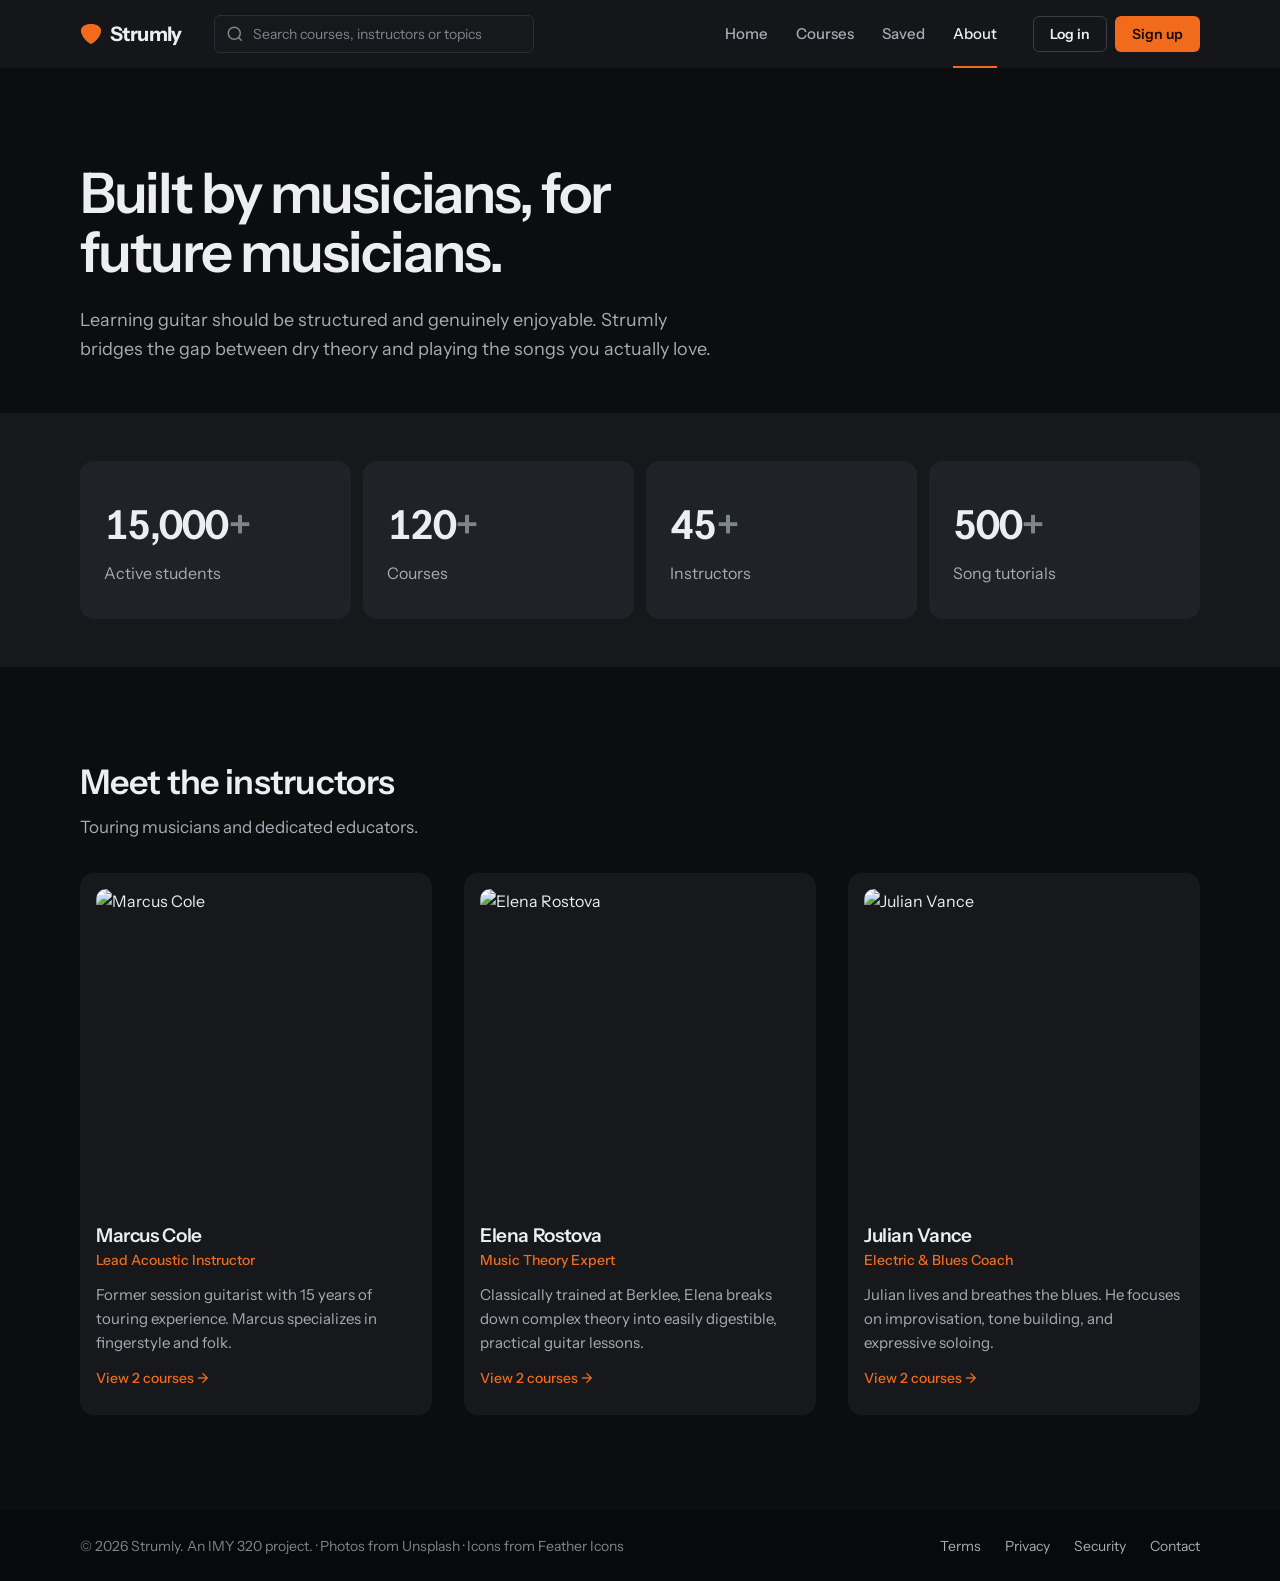
==== commit 36de2a16: "changes v2" ====
--- a/about.html
+++ b/about.html
@@ -41,8 +41,8 @@
               class="search"
               type="search"
               name="q"
-              placeholder="Search courses or instructors"
-              aria-label="Search courses or instructors"
+              placeholder="Search courses, instructors or topics"
+              aria-label="Search courses, instructors or topics"
             />
           </form>
           <nav class="nav-links" aria-label="Main">
--- a/css/styles.css
+++ b/css/styles.css
@@ -9,14 +9,14 @@
   --surface: #16181c;
   --surface-2: #1f2227;
   --surface-3: #282b31;
-  --border: #25282d;
+  --border: #2a2d33;
   --border-strong: #383c43;
   --footer: #08090a;
 
   /* Text */
   --text: #eceef1;
-  --muted: #9a9fa8;
-  --subtle: #6d727b;
+  --muted: #a7acb4;
+  --subtle: #7f848d;
 
   /* Brand accent + semantic colours */
   --accent: #f26b1d;
@@ -685,9 +685,14 @@
 
 .toolbar-row {
   display: grid;
-  grid-template-columns: minmax(0, 1.7fr) repeat(3, minmax(0, 1fr));
+  grid-template-columns: repeat(4, minmax(0, 1fr));
   align-items: end;
   gap: var(--space-4);
+}
+
+/* Level buttons sit on their own row above the four dropdowns */
+.toolbar-row .filter-level {
+  grid-column: 1 / -1;
 }
 
 .toolbar-foot {
@@ -3056,7 +3061,7 @@
   }
 
   .toolbar-row {
-    grid-template-columns: 1fr 1fr 1fr;
+    grid-template-columns: 1fr 1fr;
   }
 
   .filter-level {
